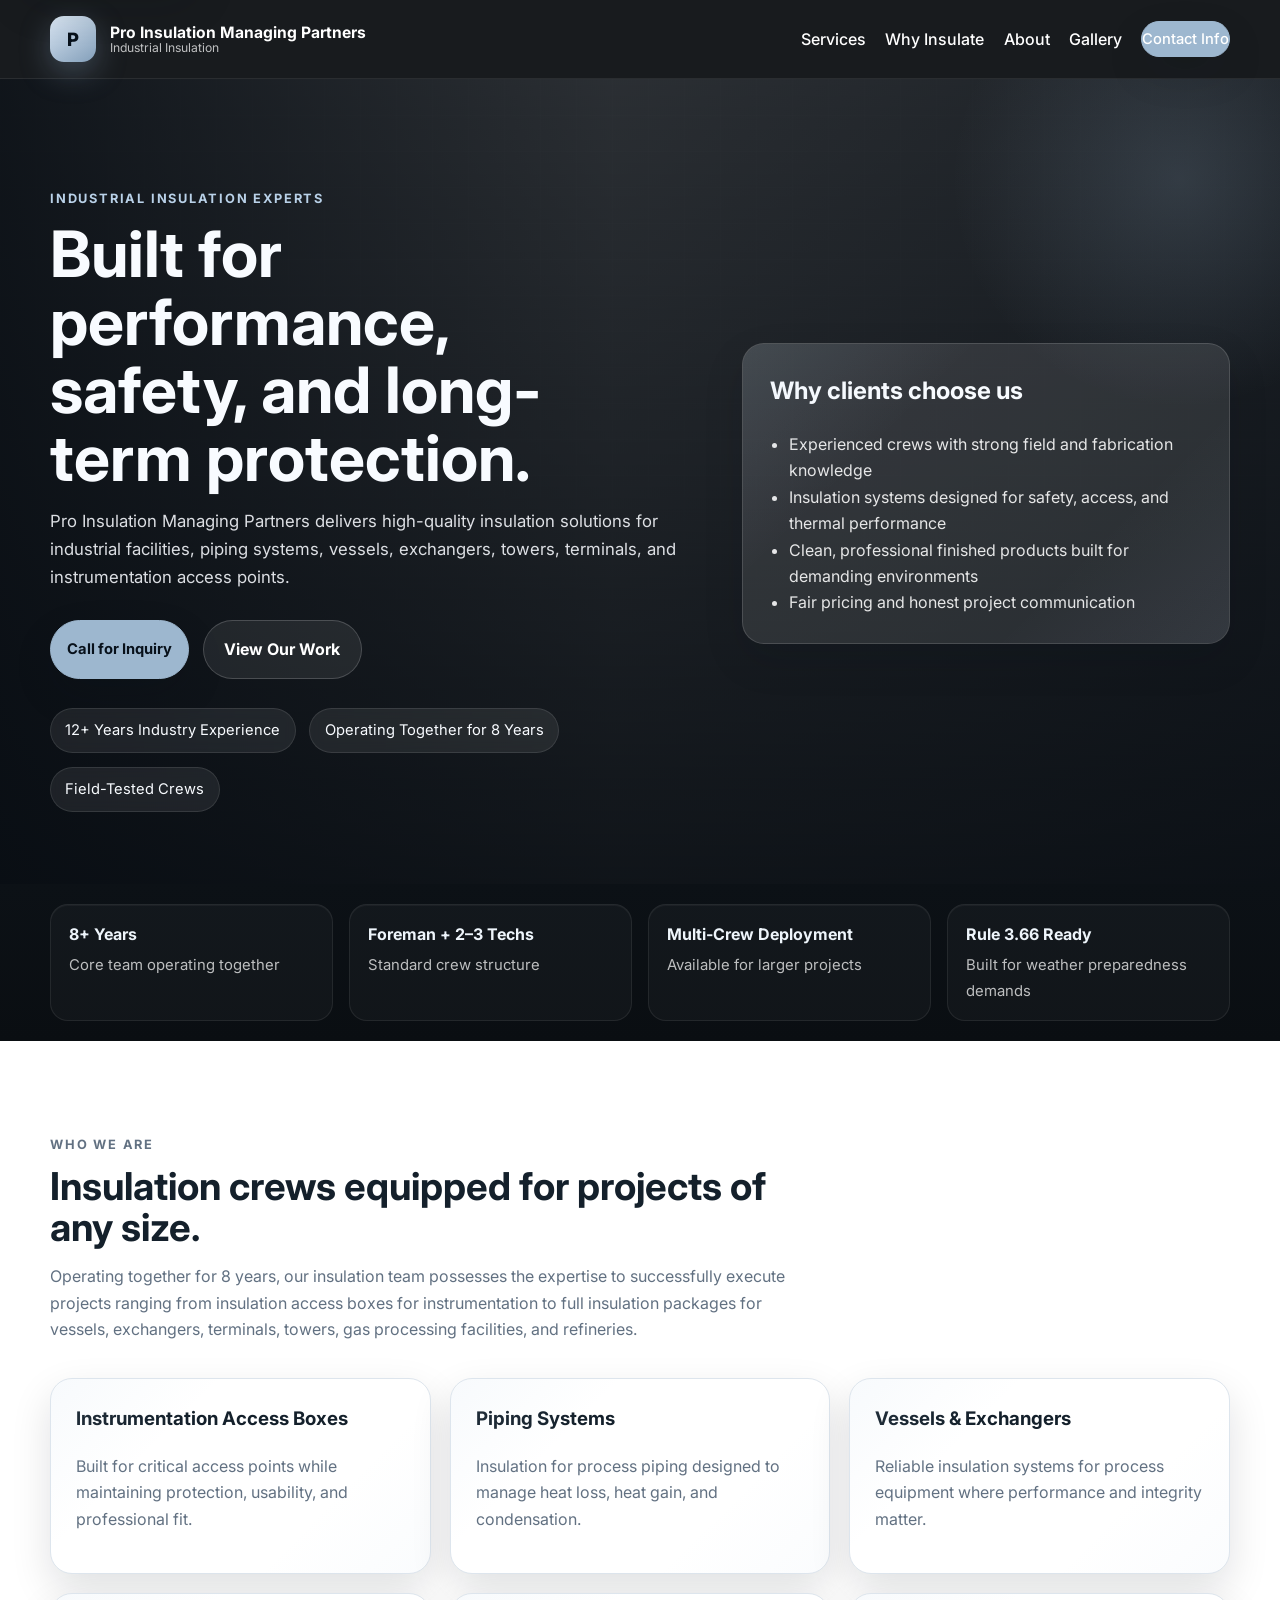
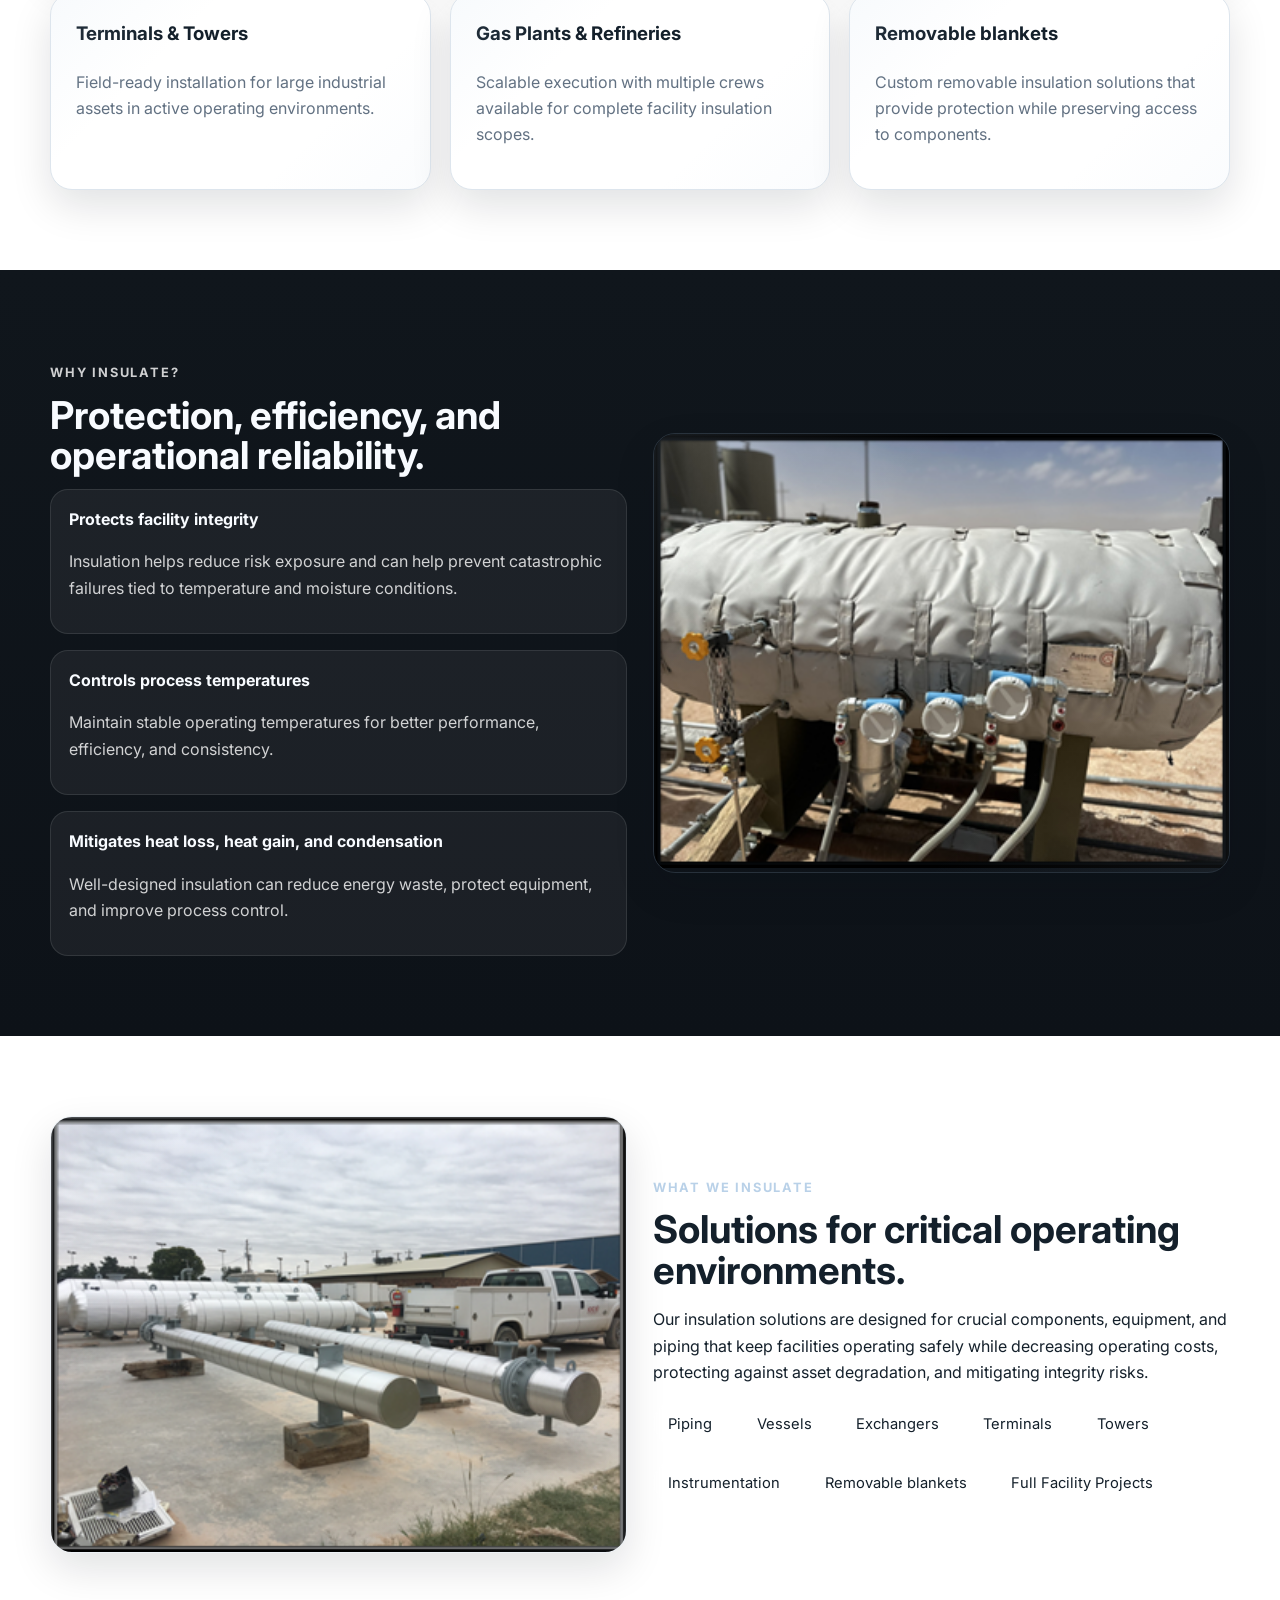
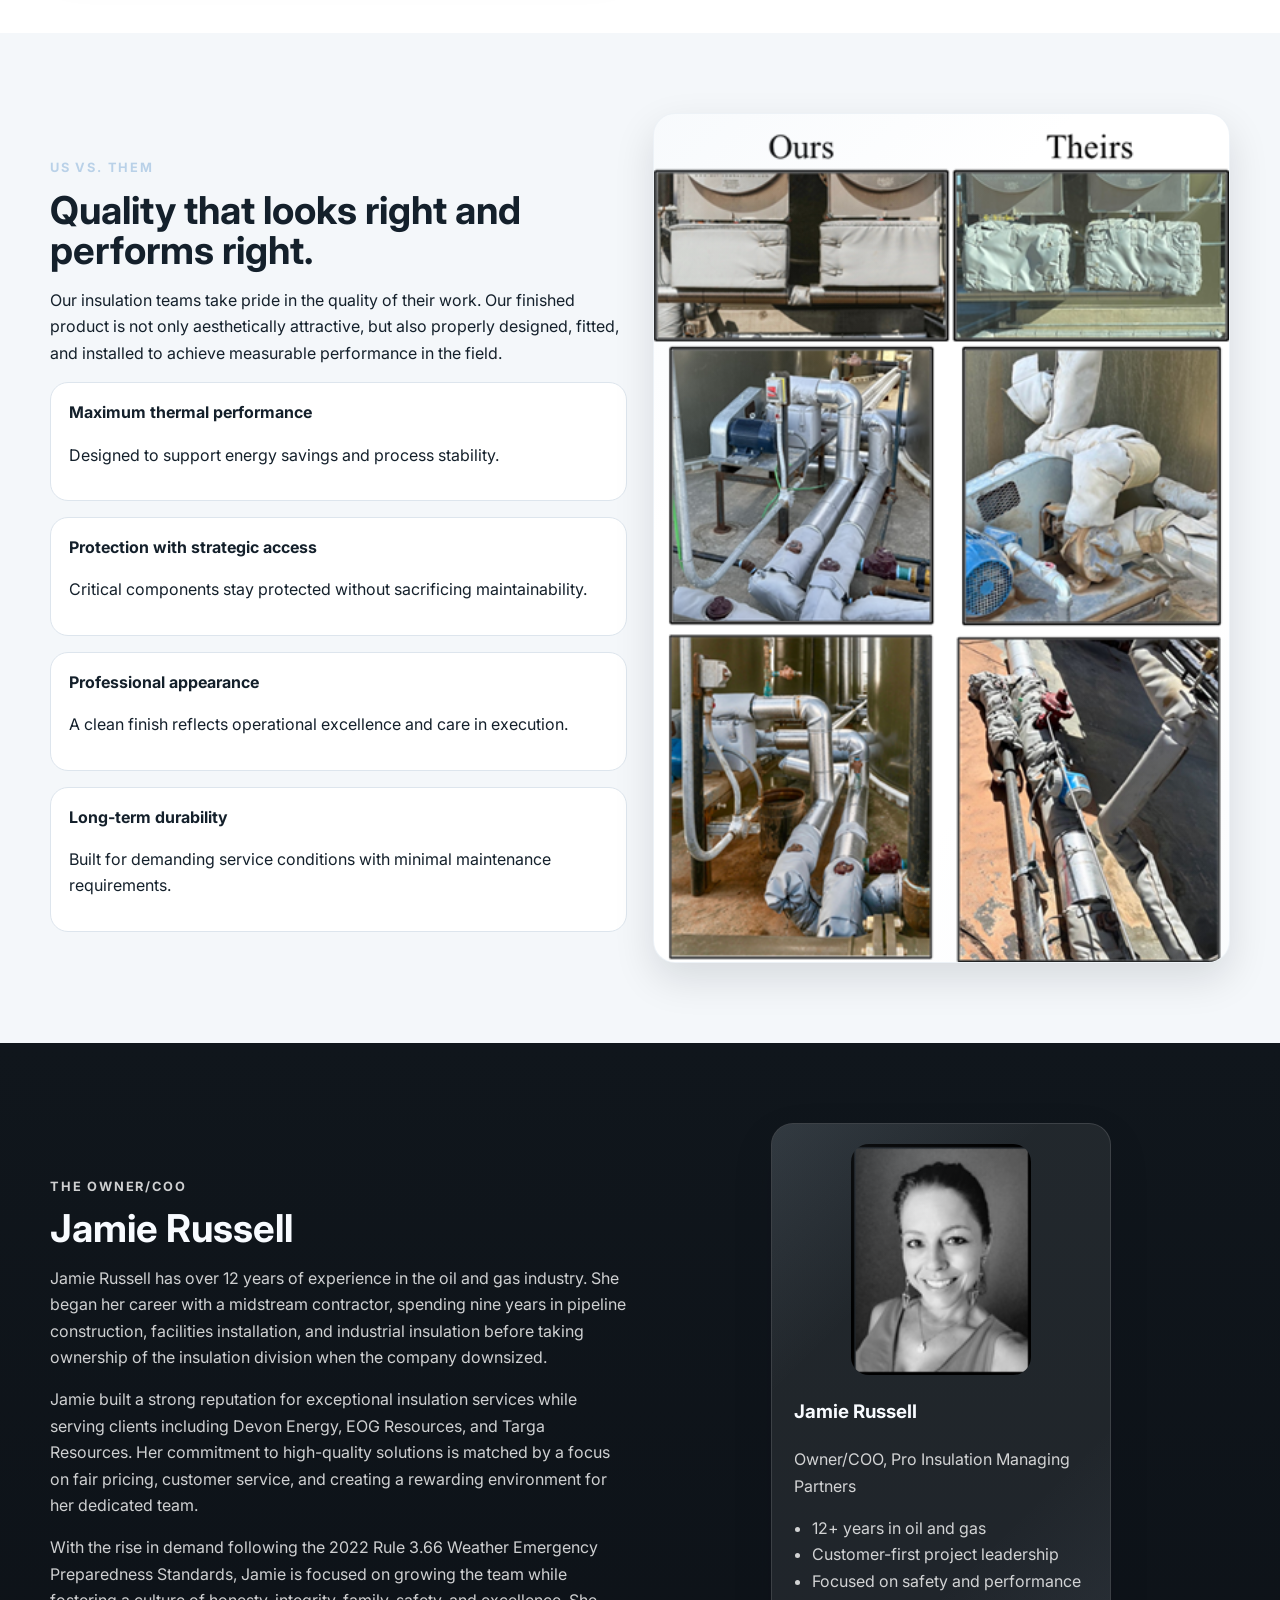
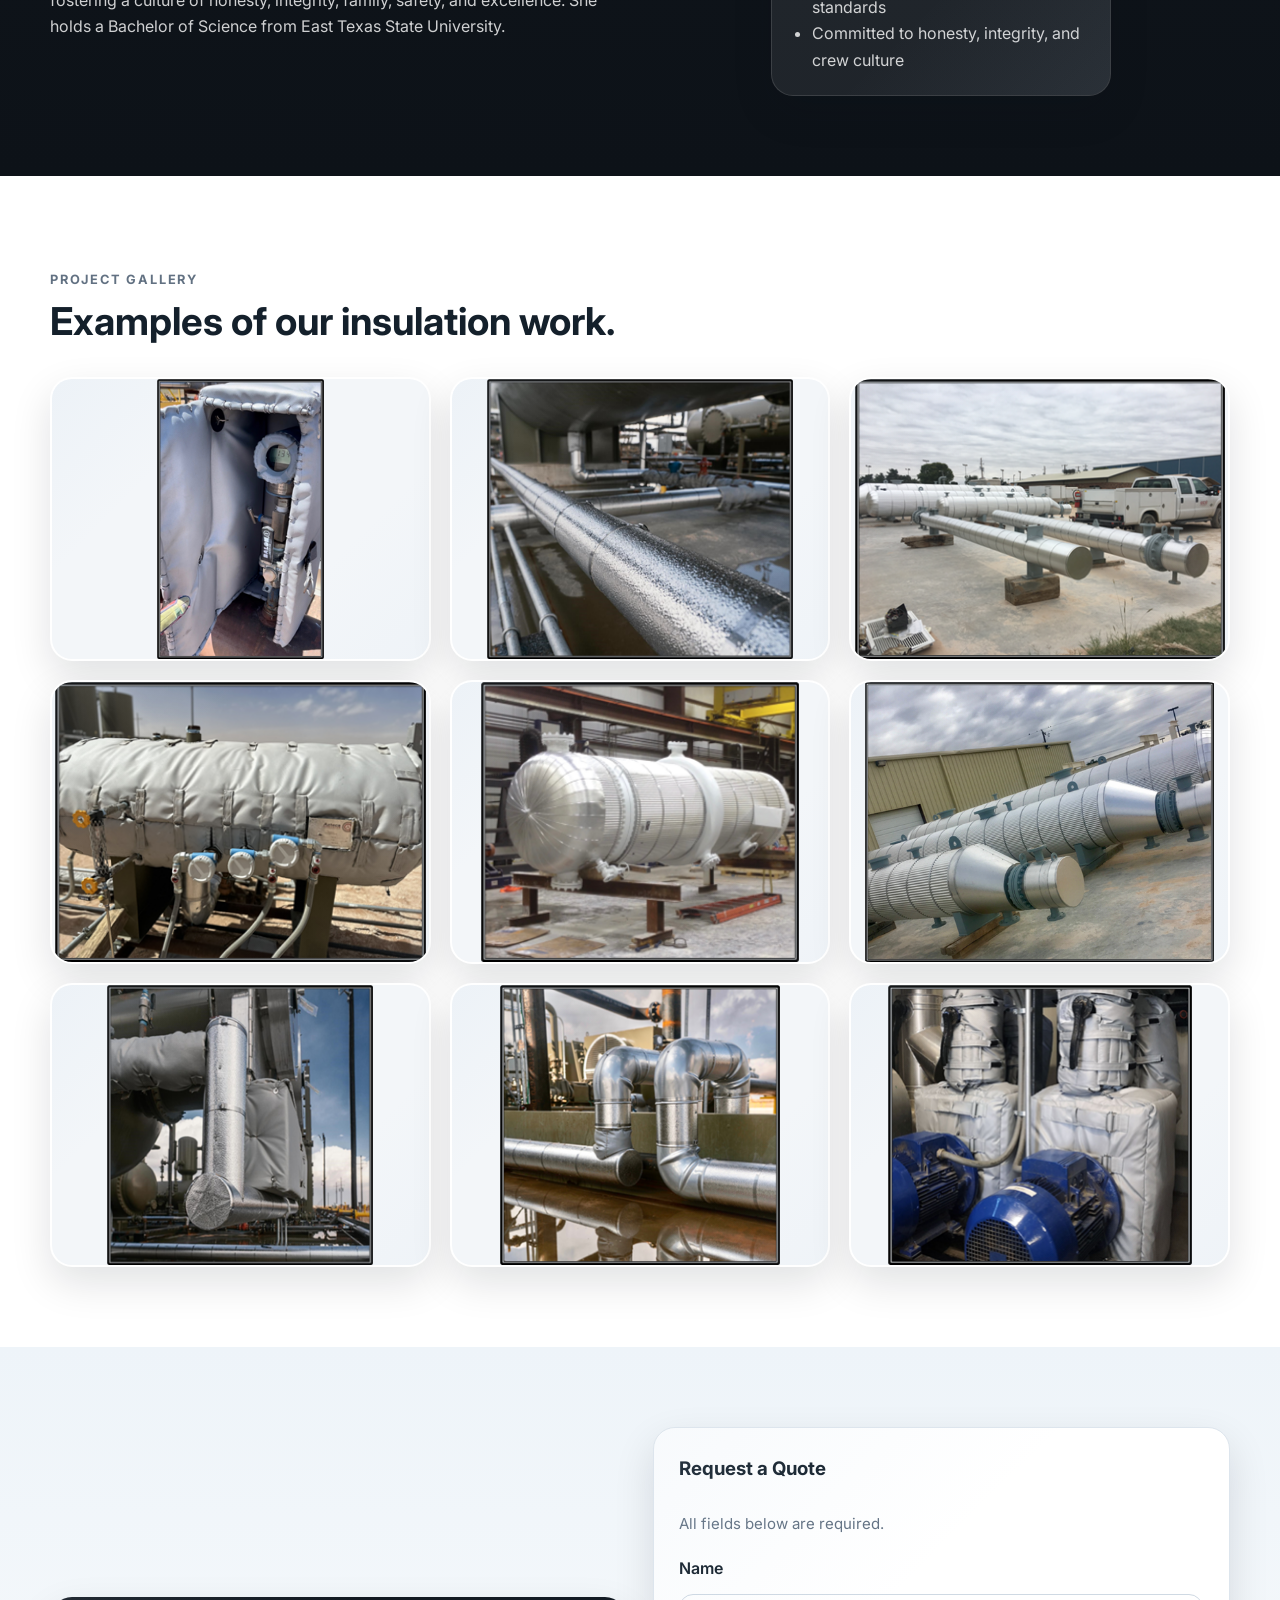
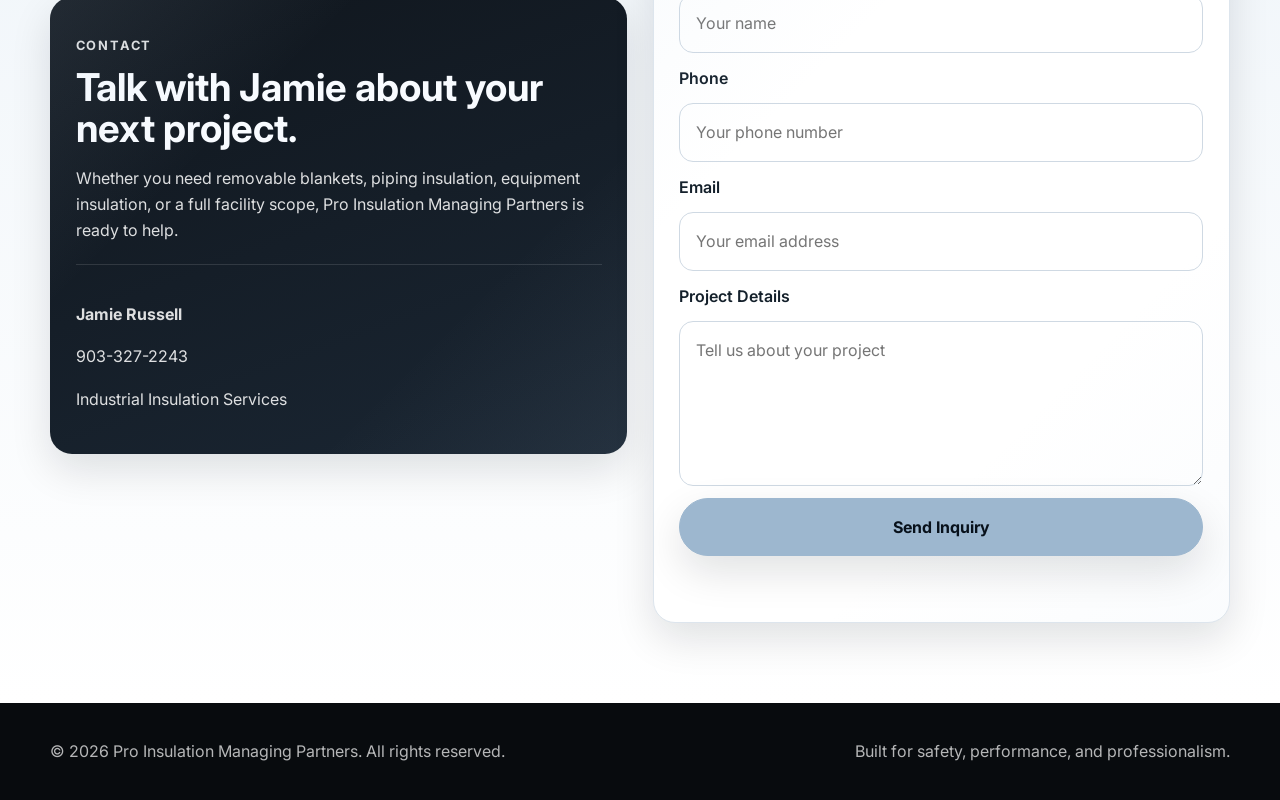
==== index.html @ b10a08cd "Change Text" ====
<!DOCTYPE html>
<html lang="en">
<head>
  <meta charset="UTF-8" />
  <meta name="viewport" content="width=device-width, initial-scale=1.0" />
  <title>Pro Insulation Managing Partners | Industrial Insulation</title>
  <meta
    name="description"
    content="Pro Insulation Managing Partners provides industrial insulation services with experienced crews, quality workmanship, and dependable project execution."
  />
  <meta name="theme-color" content="#0a0d10" />
  <link rel="preconnect" href="https://fonts.googleapis.com" />
  <link rel="preconnect" href="https://fonts.gstatic.com" crossorigin />
  <link
    href="https://fonts.googleapis.com/css2?family=Inter:wght@400;500;600;700;800&display=swap"
    rel="stylesheet"
  />
  <link rel="stylesheet" href="pro_style.css" />
</head>
<body>
  <a class="skip-link" href="#main-content">Skip to main content</a>

  <div class="scroll-progress" aria-hidden="true">
    <span id="scrollProgressBar"></span>
  </div>

  <noscript>
    <div class="noscript-banner">
      JavaScript is turned off, so the menu, gallery viewer, and quote form enhancements will be limited.
    </div>
  </noscript>

  <header class="site-header">
    <div class="container nav">
      <a href="#home" class="logo" aria-label="Pro Insulation Managing Partners home">
        <span class="logo-mark" aria-hidden="true">P</span>
        <span class="logo-text">
          <strong>Pro Insulation Managing Partners</strong>
          <small>Industrial Insulation</small>
        </span>
      </a>

      <button
        class="menu-toggle"
        id="menuToggle"
        type="button"
        aria-label="Open navigation menu"
        aria-expanded="false"
        aria-controls="navLinks"
      >
        <span aria-hidden="true">☰</span>
      </button>

      <nav class="nav-links" id="navLinks" aria-label="Primary navigation">
        <a href="#services" data-scroll-link>Services</a>
        <a href="#why-insulate" data-scroll-link>Why Insulate</a>
        <a href="#about" data-scroll-link>About</a>
        <a href="#gallery" data-scroll-link>Gallery</a>
        <a href="#contact" class="btn btn-sm" data-scroll-link>Contact Info</a>
      </nav>
    </div>
  </header>

  <main id="main-content" tabindex="-1">
    <section class="hero" id="home" aria-labelledby="hero-title">
      <div class="hero-overlay" aria-hidden="true"></div>
      <div class="container hero-grid">
        <div class="hero-content reveal-on-scroll is-visible">
          <p class="eyebrow">Industrial Insulation Experts</p>
          <h1 id="hero-title">Built for performance, safety, and long-term protection.</h1>
          <p class="hero-text">
            Pro Insulation Managing Partners delivers high-quality insulation solutions for industrial facilities,
            piping systems, vessels, exchangers, towers, terminals, and instrumentation access points.
          </p>

          <div class="hero-actions">
            <a href="#contact" class="btn btn-sm">Call for Inquiry</a>
            <a href="#gallery" class="btn btn-secondary">View Our Work</a>
          </div>

          <div class="hero-points" aria-label="Company highlights">
            <span>12+ Years Industry Experience</span>
            <span>Operating Together for 8 Years</span>
            <span>Field-Tested Crews</span>
          </div>
        </div>

        <aside class="hero-card reveal-on-scroll is-visible" aria-label="Why clients choose us">
          <div class="card">
            <h2 class="card-title">Why clients choose us</h2>
            <ul>
              <li>Experienced crews with strong field and fabrication knowledge</li>
              <li>Insulation systems designed for safety, access, and thermal performance</li>
              <li>Clean, professional finished products built for demanding environments</li>
              <li>Fair pricing and honest project communication</li>
            </ul>
          </div>
        </aside>
      </div>
    </section>

    <section class="section stats-bar reveal-on-scroll" aria-label="Company stats">
      <div class="container stats-grid">
        <div>
          <strong>8+ Years</strong>
          <span>Core team operating together</span>
        </div>
        <div>
          <strong>Foreman + 2–3 Techs</strong>
          <span>Standard crew structure</span>
        </div>
        <div>
          <strong>Multi-Crew Deployment</strong>
          <span>Available for larger projects</span>
        </div>
        <div>
          <strong>Rule 3.66 Ready</strong>
          <span>Built for weather preparedness demands</span>
        </div>
      </div>
    </section>

    <section class="section reveal-on-scroll" id="services" aria-labelledby="services-title">
      <div class="container">
        <div class="section-heading narrow">
          <p class="eyebrow">Who We Are</p>
          <h2 id="services-title">Insulation crews equipped for projects of any size.</h2>
          <p>
            Operating together for 8 years, our insulation team possesses the expertise to successfully execute projects ranging
            from insulation access boxes for instrumentation to full insulation packages for vessels, exchangers, terminals, towers,
            gas processing facilities, and refineries.
          </p>
        </div>

        <div class="services-grid">
          <article class="service-card">
            <h3>Instrumentation Access Boxes</h3>
            <p>Built for critical access points while maintaining protection, usability, and professional fit.</p>
          </article>
          <article class="service-card">
            <h3>Piping Systems</h3>
            <p>Insulation for process piping designed to manage heat loss, heat gain, and condensation.</p>
          </article>
          <article class="service-card">
            <h3>Vessels &amp; Exchangers</h3>
            <p>Reliable insulation systems for process equipment where performance and integrity matter.</p>
          </article>
          <article class="service-card">
            <h3>Terminals &amp; Towers</h3>
            <p>Field-ready installation for large industrial assets in active operating environments.</p>
          </article>
          <article class="service-card">
            <h3>Gas Plants &amp; Refineries</h3>
            <p>Scalable execution with multiple crews available for complete facility insulation scopes.</p>
          </article>
          <article class="service-card">
            <h3>Removable blankets</h3>
            <p>Custom removable insulation solutions that provide protection while preserving access to components.</p>
          </article>
        </div>
      </div>
    </section>

    <section class="section section-dark reveal-on-scroll" id="why-insulate" aria-labelledby="why-insulate-title">
      <div class="container split-grid">
        <div>
          <p class="eyebrow">Why Insulate?</p>
          <h2 id="why-insulate-title">Protection, efficiency, and operational reliability.</h2>
          <div class="check-list">
            <div>
              <strong>Protects facility integrity</strong>
              <p>Insulation helps reduce risk exposure and can help prevent catastrophic failures tied to temperature and moisture conditions.</p>
            </div>
            <div>
              <strong>Controls process temperatures</strong>
              <p>Maintain stable operating temperatures for better performance, efficiency, and consistency.</p>
            </div>
            <div>
              <strong>Mitigates heat loss, heat gain, and condensation</strong>
              <p>Well-designed insulation can reduce energy waste, protect equipment, and improve process control.</p>
            </div>
          </div>
        </div>

        <div class="image-panel tall tech-frame">
          <img src="PIMP_photos/image5.png" alt="Insulated process equipment with removable blankets and access points" />
        </div>
      </div>
    </section>

    <section class="section reveal-on-scroll" id="what-we-insulate" aria-labelledby="what-we-insulate-title">
      <div class="container split-grid reverse-mobile">
        <div class="image-panel tech-frame">
          <img src="PIMP_photos/image3.png" alt="Insulated industrial piping in an operating facility" />
        </div>
        <div>
          <p class="eyebrow">What We Insulate</p>
          <h2 id="what-we-insulate-title">Solutions for critical operating environments.</h2>
          <p>
            Our insulation solutions are designed for crucial components, equipment, and piping that keep facilities operating safely
            while decreasing operating costs, protecting against asset degradation, and mitigating integrity risks.
          </p>
          <div class="pill-list">
            <span>Piping</span>
            <span>Vessels</span>
            <span>Exchangers</span>
            <span>Terminals</span>
            <span>Towers</span>
            <span>Instrumentation</span>
            <span>Removable blankets</span>
            <span>Full Facility Projects</span>
          </div>
        </div>
      </div>
    </section>

    <section class="section alt-section reveal-on-scroll" id="comparison" aria-labelledby="comparison-title">
      <div class="container split-grid">
        <div>
          <p class="eyebrow">Us vs. Them</p>
          <h2 id="comparison-title">Quality that looks right and performs right.</h2>
          <p>
            Our insulation teams take pride in the quality of their work. Our finished product is not only aesthetically attractive,
            but also properly designed, fitted, and installed to achieve measurable performance in the field.
          </p>
          <div class="check-list compact">
            <div>
              <strong>Maximum thermal performance</strong>
              <p>Designed to support energy savings and process stability.</p>
            </div>
            <div>
              <strong>Protection with strategic access</strong>
              <p>Critical components stay protected without sacrificing maintainability.</p>
            </div>
            <div>
              <strong>Professional appearance</strong>
              <p>A clean finish reflects operational excellence and care in execution.</p>
            </div>
            <div>
              <strong>Long-term durability</strong>
              <p>Built for demanding service conditions with minimal maintenance requirements.</p>
            </div>
          </div>
        </div>
        <div class="image-panel tech-frame">
          <img src="PIMP_photos/USvsTHEM.png" alt="Comparison collage showing insulation workmanship examples" />
        </div>
      </div>
    </section>

    <section class="section section-dark reveal-on-scroll" id="about" aria-labelledby="about-title">
      <div class="container about-grid">
        <div>
          <p class="eyebrow">The Owner/COO</p>
          <h2 id="about-title">Jamie Russell</h2>
          <p>
            Jamie Russell has over 12 years of experience in the oil and gas industry. She began her career with a midstream contractor,
            spending nine years in pipeline construction, facilities installation, and industrial insulation before taking ownership of
            the insulation division when the company downsized.
          </p>
          <p>
            Jamie built a strong reputation for exceptional insulation services while serving clients including Devon Energy,
            EOG Resources, and Targa Resources. Her commitment to high-quality solutions is matched by a focus on fair pricing,
            customer service, and creating a rewarding environment for her dedicated team.
          </p>
          <p>
            With the rise in demand following the 2022 Rule 3.66 Weather Emergency Preparedness Standards, Jamie is focused on growing
            the team while fostering a culture of honesty, integrity, family, safety, and excellence. She holds a Bachelor of Science
            from East Texas State University.
          </p>
        </div>

        <aside class="owner-card">
          <img src="PIMP_photos/JamieRussell.png" alt="Portrait of Jamie Russell" class="owner-photo" />
          <div class="owner-copy">
            <h3>Jamie Russell</h3>
            <p>Owner/COO, Pro Insulation Managing Partners</p>
            <ul>
              <li>12+ years in oil and gas</li>
              <li>Customer-first project leadership</li>
              <li>Focused on safety and performance standards</li>
              <li>Committed to honesty, integrity, and crew culture</li>
            </ul>
          </div>
        </aside>
      </div>
    </section>

    <section class="section reveal-on-scroll" id="gallery" aria-labelledby="gallery-title">
      <div class="container">
        <div class="section-heading narrow">
          <p class="eyebrow">Project Gallery</p>
          <h2 id="gallery-title">Examples of our insulation work.</h2>
        </div>

        <div class="gallery-grid">
          <button
            class="gallery-item"
            type="button"
            data-image="PIMP_photos/image2.png"
            data-caption="Instrument access insulation blanket"
            aria-label="Open large image: Instrument access insulation blanket"
          >
            <img src="PIMP_photos/image2.png" alt="Instrument access insulation blanket" />
          </button>

          <button
            class="gallery-item"
            type="button"
            data-image="PIMP_photos/image4.png"
            data-caption="Insulated horizontal piping and vessels"
            aria-label="Open large image: Insulated horizontal piping and vessels"
          >
            <img src="PIMP_photos/image4.png" alt="Insulated horizontal piping and vessels" />
          </button>

          <button
            class="gallery-item"
            type="button"
            data-image="PIMP_photos/image3.png"
            data-caption="Reflective insulated piping in plant"
            aria-label="Open large image: Reflective insulated piping in plant"
          >
            <img src="PIMP_photos/image3.png" alt="Reflective insulated piping in plant" />
          </button>

          <button
            class="gallery-item"
            type="button"
            data-image="PIMP_photos/image5.png"
            data-caption="Removable insulation blanket with instrumentation access"
            aria-label="Open large image: Removable insulation blanket with instrumentation access"
          >
            <img src="PIMP_photos/image5.png" alt="Removable insulation blanket with instrumentation access" />
          </button>

          <button
            class="gallery-item"
            type="button"
            data-image="PIMP_photos/image7.png"
            data-caption="Fabricated insulated vessel in shop"
            aria-label="Open large image: Fabricated insulated vessel in shop"
          >
            <img src="PIMP_photos/image7.png" alt="Fabricated insulated vessel in shop" />
          </button>

          <button
            class="gallery-item"
            type="button"
            data-image="PIMP_photos/image8.png"
            data-caption="Insulated vessel and piping systems outdoors"
            aria-label="Open large image: Insulated vessel and piping systems outdoors"
          >
            <img src="PIMP_photos/image8.png" alt="Insulated vessel and piping systems outdoors" />
          </button>

          <button
            class="gallery-item"
            type="button"
            data-image="PIMP_photos/image9.png"
            data-caption="Vertical insulated pipe and removable blanket"
            aria-label="Open large image: Vertical insulated pipe and removable blanket"
          >
            <img src="PIMP_photos/image9.png" alt="Vertical insulated pipe and removable blanket" />
          </button>

          <button
            class="gallery-item"
            type="button"
            data-image="PIMP_photos/image10.png"
            data-caption="Insulated pipe elbows and runs"
            aria-label="Open large image: Insulated pipe elbows and runs"
          >
            <img src="PIMP_photos/image10.png" alt="Insulated pipe elbows and runs" />
          </button>

          <button
            class="gallery-item"
            type="button"
            data-image="PIMP_photos/image11.png"
            data-caption="Insulated pumps and removable blankets"
            aria-label="Open large image: Insulated pumps and removable blankets"
          >
            <img src="PIMP_photos/image11.png" alt="Insulated pumps and removable blankets" />
          </button>
        </div>
      </div>
    </section>

    <section class="section contact-section reveal-on-scroll" id="contact" aria-labelledby="contact-title">
      <div class="container contact-grid">
        <div class="contact-card dark-card">
          <p class="eyebrow">Contact</p>
          <h2 id="contact-title">Talk with Jamie about your next project.</h2>
          <p>
            Whether you need removable blankets, piping insulation, equipment insulation, or a full facility scope,
            Pro Insulation Managing Partners is ready to help.
          </p>
          <div class="contact-details">
            <p><strong>Jamie Russell</strong></p>
            <p><a href="tel:+19033272243">903-327-2243</a></p>
            <p>Industrial Insulation Services</p>
          </div>
        </div>

        <form class="contact-form" id="contactForm">
          <h3>Request a Quote</h3>
          <p class="form-helper" id="formHelper">All fields below are required.</p>

          <label for="name">Name</label>
          <input
            type="text"
            id="name"
            name="name"
            placeholder="Your name"
            autocomplete="name"
            required
          />

          <label for="phone">Phone</label>
          <input
            type="tel"
            id="phone"
            name="phone"
            placeholder="Your phone number"
            autocomplete="tel"
            inputmode="tel"
            required
          />

          <label for="email">Email</label>
          <input
            type="email"
            id="email"
            name="email"
            placeholder="Your email address"
            autocomplete="email"
            required
          />

          <label for="message">Project Details</label>
          <textarea
            id="message"
            name="message"
            rows="5"
            placeholder="Tell us about your project"
            aria-describedby="formHelper"
            required
          ></textarea>

          <button type="submit" class="btn">Send Inquiry</button>
          <p class="form-note" id="formNote" role="status" aria-live="polite" aria-atomic="true"></p>
        </form>
      </div>
    </section>
  </main>

  <footer class="site-footer">
    <div class="container footer-content">
      <p>© <span id="year"></span> Pro Insulation Managing Partners. All rights reserved.</p>
      <p>Built for safety, performance, and professionalism.</p>
    </div>
  </footer>

  <div
    class="lightbox"
    id="lightbox"
    aria-hidden="true"
  >
    <div
      class="lightbox-dialog"
      id="lightboxDialog"
      role="dialog"
      aria-modal="true"
      aria-labelledby="lightboxTitle"
      aria-describedby="lightboxCaption"
      tabindex="-1"
    >
      <p id="lightboxTitle" class="sr-only">Project image viewer</p>

      <button class="lightbox-close" id="lightboxClose" type="button" aria-label="Close image viewer">×</button>

      <button class="lightbox-nav lightbox-prev" id="lightboxPrev" type="button" aria-label="Previous image">‹</button>

      <figure class="lightbox-figure">
        <img id="lightboxImage" src="" alt="Expanded project image" />
        <figcaption id="lightboxCaption"></figcaption>
      </figure>

      <button class="lightbox-nav lightbox-next" id="lightboxNext" type="button" aria-label="Next image">›</button>
    </div>
  </div>

  <button class="back-to-top" id="backToTop" type="button" aria-label="Back to top">
    ↑
  </button>

  <div id="announcer" class="sr-only" aria-live="polite" aria-atomic="true"></div>

  <script
    type="text/javascript"
    src="https://cdn.jsdelivr.net/npm/@emailjs/browser@4/dist/email.min.js"
  ></script>
  <script type="text/javascript">
    (function () {
      emailjs.init({
        publicKey: "ThoIMOAUBoInaFUOg"
      });
    })();
  </script>
  <script src="pro_script.js"></script>
</body>
</html>
---- pro_style.css ----
:root {
  --bg: #0a0d10;
  --bg-soft: #10161c;
  --surface: #ffffff;
  --surface-soft: #f4f7fa;
  --surface-dark: #16202a;
  --text: #14202b;
  --text-light: #f8fbff;
  --muted: #627182;
  --line: #dde5ed;
  --line-strong: #bfd0e2;
  --accent: #9db7cf;
  --accent-strong: #b9d1e8;
  --accent-deep: #6f8eab;
  --shadow: 0 16px 40px rgba(8, 17, 27, 0.12);
  --shadow-strong: 0 22px 52px rgba(8, 17, 27, 0.22);
  --focus: 0 0 0 3px rgba(185, 209, 232, 0.32);
  --radius: 22px;
  --radius-sm: 14px;
  --max-width: 1180px;
  --transition: 0.25s ease;
}

*,
*::before,
*::after {
  box-sizing: border-box;
}

html {
  scroll-behavior: smooth;
  scroll-padding-top: 88px;
}

body {
  margin: 0;
  font-family: "Inter", sans-serif;
  background: #fff;
  color: var(--text);
  line-height: 1.65;
  text-rendering: optimizeLegibility;
  -webkit-font-smoothing: antialiased;
}

body.js-ready.no-scroll {
  overflow: hidden;
}

body::selection,
body *::selection {
  background: rgba(157, 183, 207, 0.3);
  color: #08111b;
}

a {
  color: inherit;
  text-decoration: none;
}

img {
  max-width: 100%;
  display: block;
}

button,
input,
textarea {
  font: inherit;
}

button {
  cursor: pointer;
}

:focus-visible {
  outline: none;
  box-shadow: var(--focus);
  border-radius: 12px;
}

.sr-only {
  position: absolute;
  width: 1px;
  height: 1px;
  padding: 0;
  margin: -1px;
  overflow: hidden;
  clip-path: inset(50%);
  white-space: nowrap;
  border: 0;
}

.skip-link {
  position: absolute;
  left: 1rem;
  top: -4rem;
  z-index: 3000;
  padding: 0.85rem 1rem;
  border-radius: 999px;
  background: #fff;
  color: #08111b;
  border: 1px solid var(--line);
  box-shadow: var(--shadow);
  transition: top 0.2s ease;
}

.skip-link:focus {
  top: 1rem;
}

.noscript-banner {
  padding: 0.8rem 1rem;
  text-align: center;
  font-weight: 600;
  background: #fff6db;
  color: #4d3b00;
  border-bottom: 1px solid #e8d08a;
}

.scroll-progress {
  position: fixed;
  inset: 0 0 auto 0;
  height: 3px;
  z-index: 2000;
  background: transparent;
  pointer-events: none;
}

.scroll-progress span {
  display: block;
  width: 0%;
  height: 100%;
  background: linear-gradient(90deg, var(--accent-strong), var(--accent-deep));
  box-shadow: 0 0 18px rgba(157, 183, 207, 0.55);
  transition: width 0.12s linear;
}

.container {
  width: min(100% - 2rem, var(--max-width));
  margin: 0 auto;
}

.site-header {
  position: sticky;
  top: 0;
  z-index: 1000;
  background: rgba(10, 13, 16, 0.94);
  backdrop-filter: blur(12px);
  border-bottom: 1px solid rgba(255, 255, 255, 0.08);
}

.nav {
  min-height: 78px;
  display: flex;
  align-items: center;
  justify-content: space-between;
  gap: 1rem;
}

.logo {
  display: flex;
  align-items: center;
  gap: 0.85rem;
  color: #fff;
}

.logo-mark {
  width: 46px;
  height: 46px;
  border-radius: 14px;
  display: grid;
  place-items: center;
  background: linear-gradient(145deg, #dbe7f4, #839fba);
  color: #08111b;
  font-weight: 800;
  font-size: 1.15rem;
  box-shadow: 0 10px 30px rgba(131, 159, 186, 0.35);
}

.logo-text {
  display: flex;
  flex-direction: column;
  line-height: 1.1;
}

.logo-text strong {
  font-size: 0.98rem;
}

.logo-text small {
  color: rgba(255, 255, 255, 0.72);
  font-size: 0.76rem;
}

.nav-links {
  display: flex;
  align-items: center;
  gap: 1.2rem;
}

.nav-links a {
  position: relative;
  color: #fff;
  font-weight: 500;
  padding: 0.3rem 0;
  transition: color var(--transition), opacity var(--transition);
}

.nav-links a::after {
  content: "";
  position: absolute;
  left: 0;
  bottom: -0.2rem;
  width: 100%;
  height: 2px;
  border-radius: 999px;
  background: linear-gradient(90deg, var(--accent-strong), transparent);
  transform: scaleX(0);
  transform-origin: left;
  transition: transform var(--transition);
}

.nav-links a:hover::after,
.nav-links a:focus-visible::after,
.nav-links a.is-active::after,
.nav-links a[aria-current="true"]::after {
  transform: scaleX(1);
}

.nav-links a.is-active,
.nav-links a[aria-current="true"] {
  color: var(--accent-strong);
}

.menu-toggle {
  display: none;
  border: 1px solid rgba(255, 255, 255, 0.18);
  background: rgba(255, 255, 255, 0.06);
  color: #fff;
  font-size: 1.4rem;
  width: 46px;
  height: 46px;
  border-radius: 14px;
}

.btn {
  position: relative;
  display: inline-flex;
  align-items: center;
  justify-content: center;
  gap: 0.5rem;
  padding: 0.95rem 1.3rem;
  border-radius: 999px;
  background: var(--accent);
  color: #08111b;
  font-weight: 700;
  border: 1px solid var(--accent);
  box-shadow: var(--shadow);
  transition: transform var(--transition), opacity var(--transition), box-shadow var(--transition), filter var(--transition);
}

.btn:hover,
.btn:focus-visible {
  transform: translateY(-2px);
  box-shadow: var(--shadow-strong);
  filter: brightness(1.02);
}

.btn-secondary {
  background: rgba(255, 255, 255, 0.08);
  color: #fff;
  border-color: rgba(255, 255, 255, 0.18);
  box-shadow: none;
}

.btn-secondary:hover,
.btn-secondary:focus-visible {
  background: rgba(255, 255, 255, 0.13);
}

.btn-sm {
  padding: 0.72rem 1rem;
  font-size: 0.92rem;
}

.hero {
  position: relative;
  color: var(--text-light);
  padding: 6rem 0 4.5rem;
  background:
    linear-gradient(rgba(6, 10, 14, 0.62), rgba(6, 10, 14, 0.9)),
    url("image4(1).png") center/cover no-repeat;
  overflow: hidden;
}

.hero::before {
  content: "";
  position: absolute;
  inset: 0;
  background:
    linear-gradient(rgba(255, 255, 255, 0.03) 1px, transparent 1px),
    linear-gradient(90deg, rgba(255, 255, 255, 0.03) 1px, transparent 1px);
  background-size: 36px 36px;
  mask-image: linear-gradient(to bottom, rgba(0, 0, 0, 0.8), transparent 85%);
  pointer-events: none;
}

.hero::after {
  content: "";
  position: absolute;
  width: 520px;
  height: 520px;
  right: -160px;
  top: -160px;
  background: radial-gradient(circle, rgba(157, 183, 207, 0.18), transparent 62%);
  pointer-events: none;
}

.hero-overlay {
  position: absolute;
  inset: 0;
  background: linear-gradient(90deg, rgba(7, 12, 18, 0.9) 0%, rgba(7, 12, 18, 0.62) 48%, rgba(7, 12, 18, 0.78) 100%);
}

.hero-grid {
  position: relative;
  z-index: 1;
  display: grid;
  grid-template-columns: 1.15fr 0.85fr;
  gap: 2rem;
  align-items: center;
}

.hero-content,
.hero-card {
  position: relative;
  z-index: 1;
}

.eyebrow {
  color: var(--accent-strong);
  text-transform: uppercase;
  letter-spacing: 0.14em;
  font-size: 0.8rem;
  font-weight: 700;
  margin-bottom: 0.7rem;
}

.hero h1,
.section-heading h2,
.split-grid h2,
.contact-card h2,
.about-grid h2 {
  line-height: 1.06;
}

.hero h1 {
  margin: 0 0 1rem;
  font-size: clamp(2.5rem, 5vw, 4.9rem);
  max-width: 12ch;
}

.hero-text {
  max-width: 680px;
  color: rgba(248, 251, 255, 0.88);
  font-size: 1.05rem;
}

.hero-actions,
.hero-points,
.pill-list {
  display: flex;
  flex-wrap: wrap;
  gap: 0.85rem;
}

.hero-actions {
  margin: 1.8rem 0;
}

.hero-points span,
.pill-list span {
  padding: 0.6rem 0.9rem;
  border-radius: 999px;
  background: rgba(255, 255, 255, 0.08);
  border: 1px solid rgba(255, 255, 255, 0.1);
  font-size: 0.92rem;
  backdrop-filter: blur(6px);
}

.card,
.service-card,
.owner-card,
.contact-form,
.contact-card,
.image-panel,
.gallery-item,
.about-grid > div:first-child,
.dark-card {
  border-radius: var(--radius);
}

.card,
.service-card,
.owner-card,
.contact-form,
.contact-card,
.image-panel,
.gallery-item {
  position: relative;
  overflow: hidden;
}

.card::before,
.service-card::before,
.owner-card::before,
.contact-form::before,
.contact-card::before,
.image-panel::before,
.gallery-item::before {
  content: "";
  position: absolute;
  inset: 0;
  pointer-events: none;
  background: linear-gradient(135deg, rgba(185, 209, 232, 0.12), transparent 30%, transparent 70%, rgba(185, 209, 232, 0.08));
  opacity: 0.9;
}

.card {
  background: rgba(255, 255, 255, 0.1);
  border: 1px solid rgba(255, 255, 255, 0.14);
  padding: 1.7rem;
  box-shadow: var(--shadow);
}

.card-title,
.card h3,
.service-card h3,
.contact-form h3,
.owner-copy h3 {
  margin-top: 0;
}

.card ul {
  margin: 0;
  padding-left: 1.2rem;
  color: rgba(255, 255, 255, 0.88);
}

.section {
  position: relative;
  padding: 5rem 0;
}

.section-dark {
  background: linear-gradient(180deg, #10161c 0%, #0d1218 100%);
  color: var(--text-light);
}

.alt-section {
  background: var(--surface-soft);
}

.stats-bar {
  padding: 1.25rem 0;
  background:
    linear-gradient(180deg, #0c1116 0%, #0a0e12 100%);
  color: #eef5fb;
}

.stats-grid {
  display: grid;
  grid-template-columns: repeat(4, 1fr);
  gap: 1rem;
}

.stats-grid div {
  padding: 1rem 1.1rem;
  border: 1px solid rgba(255, 255, 255, 0.08);
  border-radius: 18px;
  background: rgba(255, 255, 255, 0.03);
  box-shadow: inset 0 1px 0 rgba(255, 255, 255, 0.04);
}

.stats-grid strong {
  display: block;
  font-size: 1rem;
  margin-bottom: 0.2rem;
}

.stats-grid span {
  color: rgba(255, 255, 255, 0.72);
  font-size: 0.93rem;
}

.section-heading {
  max-width: 820px;
  margin-bottom: 2.2rem;
}

.section-heading.narrow {
  max-width: 740px;
}

.section-heading h2,
.split-grid h2,
.contact-card h2,
.about-grid h2 {
  margin: 0 0 0.8rem;
  font-size: clamp(1.95rem, 3vw, 3rem);
}

.section-heading p,
.service-card p,
.contact-form .form-note,
.contact-form .form-helper,
.owner-copy p,
.contact-details p,
.about-grid p {
  color: var(--muted);
}

.section-dark p,
.section-dark li {
  color: rgba(255, 255, 255, 0.8);
}

.services-grid,
.gallery-grid {
  display: grid;
  gap: 1.2rem;
}

.services-grid {
  grid-template-columns: repeat(3, 1fr);
}

.service-card {
  background: #fff;
  border: 1px solid var(--line);
  padding: 1.55rem;
  box-shadow: var(--shadow);
  transition: transform var(--transition), box-shadow var(--transition), border-color var(--transition);
}

.service-card:hover,
.service-card:focus-within {
  transform: translateY(-4px);
  box-shadow: var(--shadow-strong);
  border-color: var(--line-strong);
}

.split-grid,
.about-grid,
.contact-grid {
  display: grid;
  grid-template-columns: 1fr 1fr;
  gap: 1.6rem;
  align-items: center;
}

.image-panel {
  background: #fff;
  box-shadow: var(--shadow);
}

.image-panel img {
  width: 100%;
  height: 100%;
  object-fit: cover;
}

.image-panel.tall {
  min-height: 440px;
}

.tech-frame {
  border: 1px solid rgba(157, 183, 207, 0.18);
}

.check-list,
.about-list {
  display: grid;
  gap: 1rem;
}

.check-list div,
.about-list div {
  padding: 1rem 1.1rem;
  border-radius: 18px;
  background: rgba(255, 255, 255, 0.06);
  border: 1px solid rgba(255, 255, 255, 0.1);
}

.check-list.compact div {
  background: #fff;
  border: 1px solid var(--line);
}

.check-list.compact p,
.check-list.compact strong {
  color: var(--text);
}

.owner-card {
  background: rgba(255, 255, 255, 0.08);
  border: 1px solid rgba(255, 255, 255, 0.12);
  box-shadow: var(--shadow);
  max-width: 340px;
  justify-self: center;
}

.owner-photo {
  width: 100%;
  max-width: 180px;
  height: auto;
  aspect-ratio: auto;
  object-fit: contain;
  margin: 1.25rem auto 0;
  border-radius: 18px;
}

.owner-copy {
  padding: 1.35rem;
}

.owner-copy ul {
  margin: 0;
  padding-left: 1.1rem;
}

.gallery-grid {
  grid-template-columns: repeat(3, 1fr);
}

.gallery-item {
  border: 2px solid transparent;
  padding: 0;
  background: #fff;
  box-shadow: var(--shadow);
  transition: box-shadow var(--transition), border-color var(--transition), transform var(--transition), filter var(--transition);
}

.gallery-item:hover,
.gallery-item:focus-visible {
  box-shadow: var(--shadow-strong);
  border-color: var(--accent);
  transform: translateY(-3px);
  filter: brightness(1.01);
}

.gallery-item img {
  width: 100%;
  height: 280px;
  object-fit: contain;
  background: #f3f6f9;
}

.contact-section {
  background: linear-gradient(180deg, #eef4f9 0%, #ffffff 100%);
}

.contact-card,
.contact-form {
  background: #fff;
  border: 1px solid var(--line);
  padding: 1.6rem;
  box-shadow: var(--shadow);
}

.dark-card {
  background: linear-gradient(160deg, #10161d 0%, #1a2633 100%);
  color: var(--text-light);
  border: none;
}

.dark-card p,
.dark-card a {
  color: rgba(255, 255, 255, 0.86);
}

.contact-details {
  margin-top: 1.25rem;
  padding-top: 1.25rem;
  border-top: 1px solid rgba(255, 255, 255, 0.12);
}

.contact-form {
  display: grid;
  gap: 0.75rem;
}

.contact-form label {
  font-weight: 600;
}

.contact-form input,
.contact-form textarea {
  width: 100%;
  padding: 0.95rem 1rem;
  border-radius: var(--radius-sm);
  border: 1px solid #cfd9e3;
  outline: none;
  background: #fff;
  color: var(--text);
  transition: border-color var(--transition), box-shadow var(--transition), background-color var(--transition);
}

.contact-form input:hover,
.contact-form textarea:hover {
  border-color: #bccddd;
}

.contact-form input:focus,
.contact-form textarea:focus {
  border-color: var(--accent);
  box-shadow: 0 0 0 3px rgba(157, 183, 207, 0.25);
}

.contact-form input[aria-invalid="true"],
.contact-form textarea[aria-invalid="true"] {
  border-color: #b91c1c;
  box-shadow: 0 0 0 3px rgba(185, 28, 28, 0.12);
}

.form-helper {
  margin: -0.2rem 0 0.4rem;
  font-size: 0.94rem;
}

.form-note {
  min-height: 24px;
  margin: 0.25rem 0 0;
  font-weight: 600;
}

.site-footer {
  background: #080b0e;
  color: rgba(255, 255, 255, 0.7);
  padding: 1.2rem 0;
}

.footer-content {
  display: flex;
  justify-content: space-between;
  gap: 1rem;
  flex-wrap: wrap;
}

.lightbox {
  position: fixed;
  inset: 0;
  display: none;
  align-items: center;
  justify-content: center;
  padding: 1rem;
  background: rgba(4, 6, 8, 0.96);
  z-index: 2000;
}

.lightbox.show {
  display: flex;
}

.lightbox-dialog {
  position: relative;
  width: min(1100px, 100%);
  min-height: min(80vh, 700px);
  display: grid;
  grid-template-columns: auto minmax(0, 1fr) auto;
  align-items: center;
  gap: 1rem;
  padding: 1rem;
}

.lightbox-figure {
  margin: 0;
  display: grid;
  gap: 0.85rem;
  justify-items: center;
}

.lightbox img {
  width: auto;
  height: auto;
  max-width: min(92vw, 920px);
  max-height: 78vh;
  object-fit: contain;
  border-radius: 18px;
  background: #111;
  box-shadow: 0 20px 60px rgba(0, 0, 0, 0.45);
}

.lightbox figcaption {
  margin: 0;
  color: #fff;
  text-align: center;
  max-width: 90vw;
  font-weight: 500;
}

.lightbox-close,
.lightbox-nav,
.back-to-top {
  border: 1px solid rgba(255, 255, 255, 0.14);
  background: rgba(255, 255, 255, 0.08);
  color: #fff;
  backdrop-filter: blur(10px);
  transition: transform var(--transition), background-color var(--transition), opacity var(--transition);
}

.lightbox-close:hover,
.lightbox-nav:hover,
.back-to-top:hover,
.lightbox-close:focus-visible,
.lightbox-nav:focus-visible,
.back-to-top:focus-visible {
  transform: translateY(-2px);
  background: rgba(255, 255, 255, 0.14);
}

.lightbox-close {
  position: absolute;
  top: 0.35rem;
  right: 0.35rem;
  width: 52px;
  height: 52px;
  border-radius: 16px;
  font-size: 2rem;
}

.lightbox-nav {
  width: 56px;
  height: 56px;
  border-radius: 999px;
  font-size: 2rem;
}

.back-to-top {
  position: fixed;
  right: 1rem;
  bottom: 1rem;
  width: 52px;
  height: 52px;
  border-radius: 999px;
  z-index: 1500;
  opacity: 0;
  visibility: hidden;
  transform: translateY(12px);
  box-shadow: var(--shadow);
}

.back-to-top.show {
  opacity: 1;
  visibility: visible;
  transform: translateY(0);
}

.contact-form button:disabled {
  opacity: 0.7;
  cursor: not-allowed;
  transform: none;
}

.js-ready .reveal-on-scroll {
  opacity: 0;
  transform: translateY(22px);
  transition: opacity 0.65s ease, transform 0.65s ease;
}

.js-ready .reveal-on-scroll.is-visible {
  opacity: 1;
  transform: none;
}

/* Fix image5 section sizing on mobile */
#why-insulate .image-panel {
  background: transparent;
}

#why-insulate .image-panel img {
  width: 100%;
  height: auto;
  object-fit: contain;
}

@media (max-width: 980px) {
  .hero-grid,
  .split-grid,
  .about-grid,
  .contact-grid,
  .stats-grid {
    grid-template-columns: 1fr;
  }

  .services-grid,
  .gallery-grid {
    grid-template-columns: repeat(2, 1fr);
  }

  .owner-card {
    max-width: 320px;
  }

  .lightbox-dialog {
    grid-template-columns: 1fr;
    justify-items: center;
  }

  .lightbox-nav {
    order: 3;
  }

  .lightbox-prev {
    justify-self: start;
  }

  .lightbox-next {
    justify-self: end;
    margin-top: -4.5rem;
  }
}

@media (max-width: 720px) {
  html {
    scroll-padding-top: 82px;
  }

  .menu-toggle {
    display: grid;
    place-items: center;
  }

  .nav-links {
    position: absolute;
    top: 78px;
    left: 0;
    right: 0;
    display: none;
    flex-direction: column;
    align-items: flex-start;
    padding: 1rem;
    background: #10161c;
    border-bottom: 1px solid rgba(255, 255, 255, 0.08);
    gap: 0.85rem;
  }

  .nav-links.show {
    display: flex;
  }

  .nav-links a {
    width: 100%;
  }

  .hero {
    padding-top: 5.2rem;
  }

  .hero h1 {
    max-width: 100%;
  }

  .services-grid,
  .gallery-grid {
    grid-template-columns: 1fr;
  }

  .gallery-item img {
    height: auto;
    max-height: none;
  }

  .owner-card {
    max-width: 100%;
  }

  .owner-photo {
    max-width: 150px;
  }

  .footer-content {
    flex-direction: column;
  }

  .lightbox {
    padding: 0.75rem;
  }

  .lightbox-dialog {
    min-height: auto;
    padding: 2.9rem 0.25rem 0.25rem;
    gap: 0.8rem;
  }

  .lightbox img {
    max-width: 94vw;
    max-height: 72vh;
  }

  .lightbox-close {
    top: -0.1rem;
    right: 0;
  }

  .lightbox-nav {
    width: 50px;
    height: 50px;
    font-size: 1.8rem;
  }

  .lightbox-next {
    margin-top: 0;
  }

  #why-insulate .image-panel.tall {
    min-height: 0;
  }
}

@media (prefers-reduced-motion: reduce) {
  html {
    scroll-behavior: auto;
  }

  *,
  *::before,
  *::after {
    animation: none !important;
    transition: none !important;
  }

  .js-ready .reveal-on-scroll {
    opacity: 1;
    transform: none;
  }
}
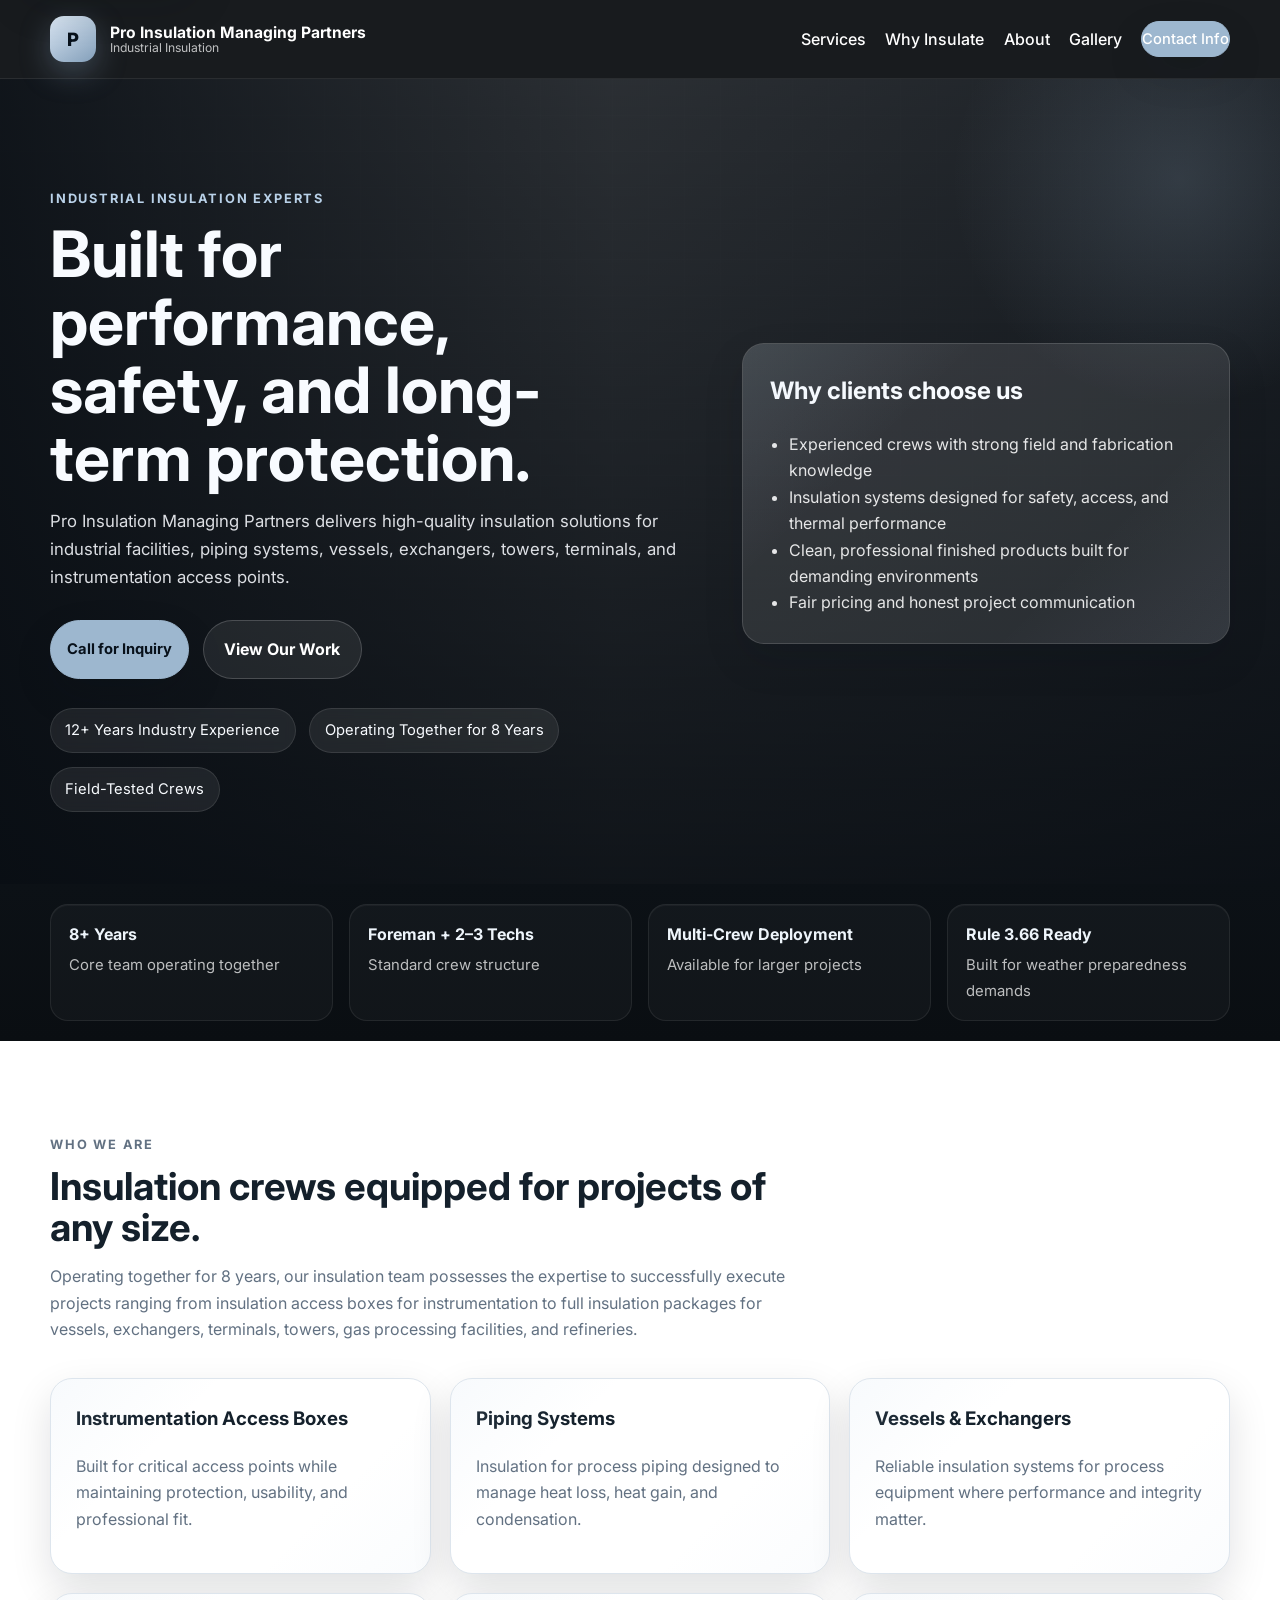
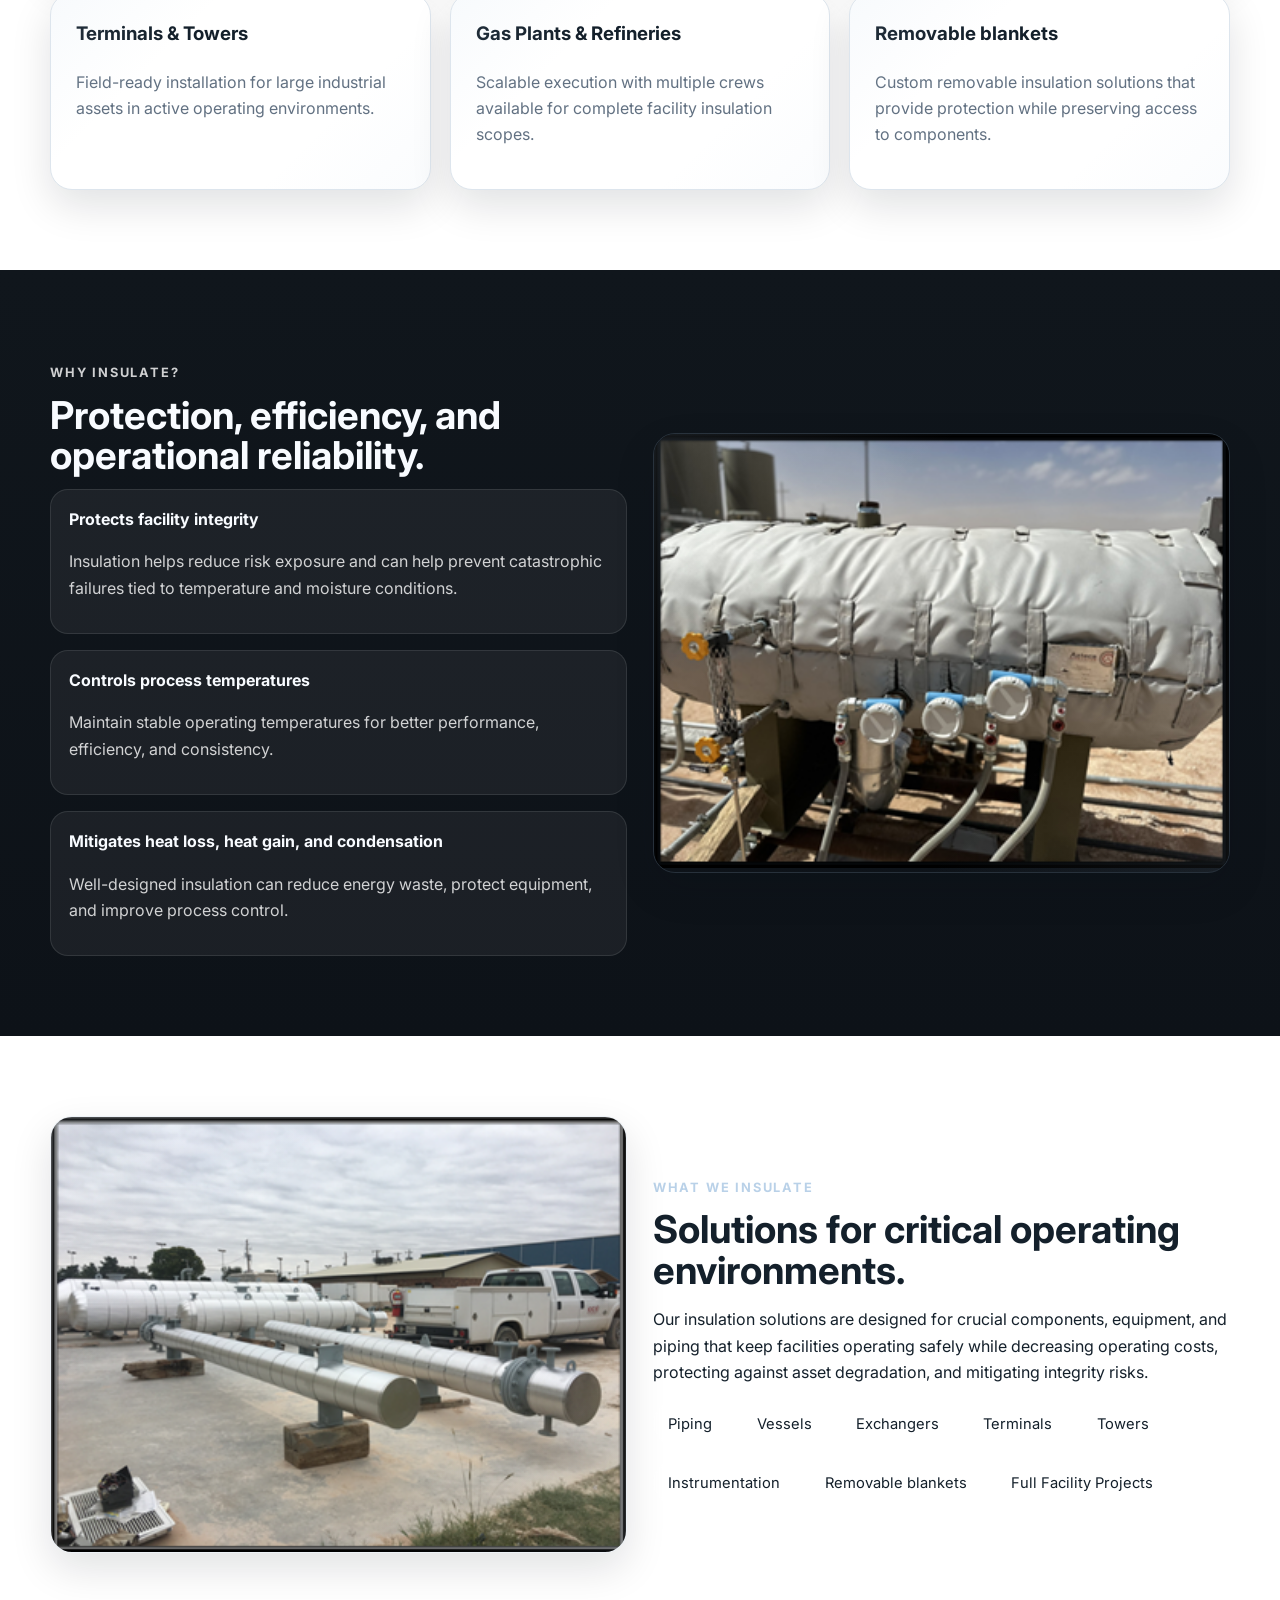
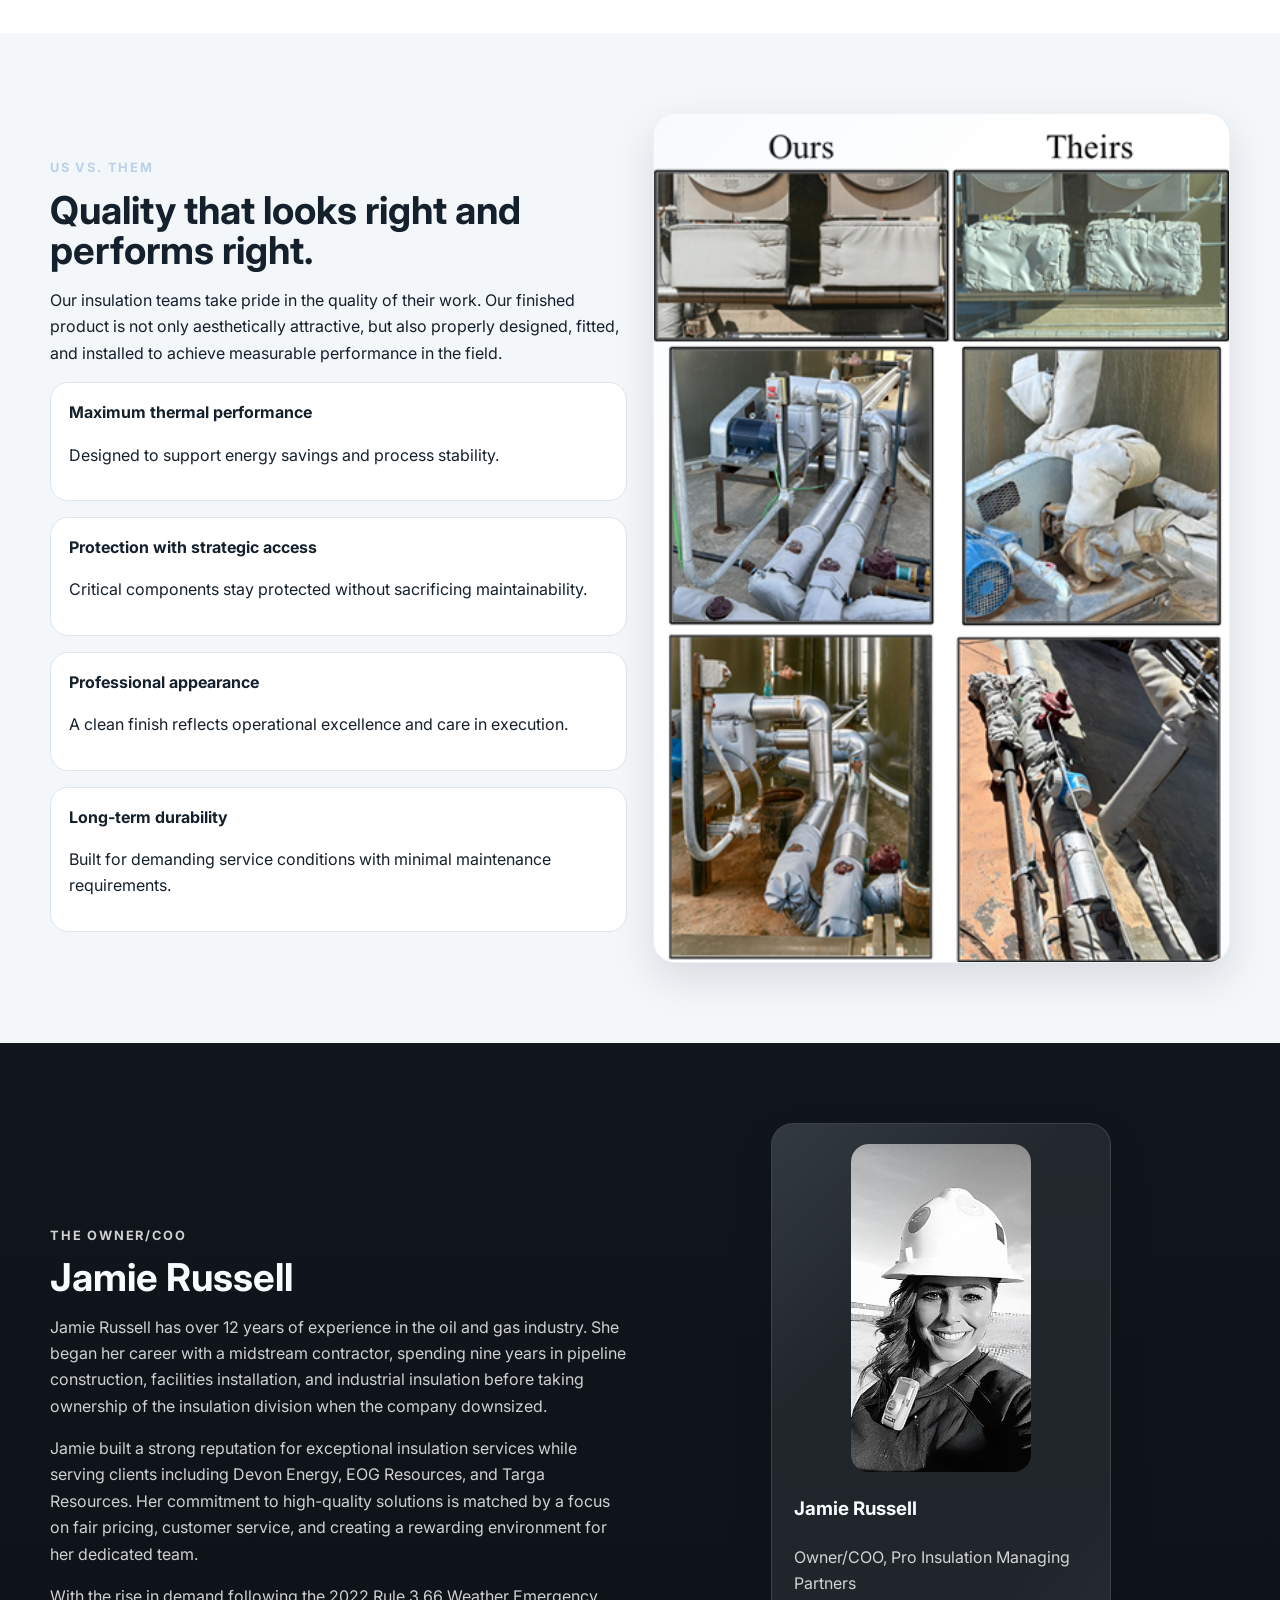
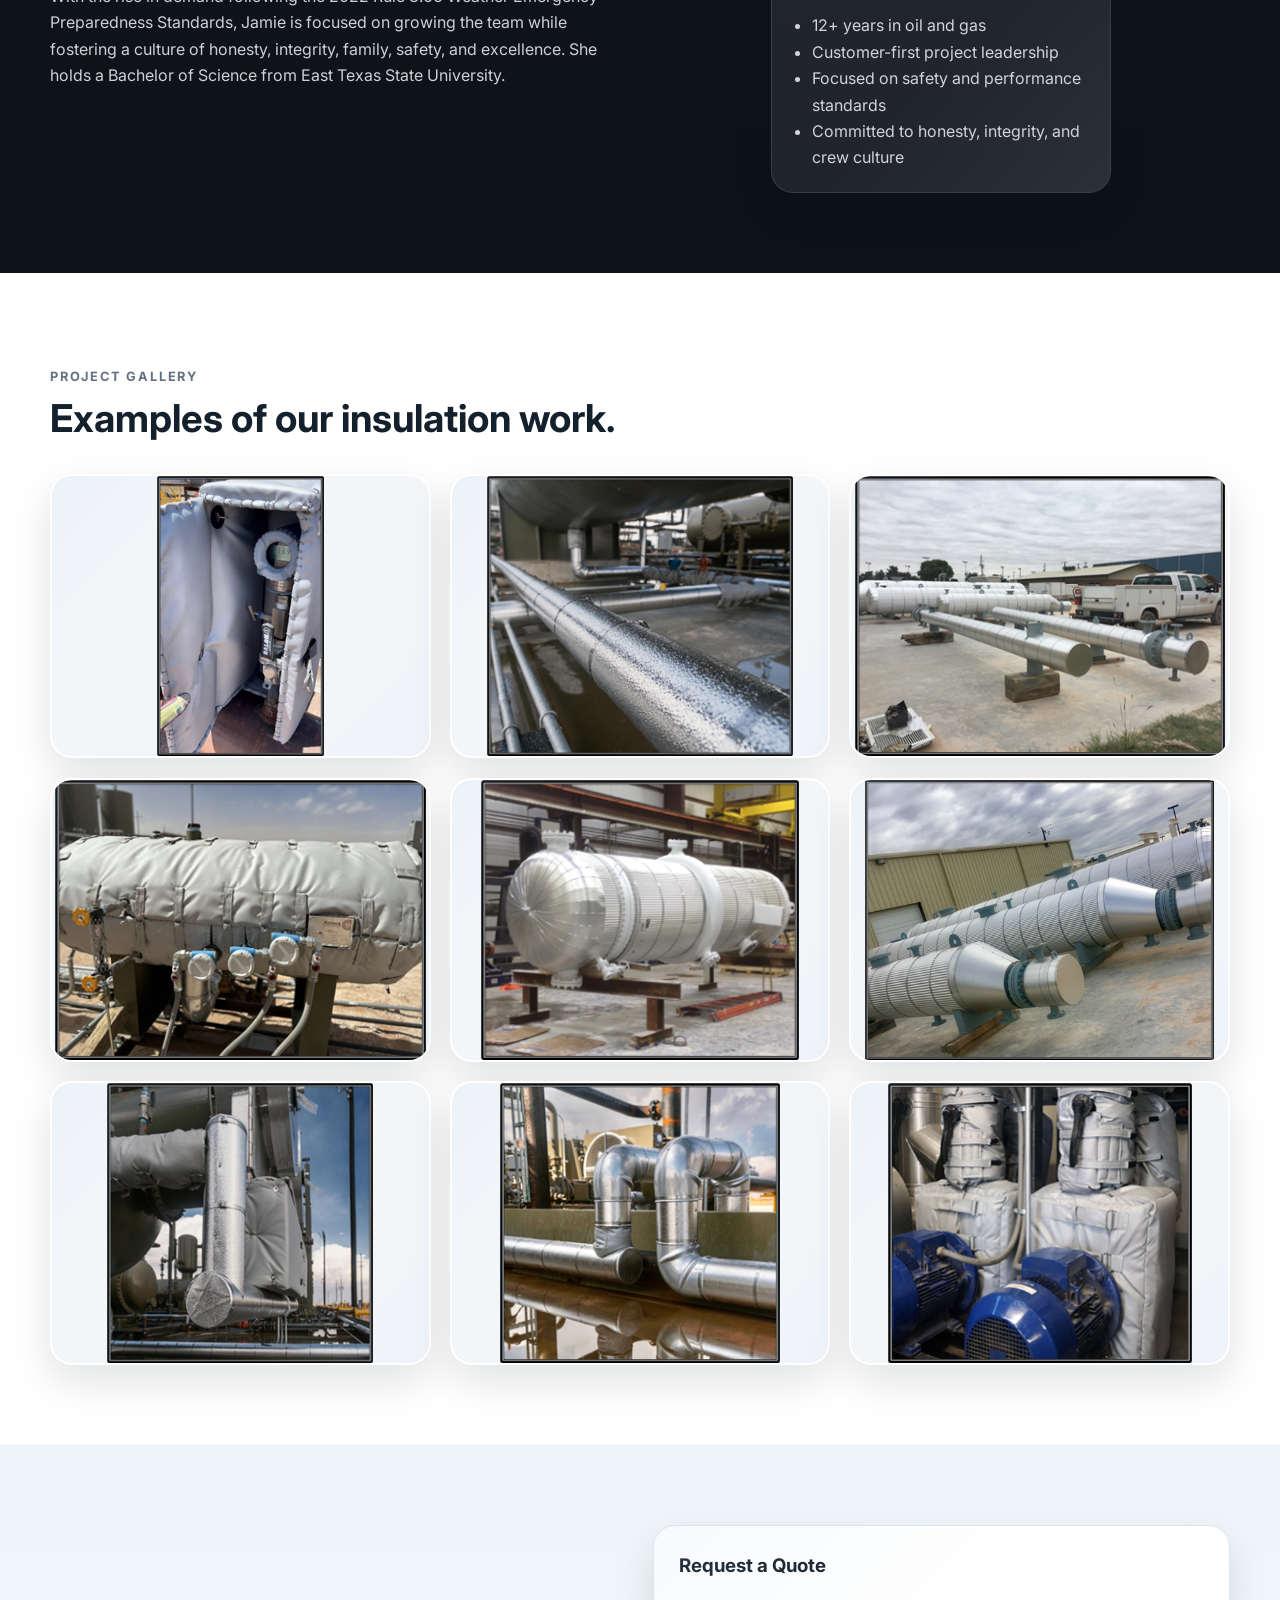
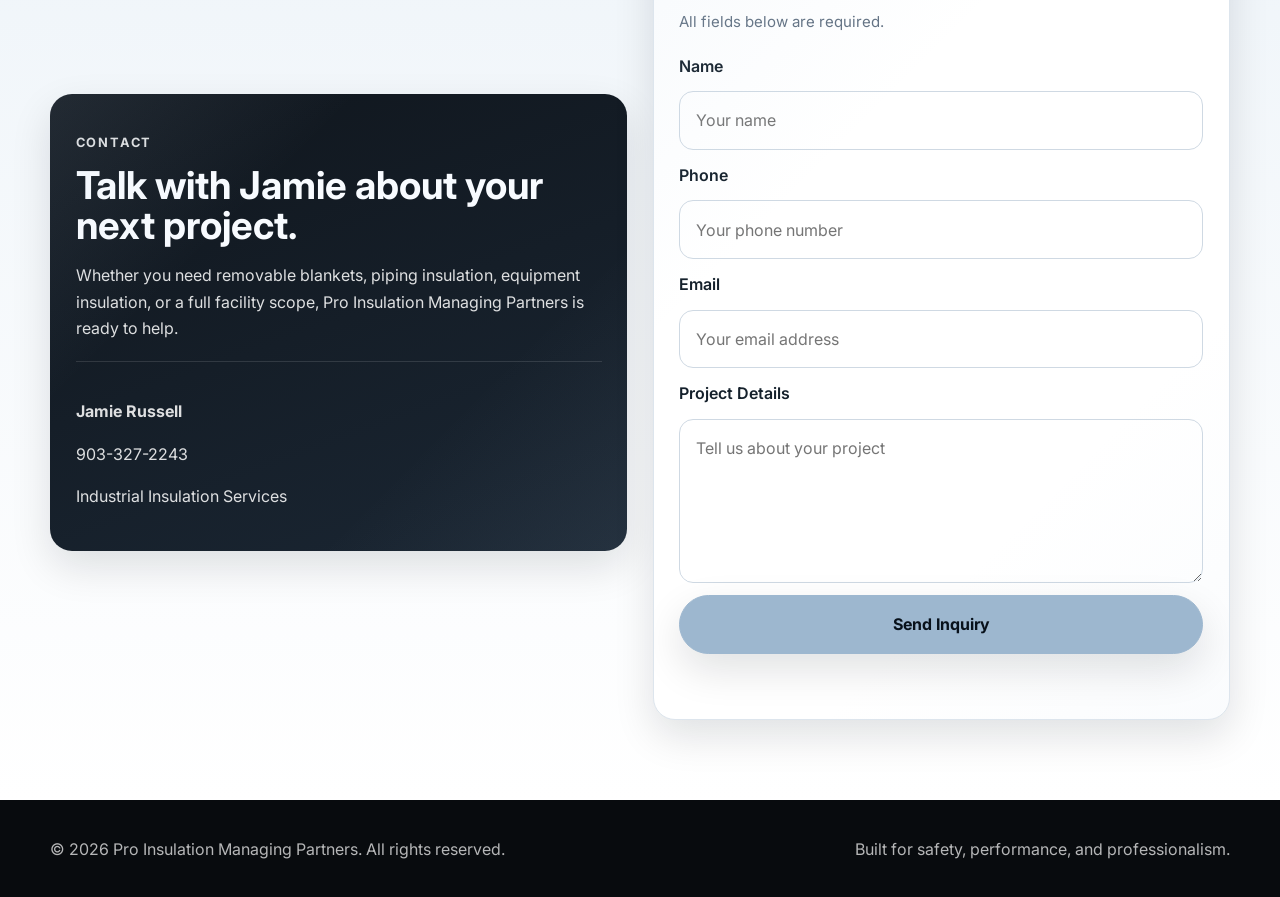
==== commit ac6b1a3e: "Update Jamie Photo" ====
--- a/index.html
+++ b/index.html
@@ -271,7 +271,7 @@
         </div>
 
         <aside class="owner-card">
-          <img src="PIMP_photos/JamieRussell.png" alt="Portrait of Jamie Russell" class="owner-photo" />
+          <img src="PIMP_photos/JamieRussell.jpeg" alt="Portrait of Jamie Russell" class="owner-photo" />
           <div class="owner-copy">
             <h3>Jamie Russell</h3>
             <p>Owner/COO, Pro Insulation Managing Partners</p>
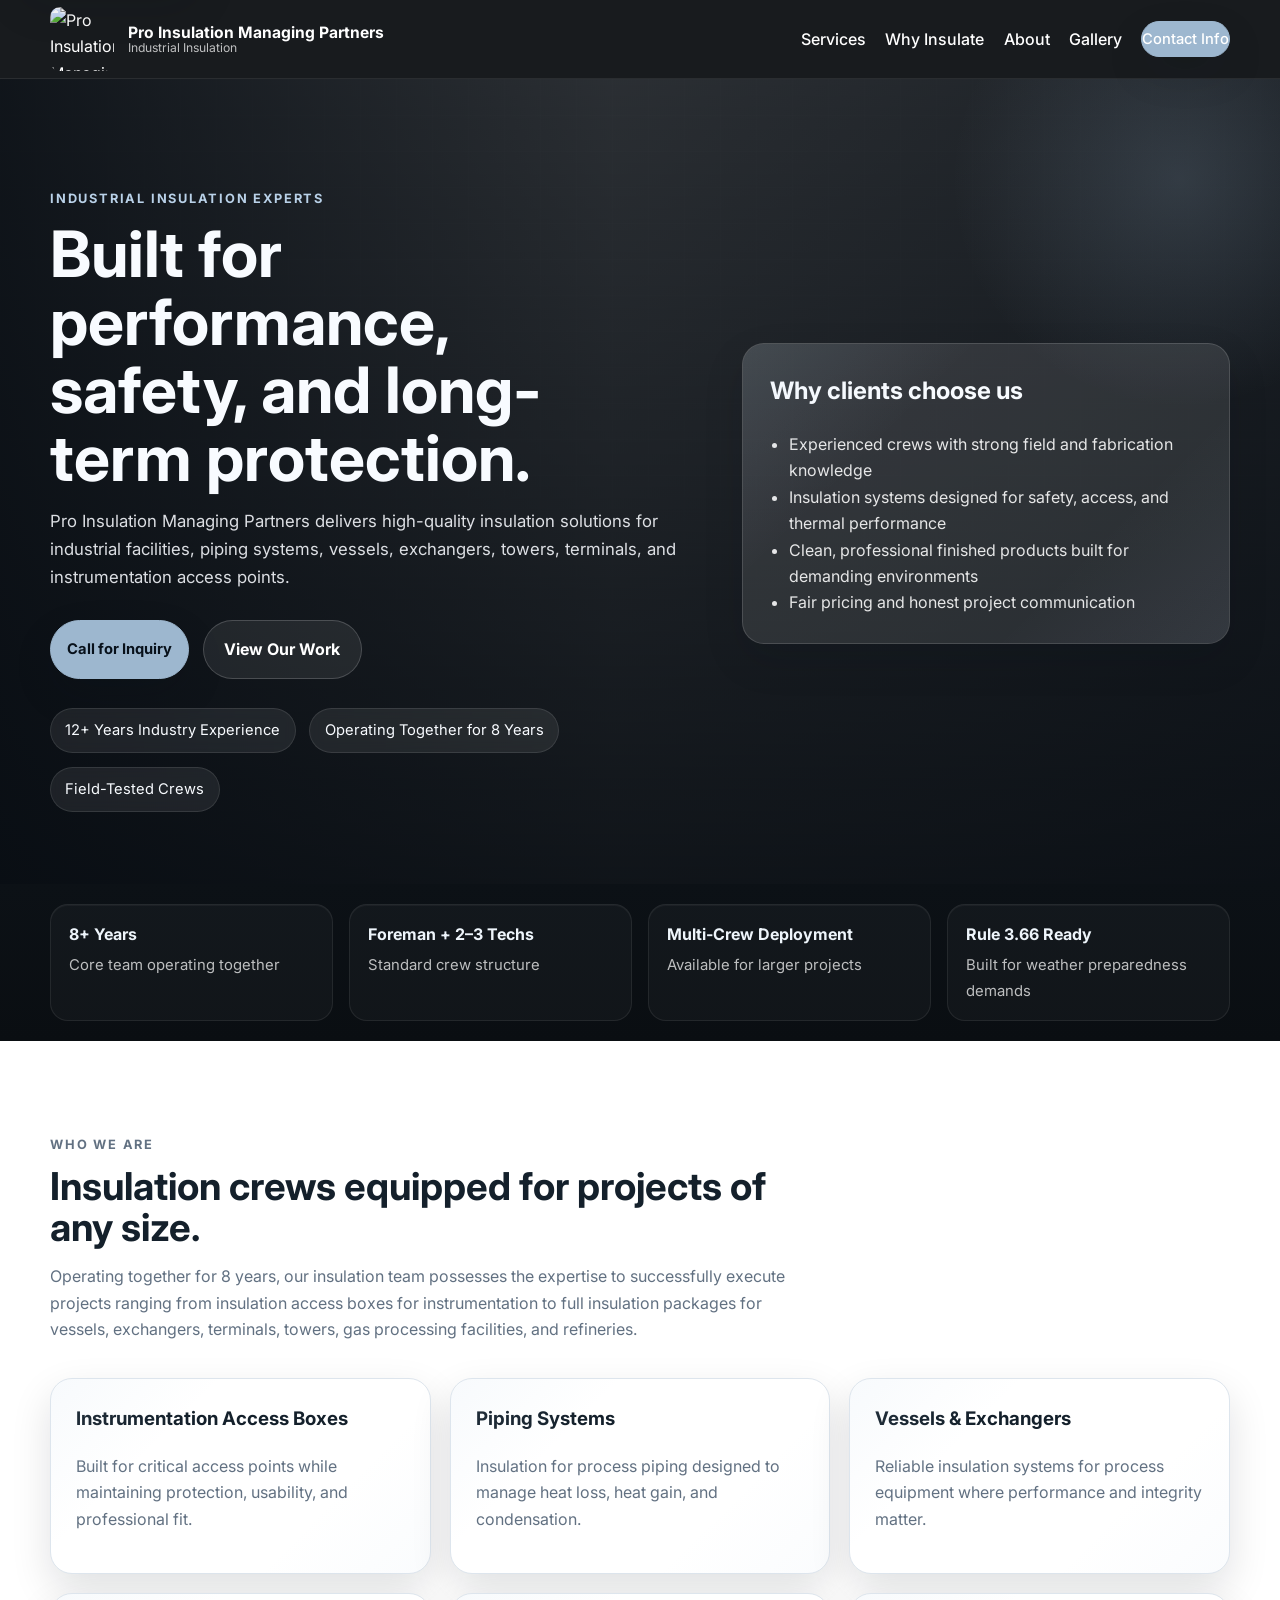
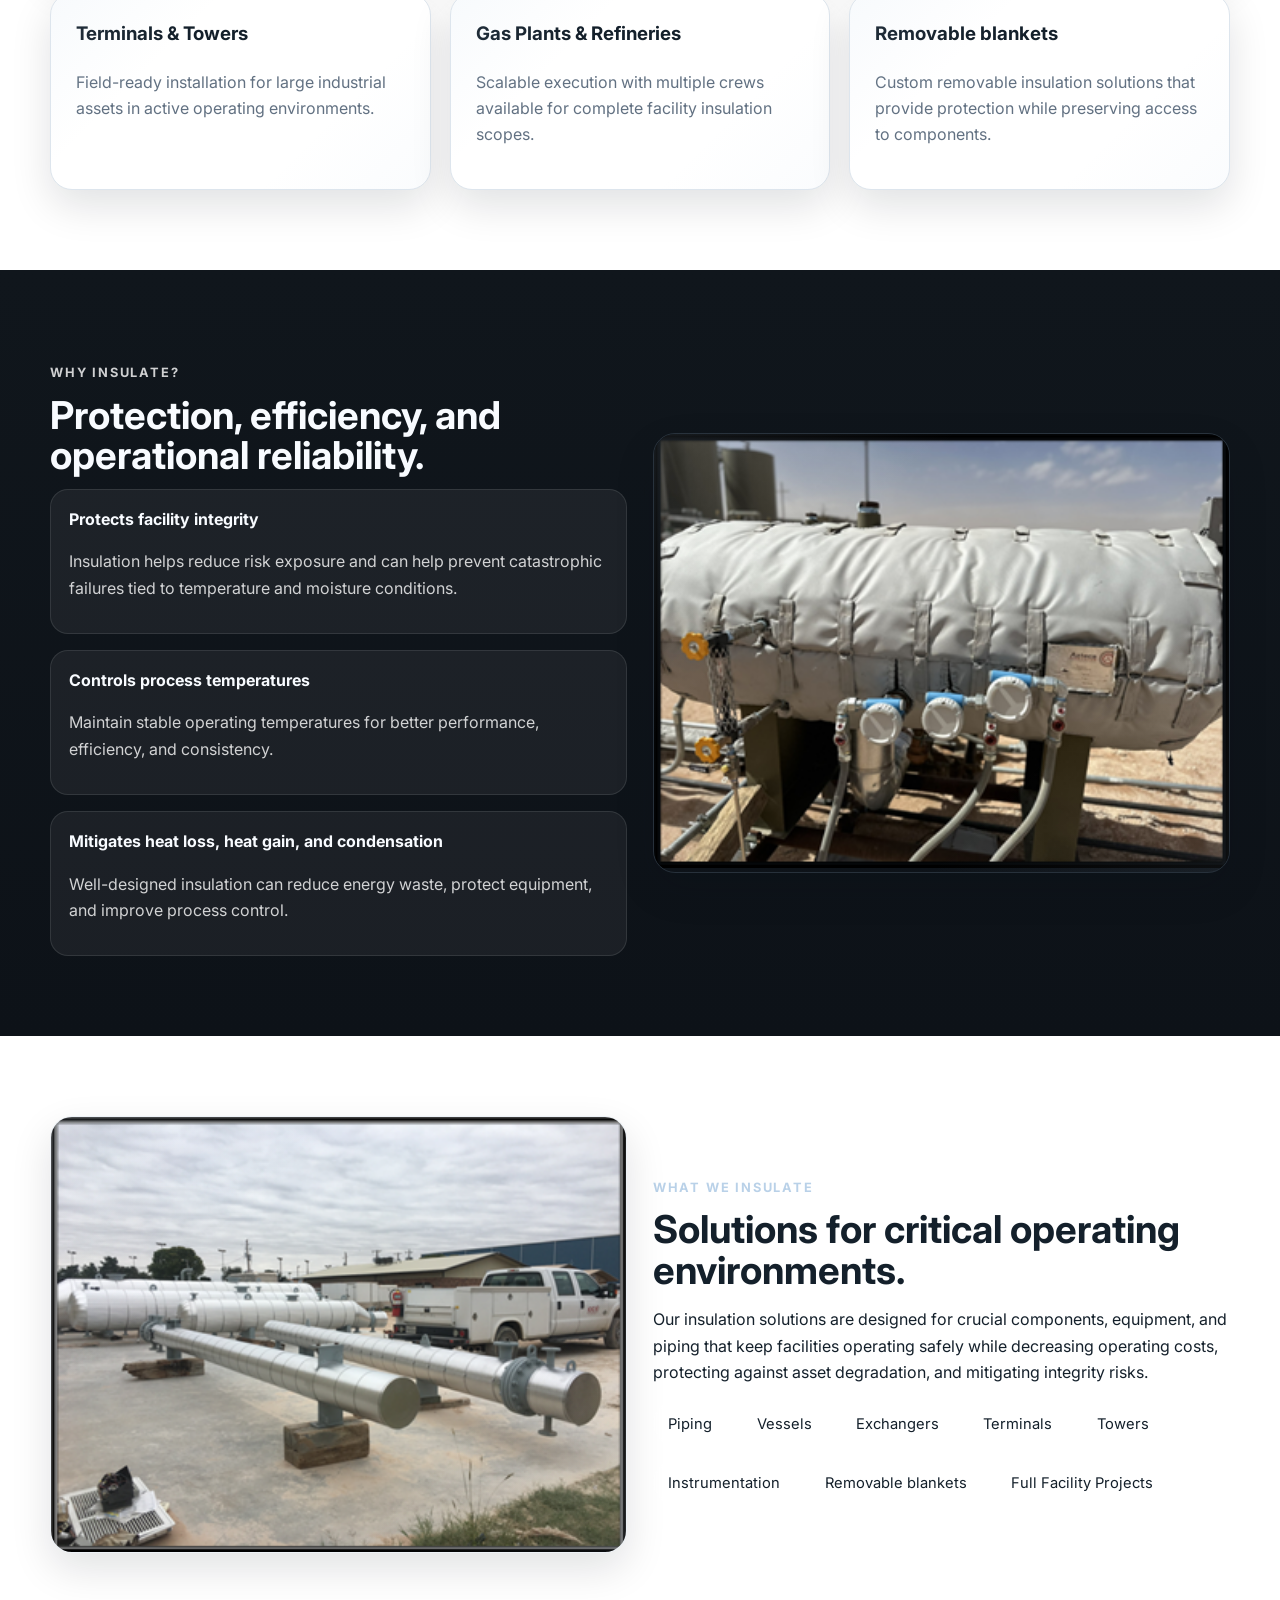
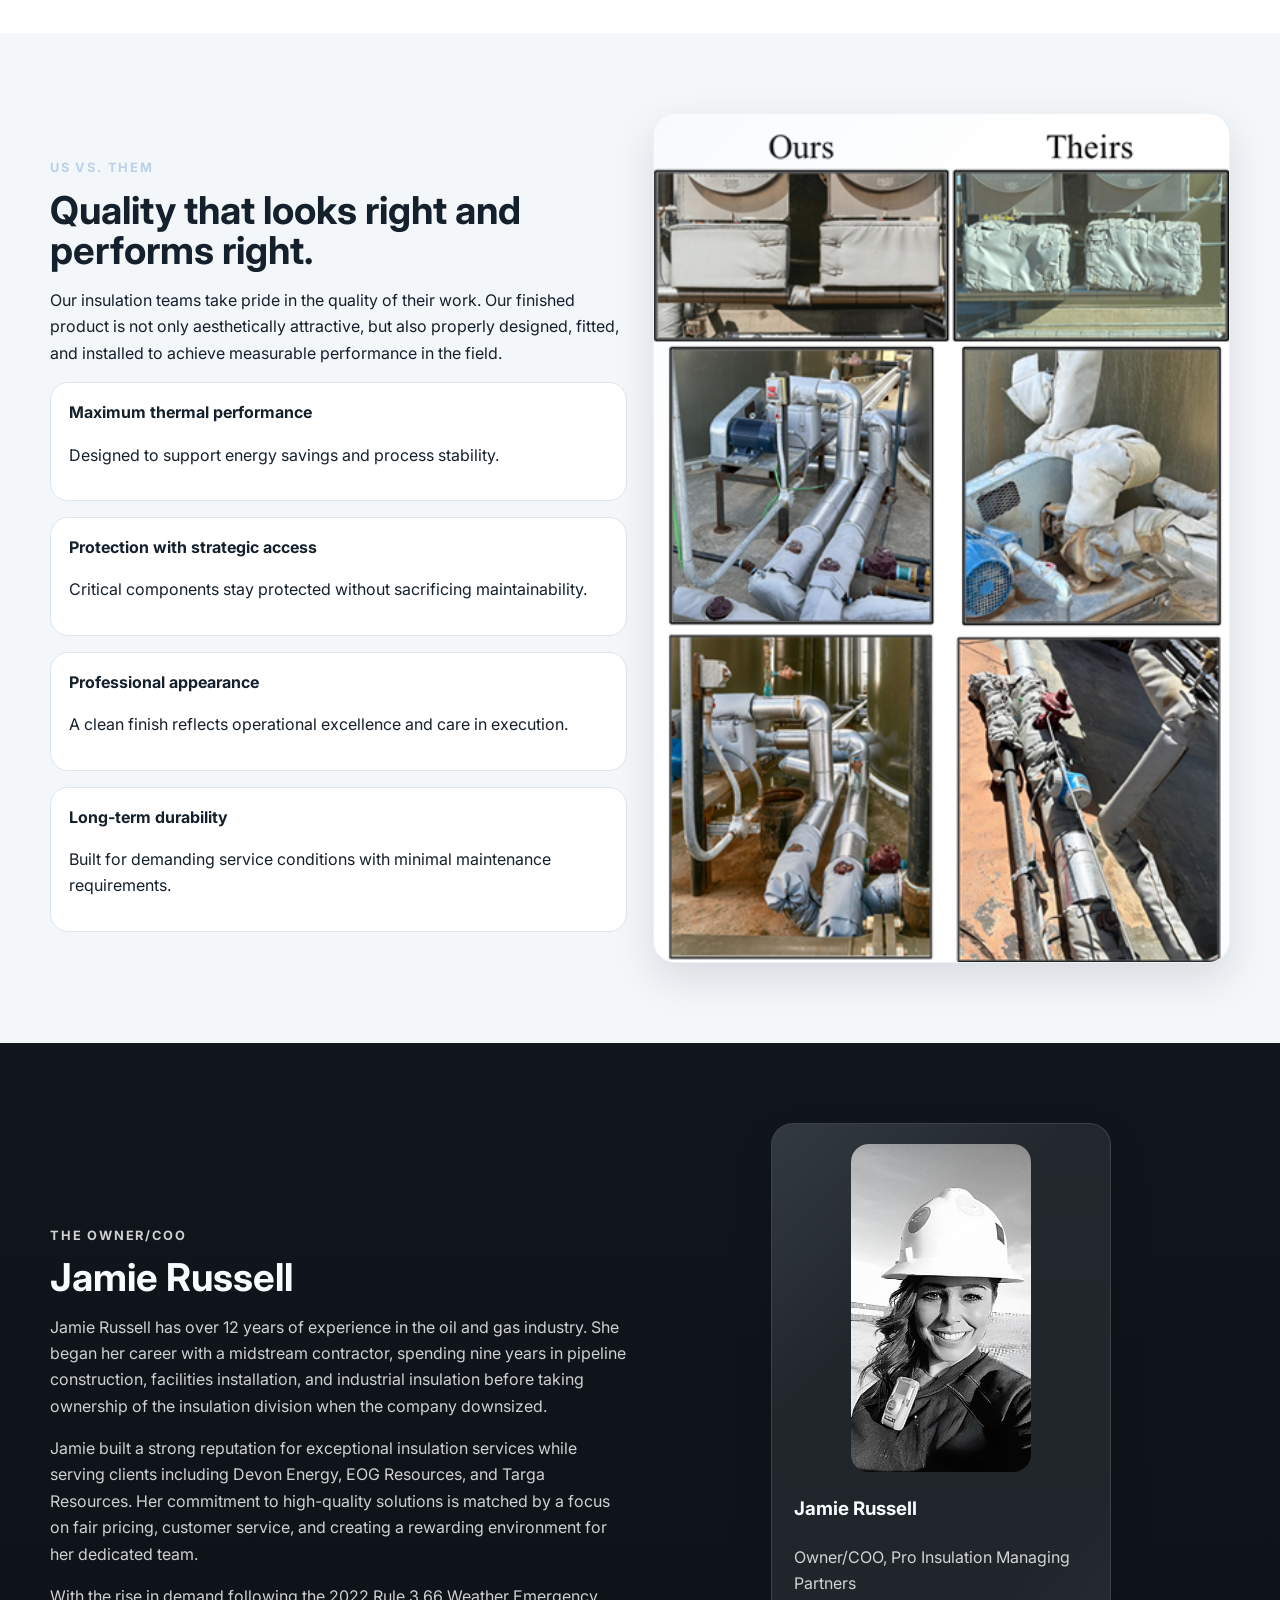
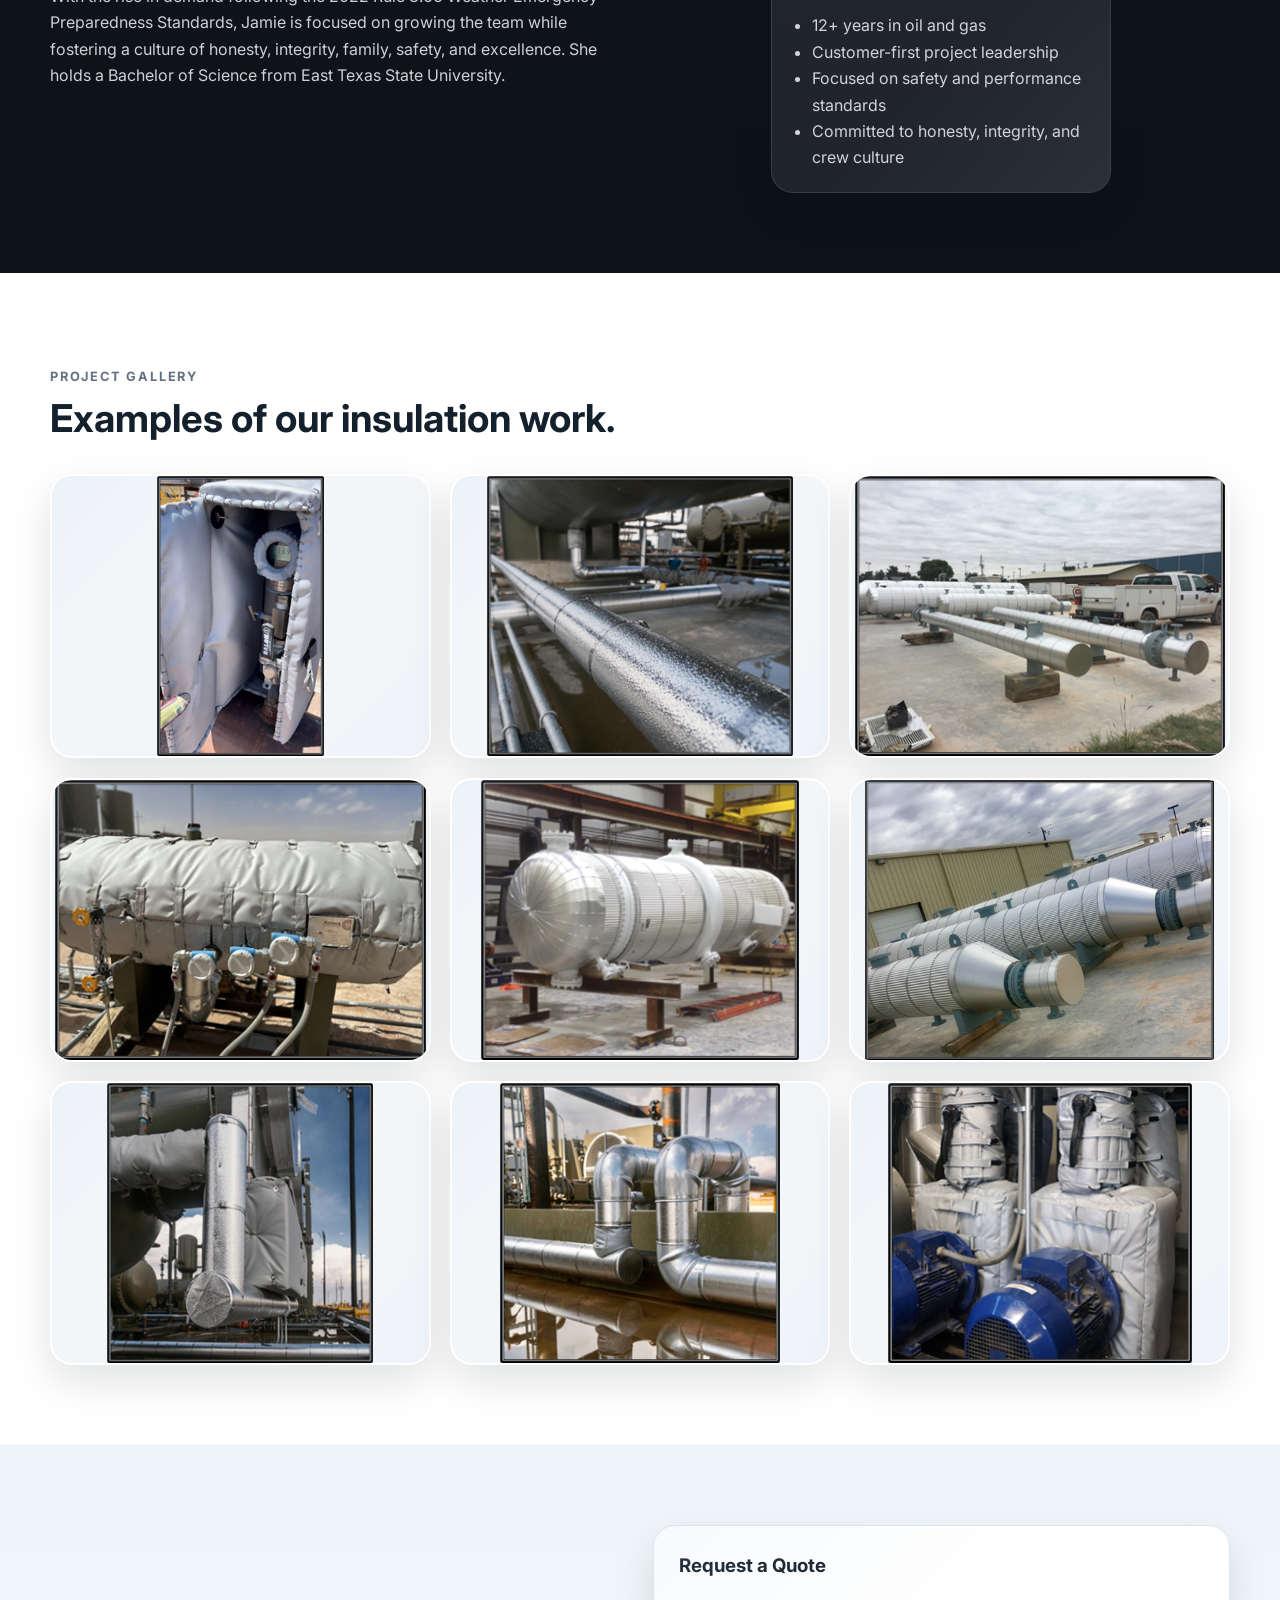
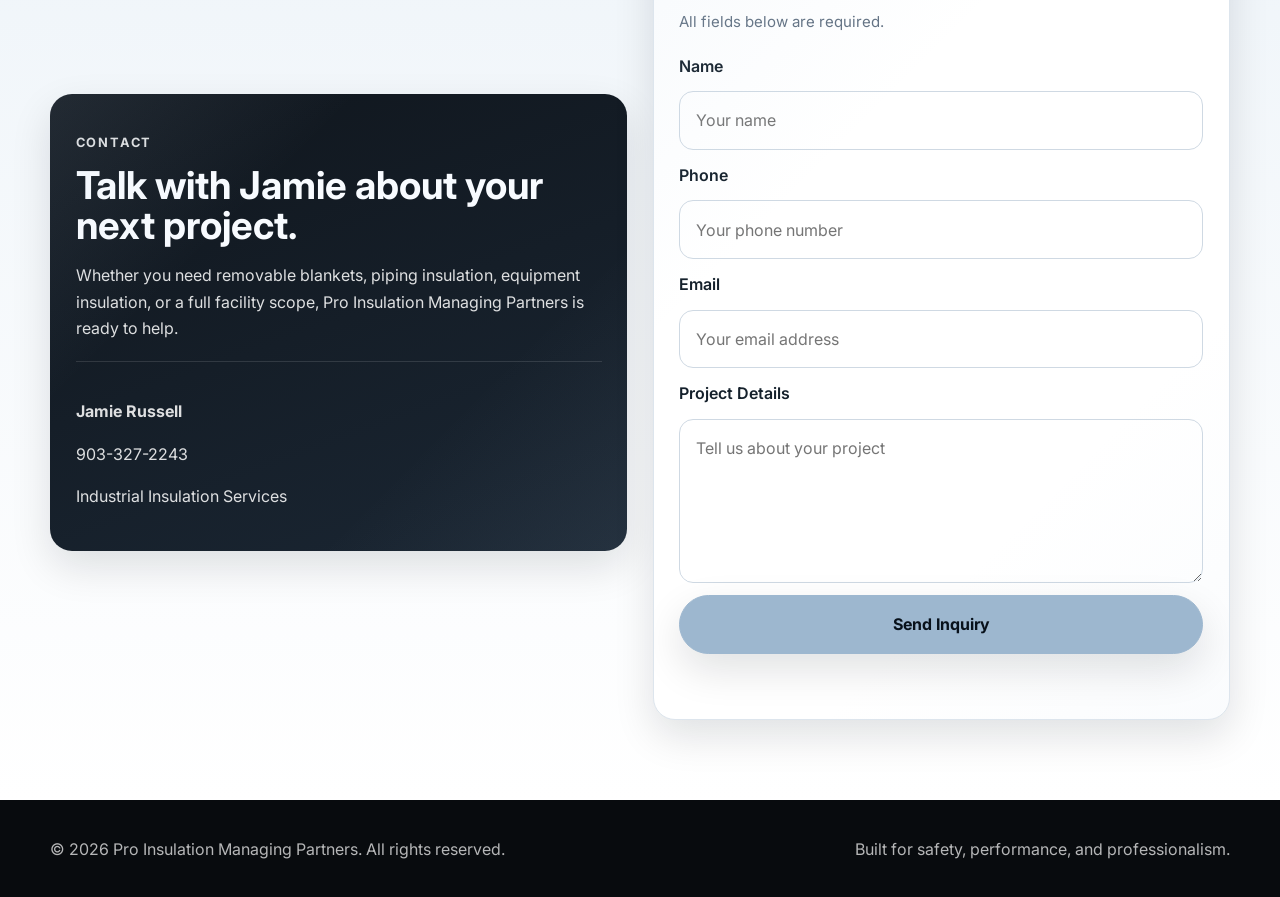
==== commit 6a67ca1d: "Update index.html for LOGO" ====
--- a/index.html
+++ b/index.html
@@ -33,7 +33,12 @@
   <header class="site-header">
     <div class="container nav">
       <a href="#home" class="logo" aria-label="Pro Insulation Managing Partners home">
-        <span class="logo-mark" aria-hidden="true">P</span>
+        <img
+          src="PIMP_photos/LOGO.PNG"
+          alt="Pro Insulation Managing Partners logo"
+          class="logo-img"
+        />
+
         <span class="logo-text">
           <strong>Pro Insulation Managing Partners</strong>
           <small>Industrial Insulation</small>
--- a/pro_style.css
+++ b/pro_style.css
@@ -157,6 +157,14 @@
   gap: 1rem;
 }
 
+.logo-img {
+  width: 64px;
+  height: 64px;
+  object-fit: contain;
+  display: block;
+  border-radius: 10px;
+}
+
 .logo {
   display: flex;
   align-items: center;
@@ -1034,4 +1042,4 @@
     opacity: 1;
     transform: none;
   }
-}+}
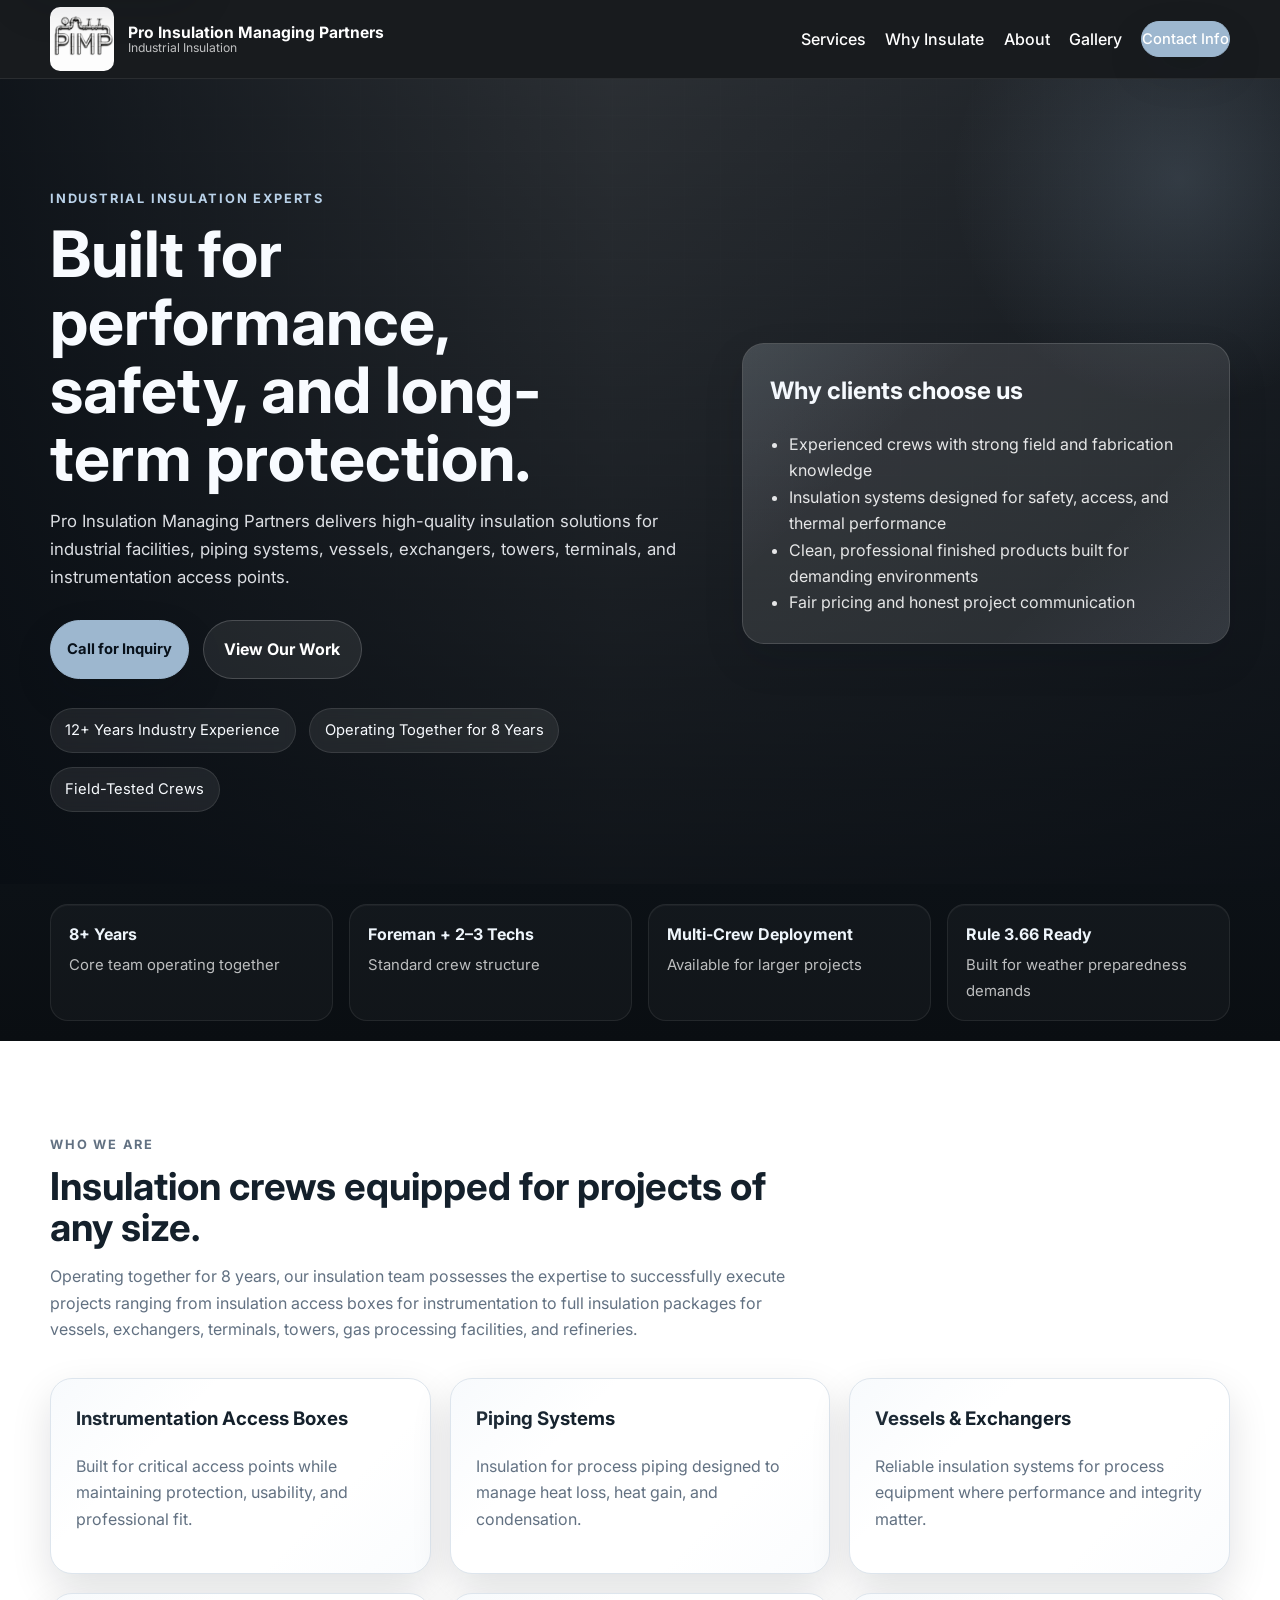
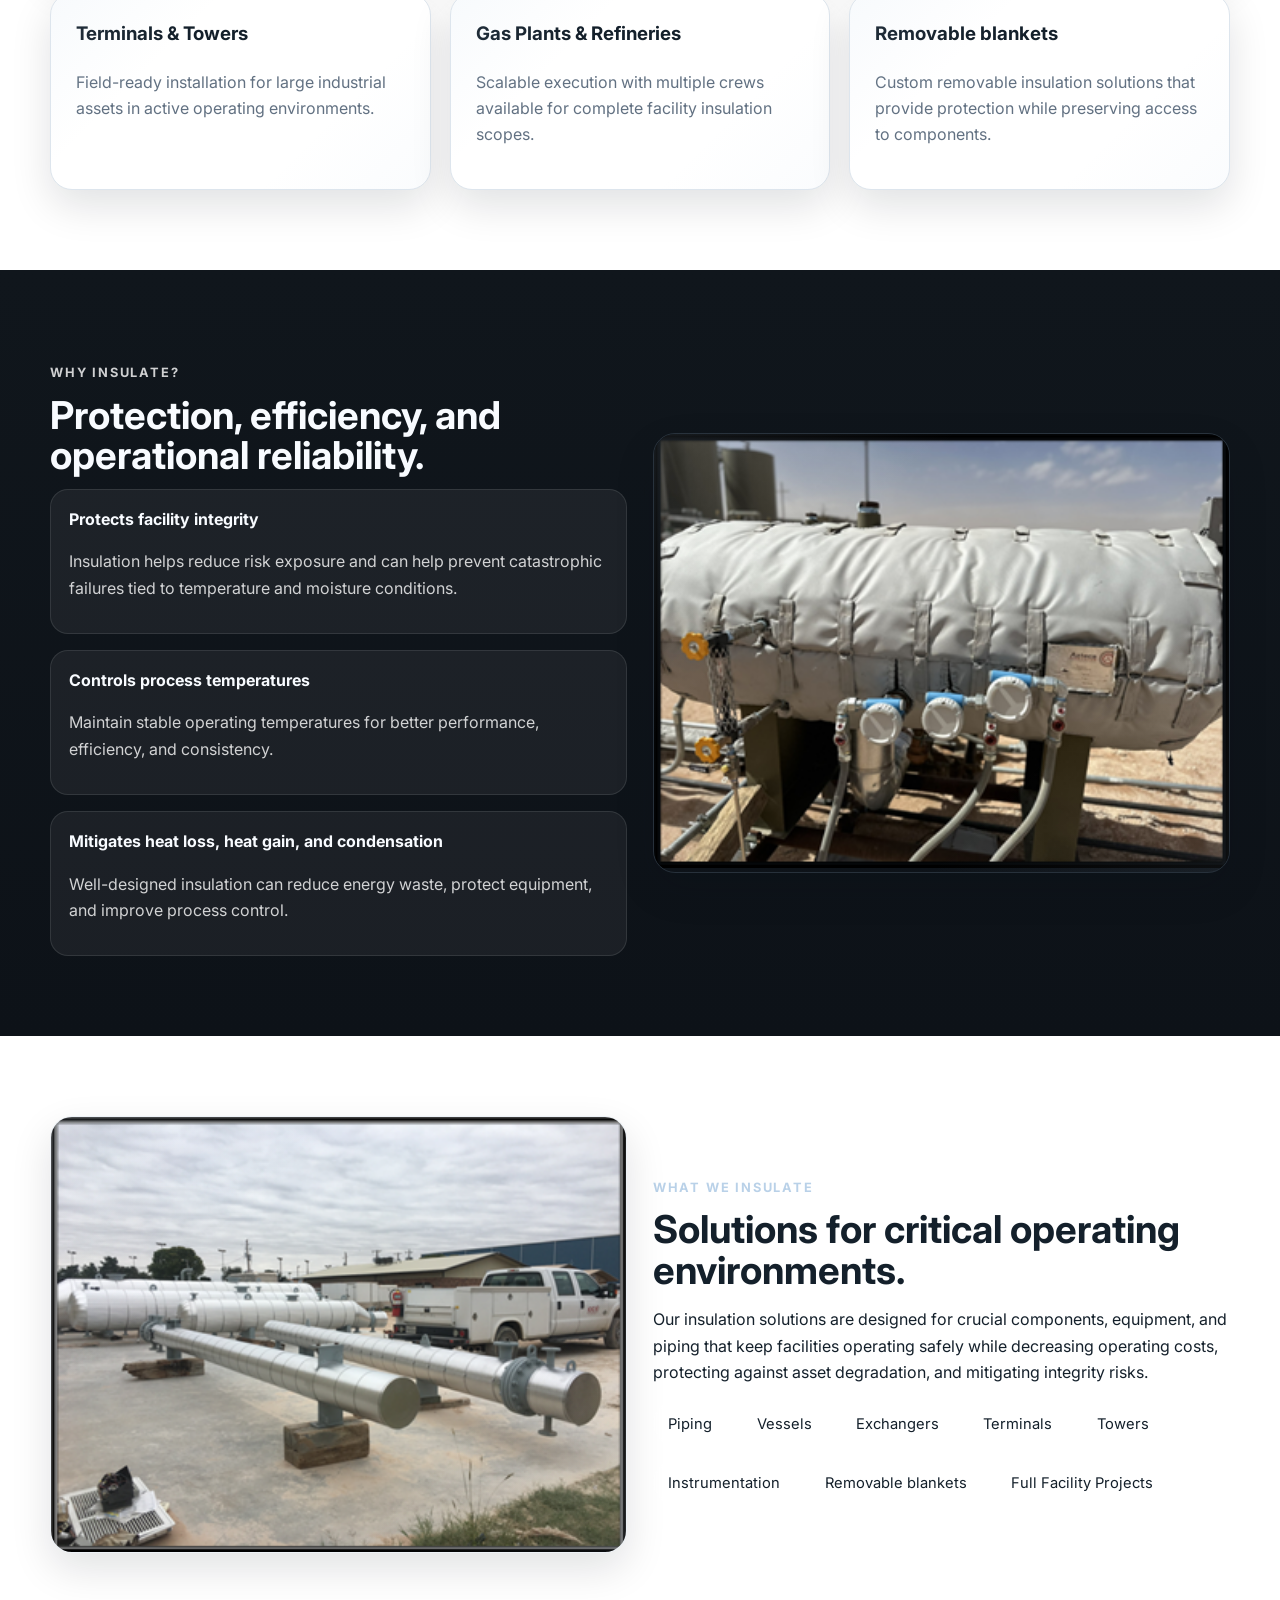
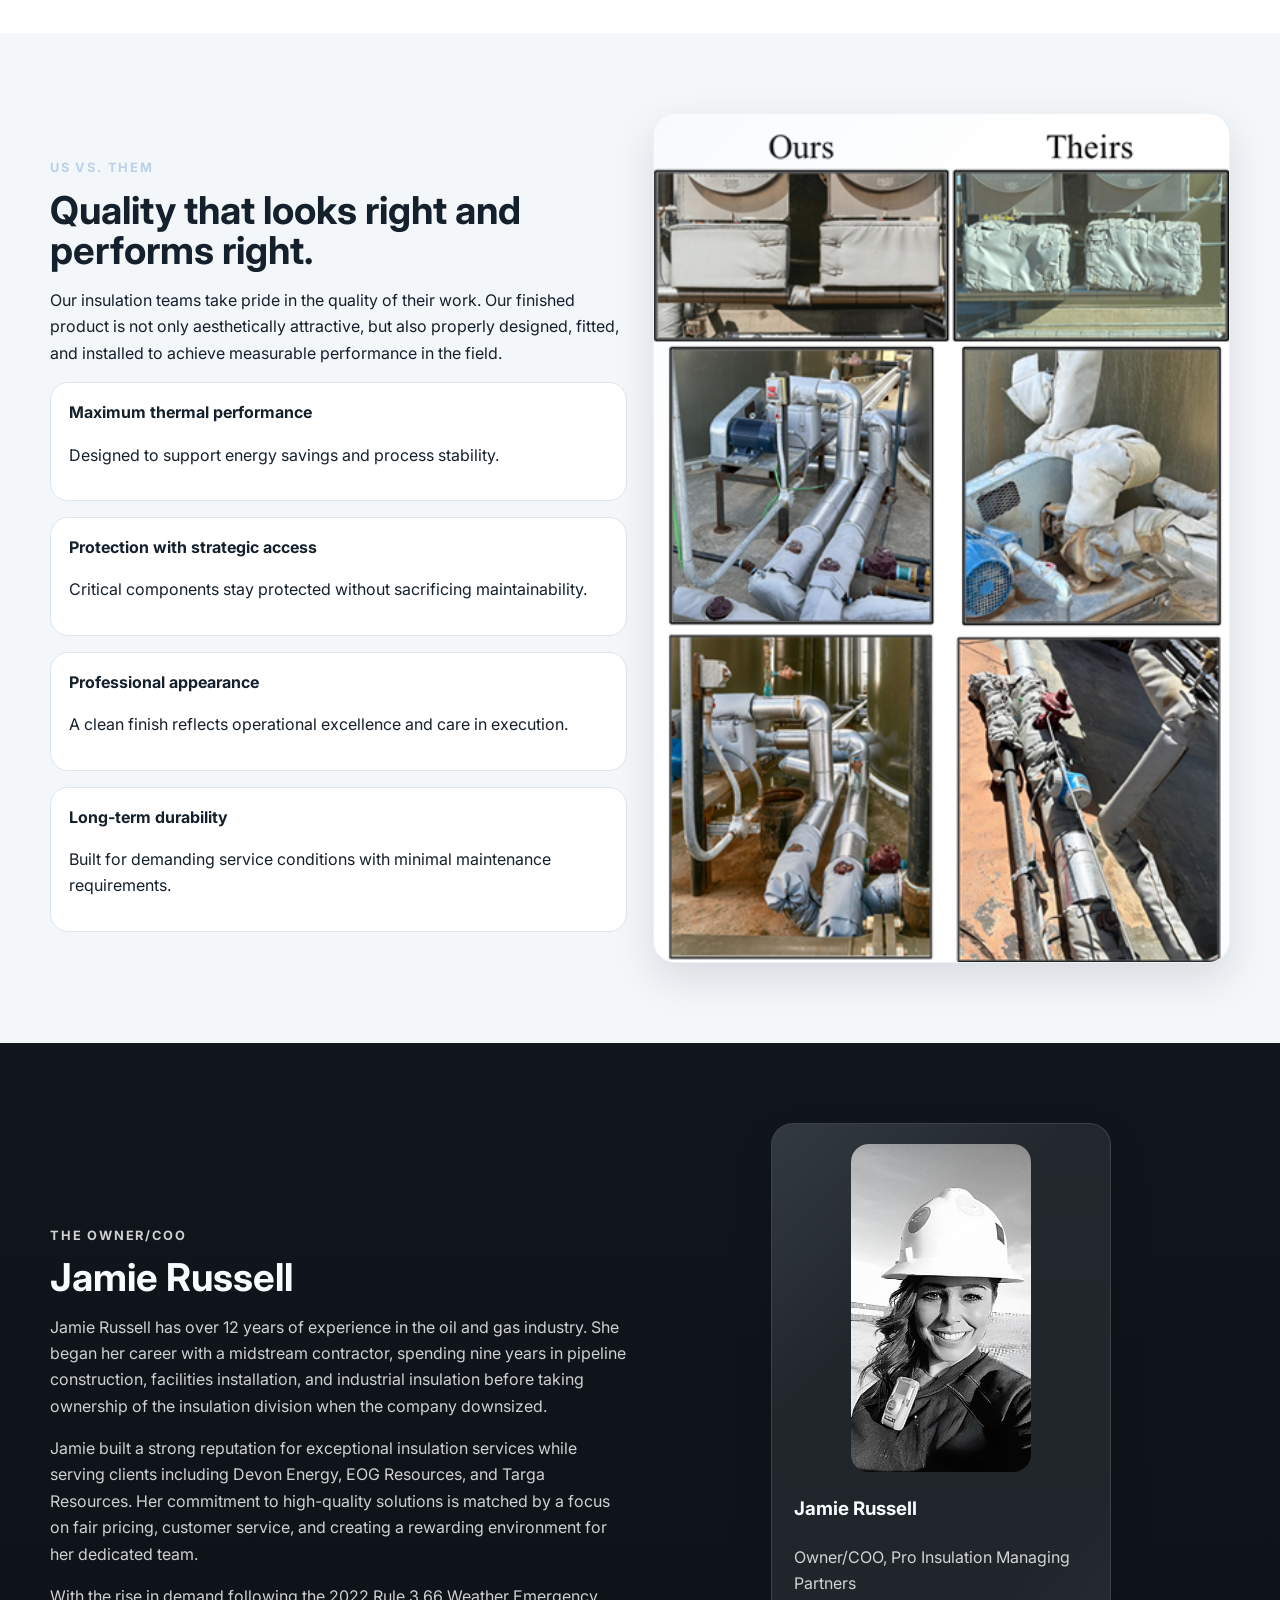
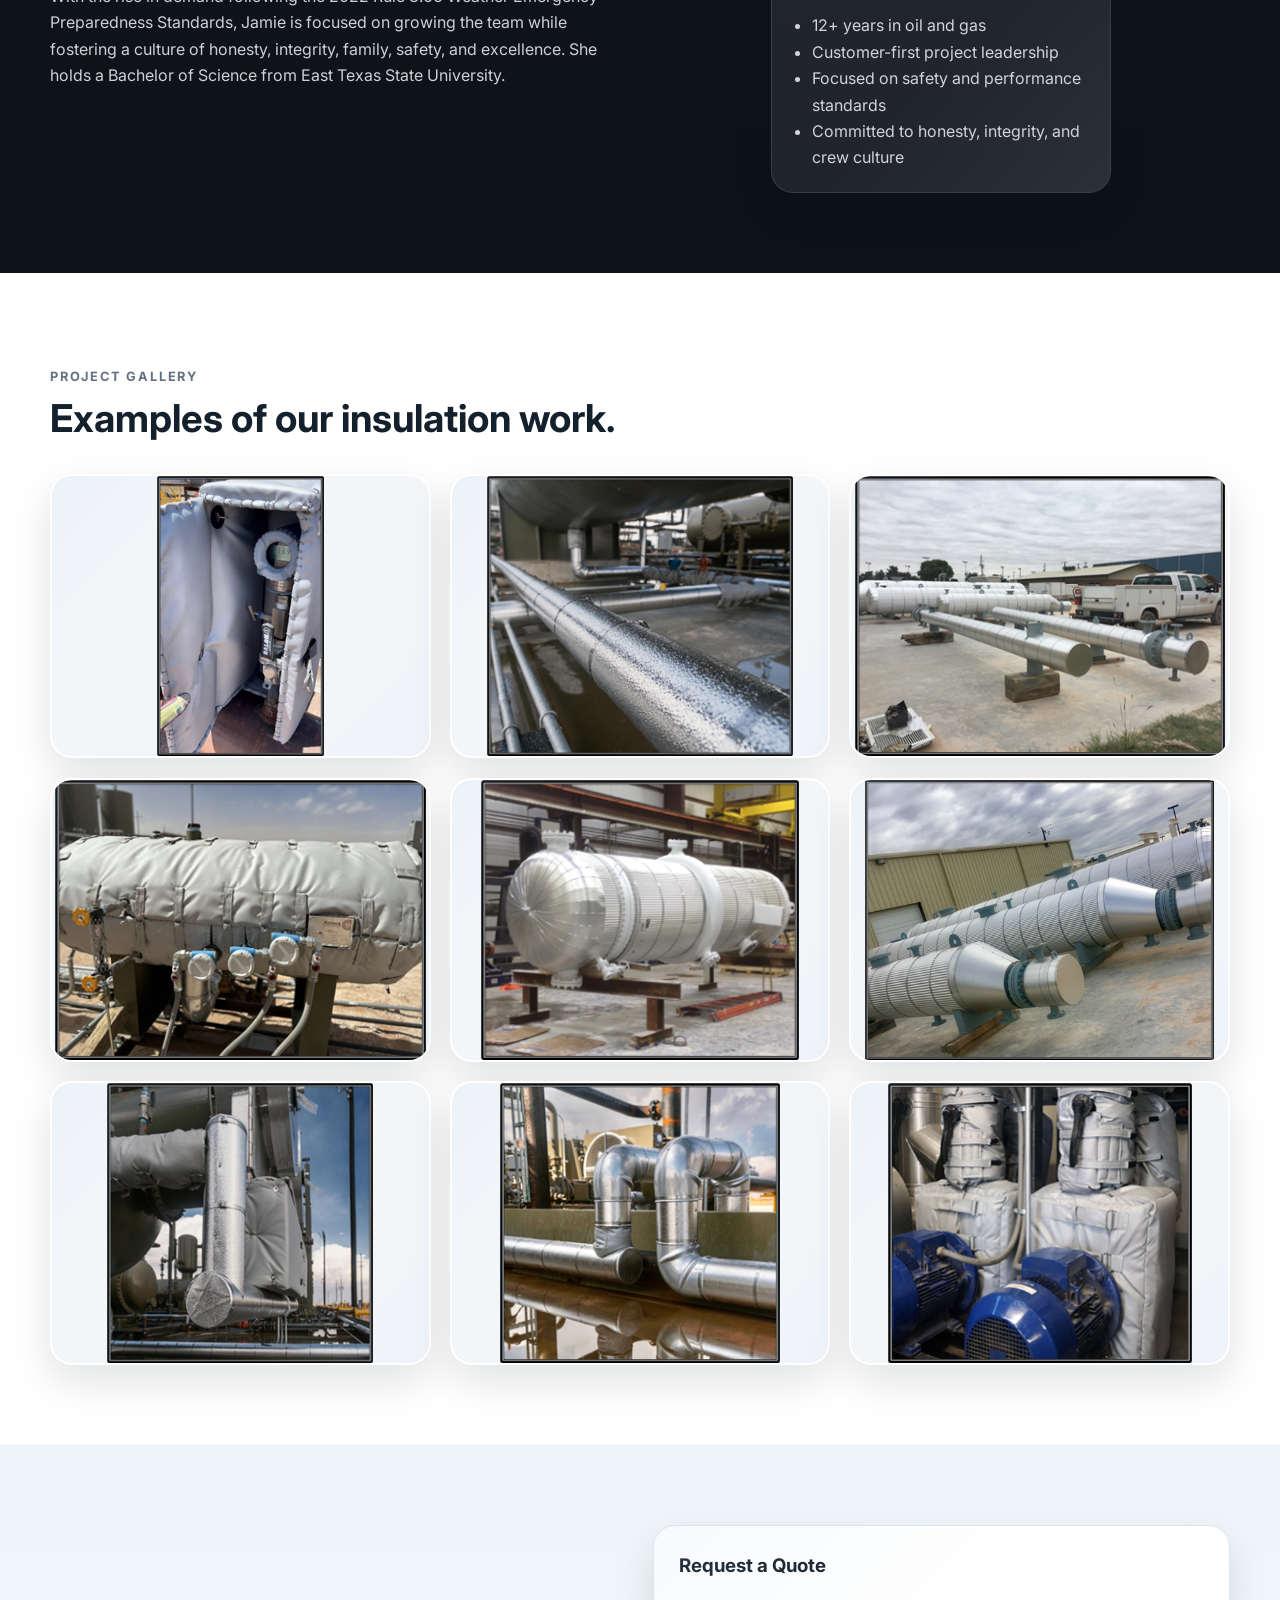
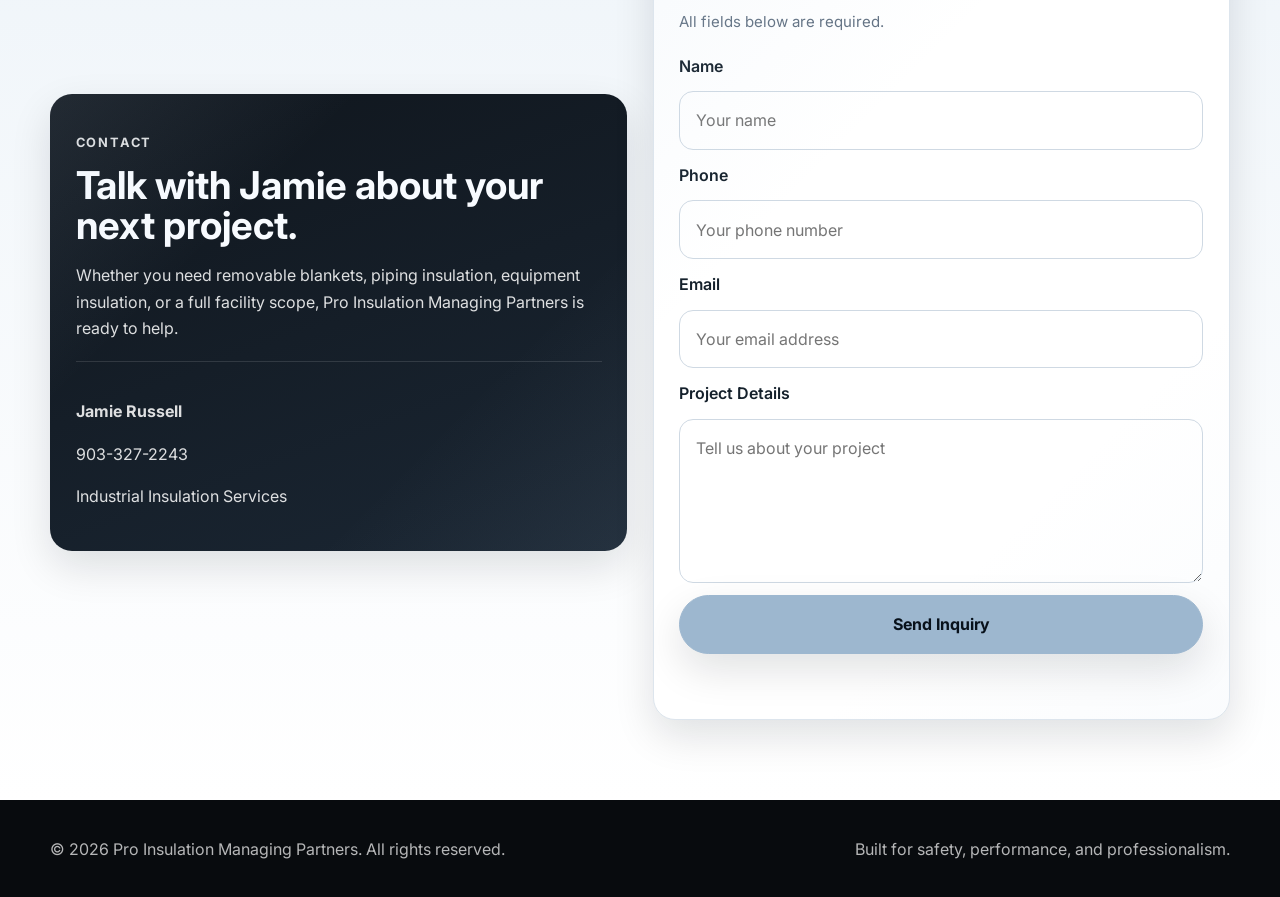
==== commit 4b62da24: "Update index.html, fix .PNG -> .png" ====
--- a/index.html
+++ b/index.html
@@ -34,7 +34,7 @@
     <div class="container nav">
       <a href="#home" class="logo" aria-label="Pro Insulation Managing Partners home">
         <img
-          src="PIMP_photos/LOGO.PNG"
+          src="PIMP_photos/LOGO.png"
           alt="Pro Insulation Managing Partners logo"
           class="logo-img"
         />
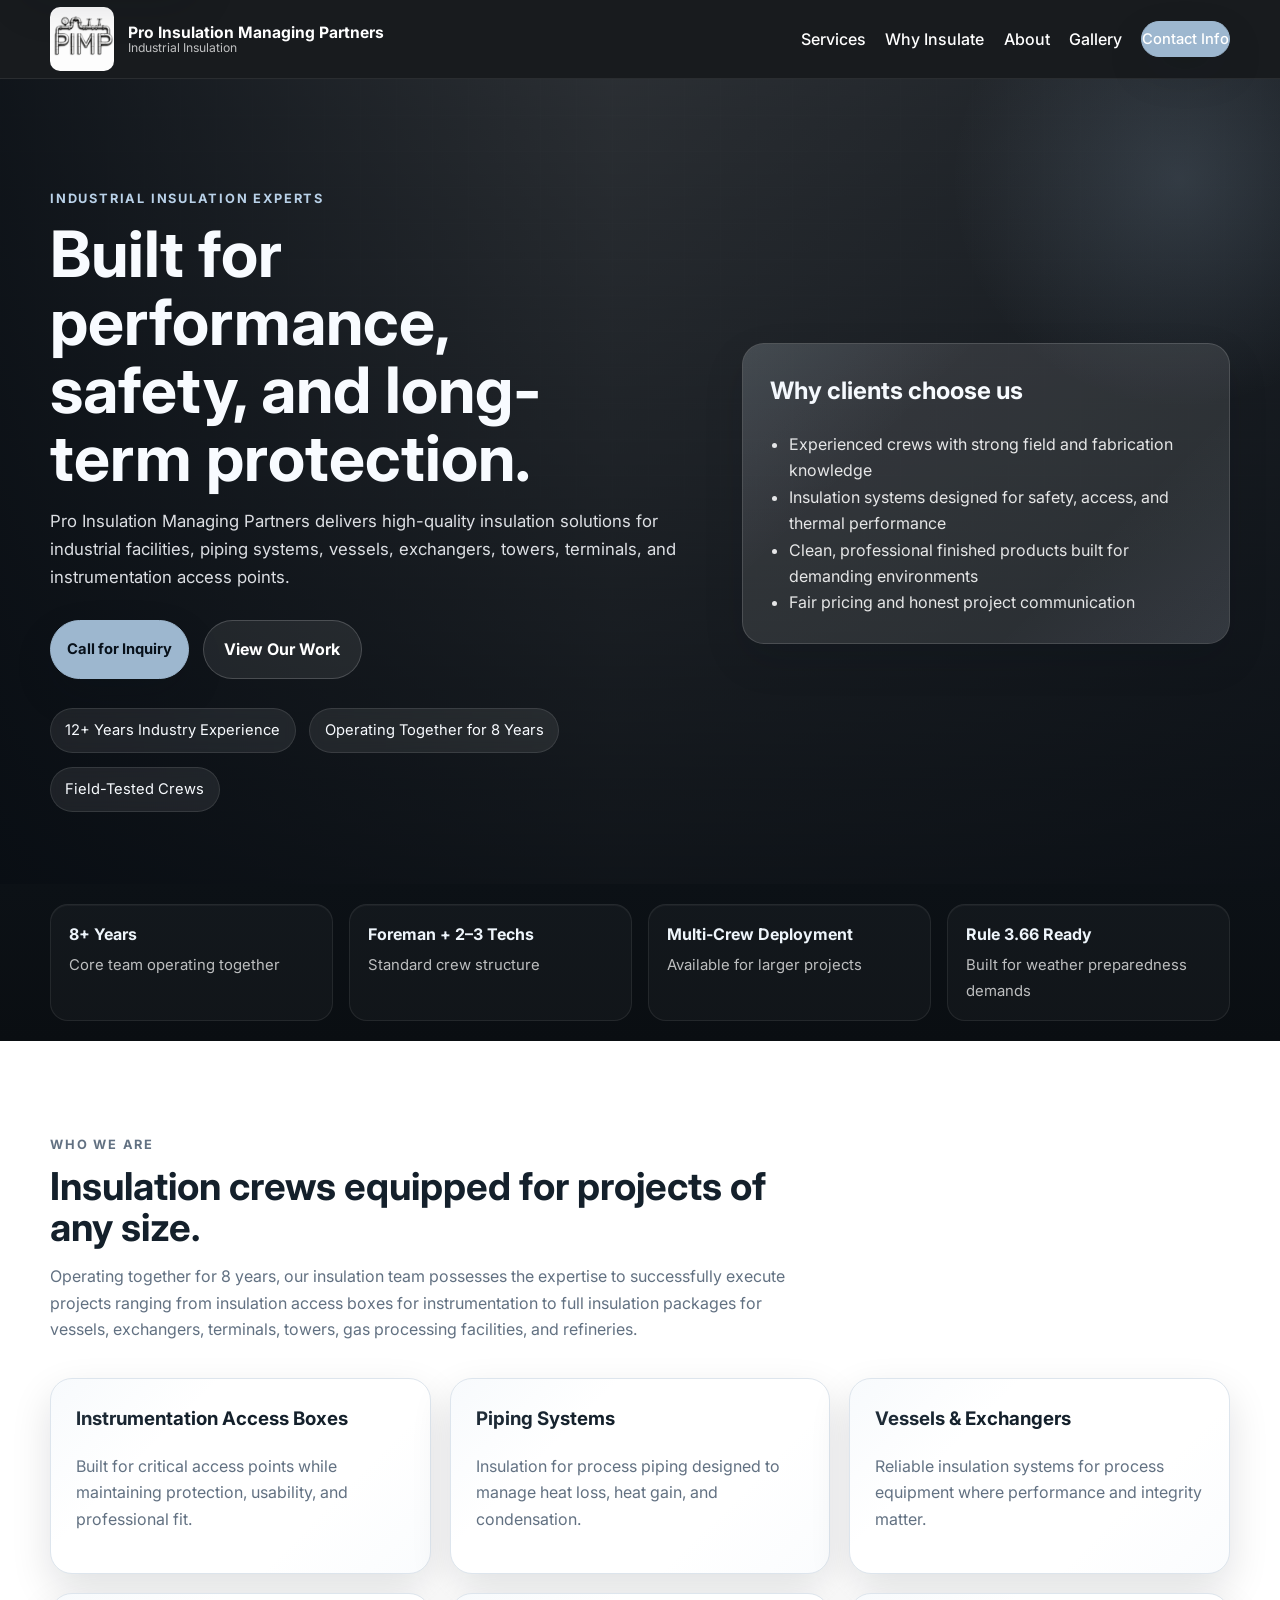
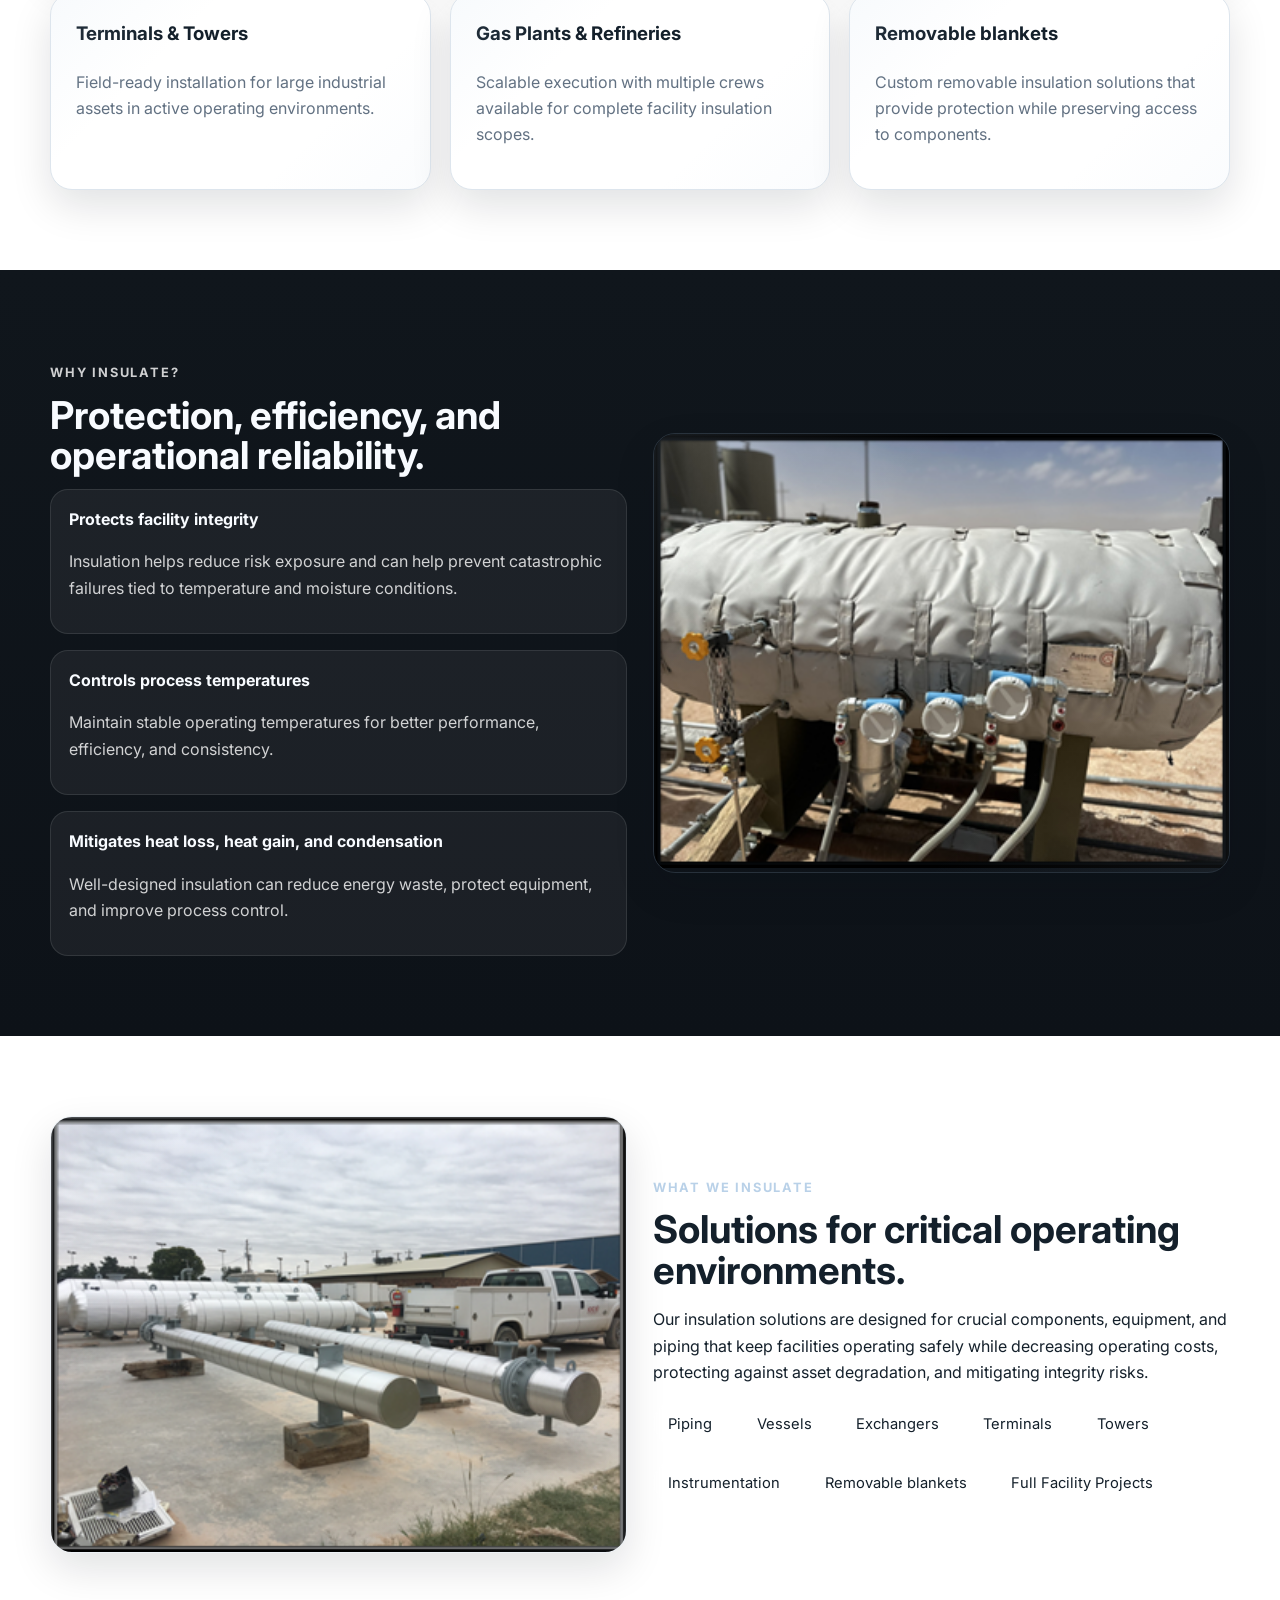
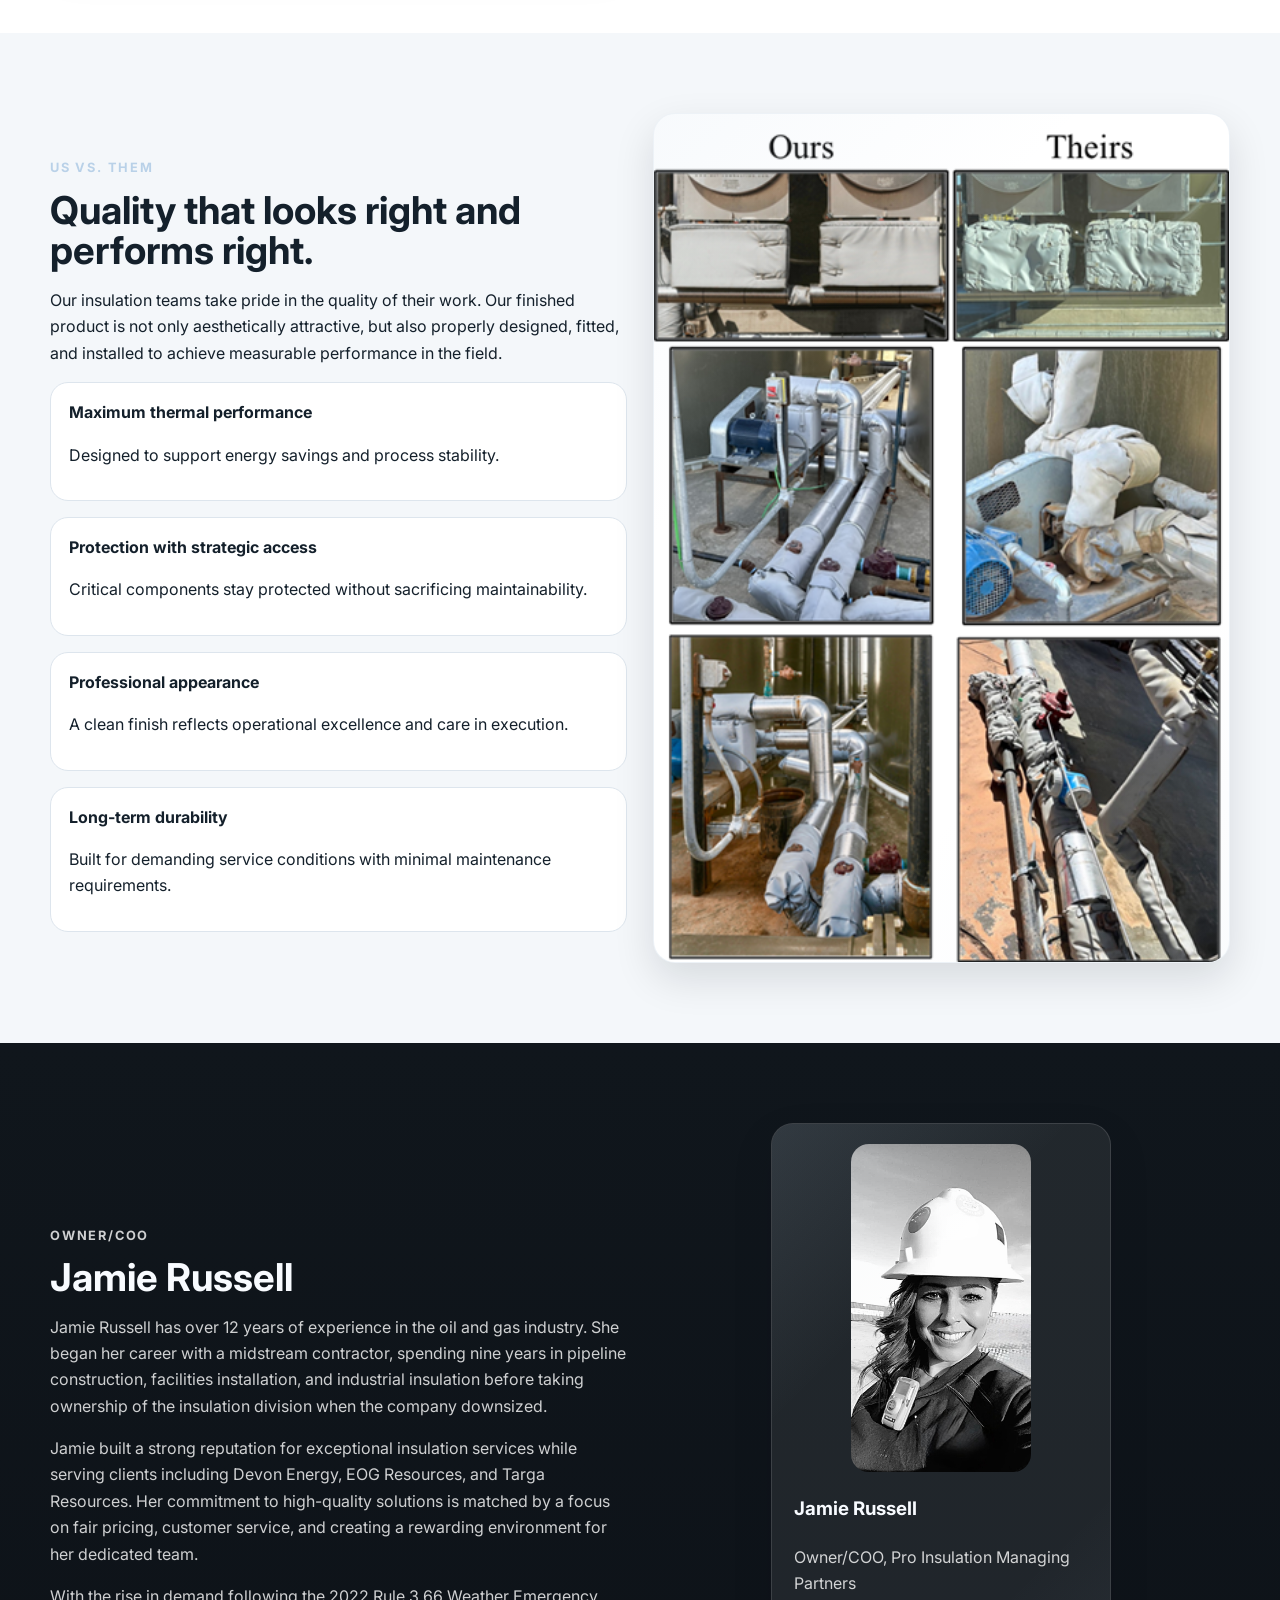
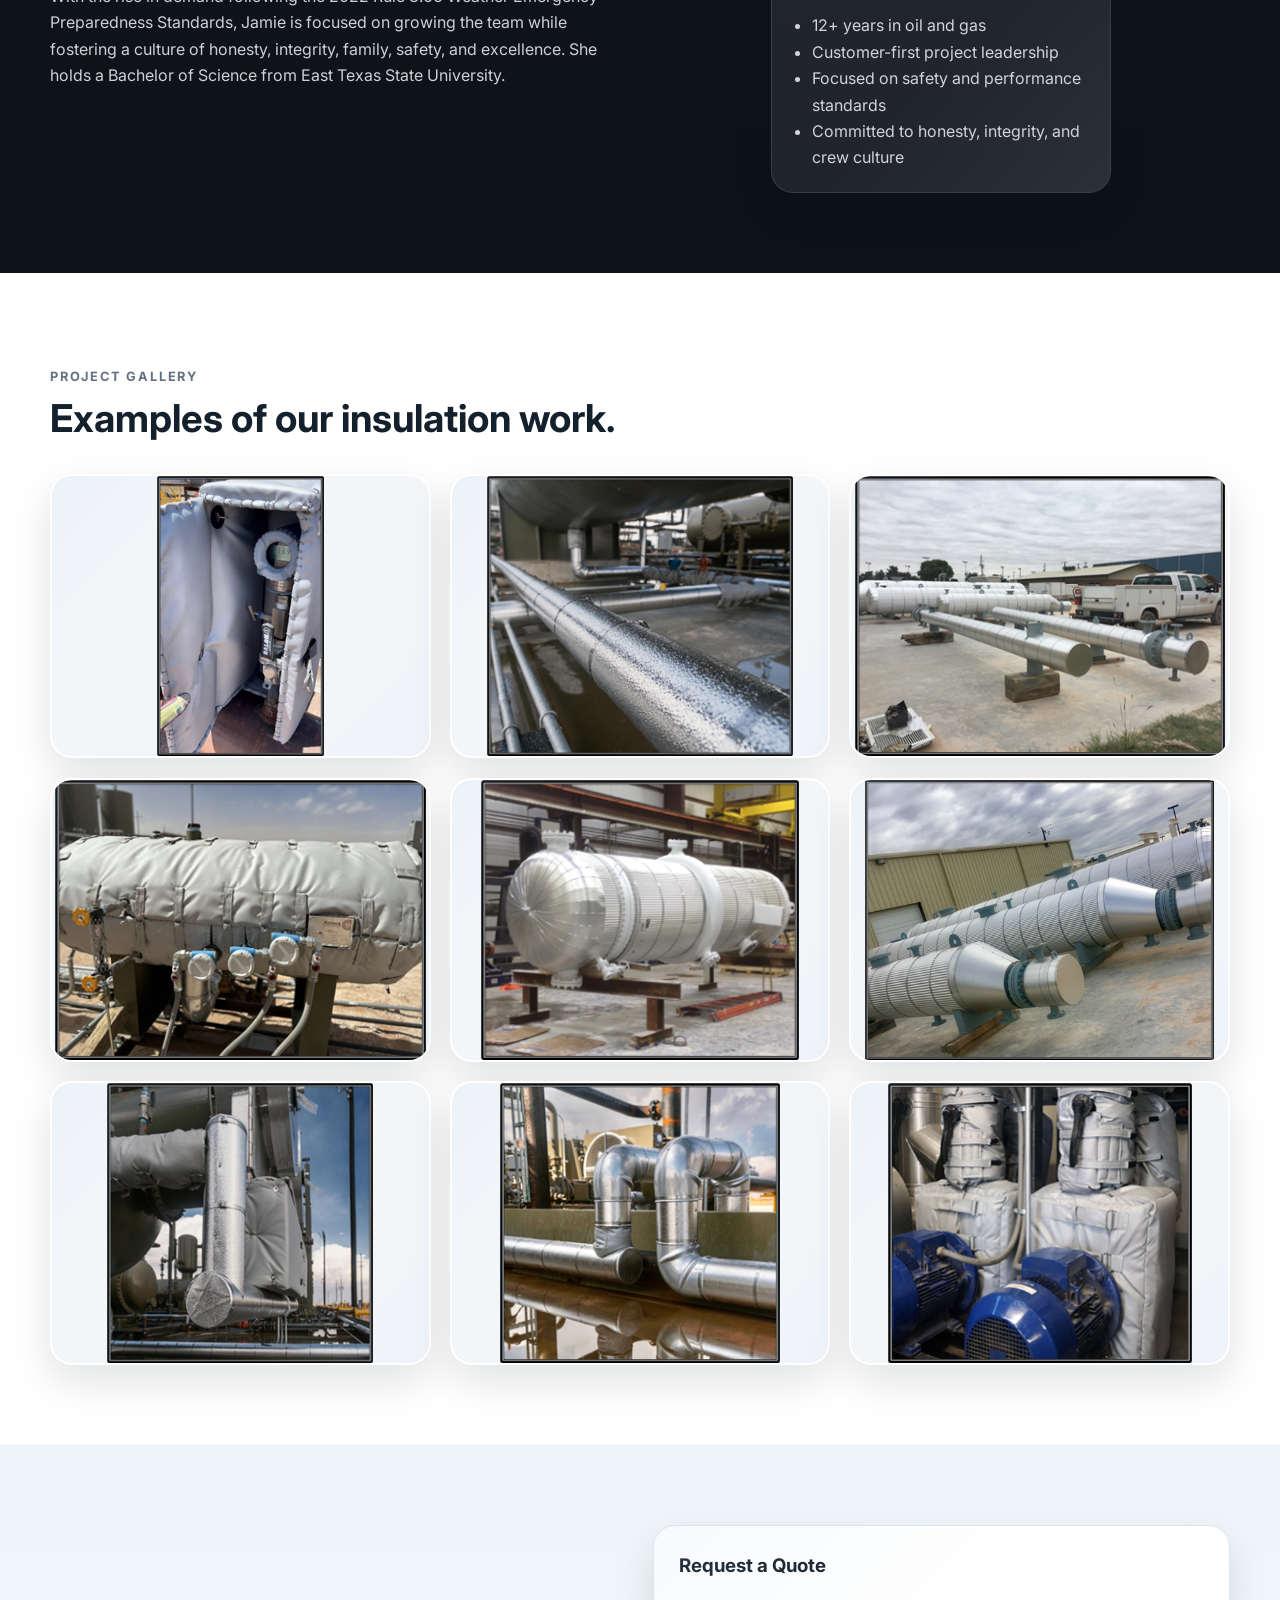
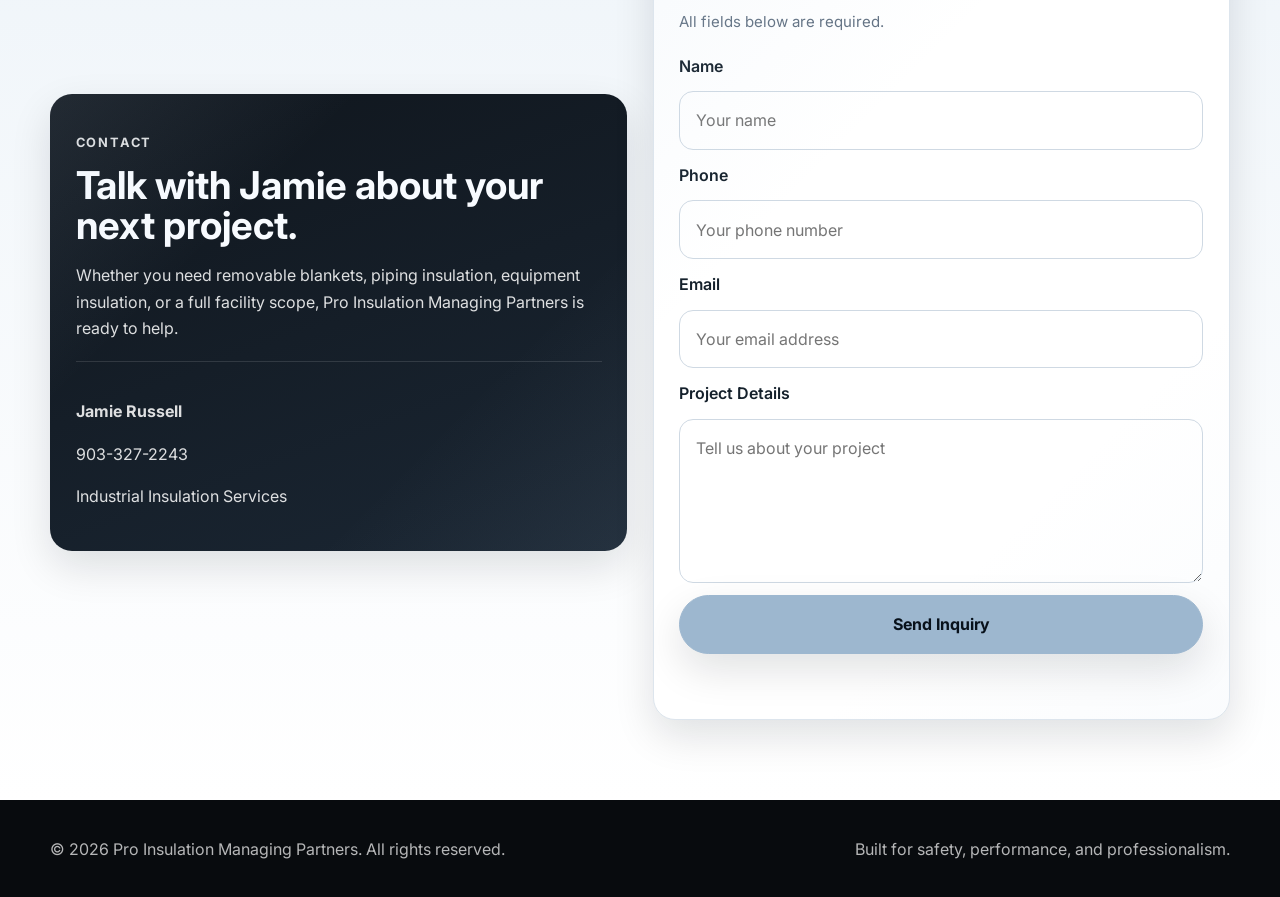
==== commit 18233c05: "Update index.html, text change" ====
--- a/index.html
+++ b/index.html
@@ -256,7 +256,7 @@
     <section class="section section-dark reveal-on-scroll" id="about" aria-labelledby="about-title">
       <div class="container about-grid">
         <div>
-          <p class="eyebrow">The Owner/COO</p>
+          <p class="eyebrow">Owner/COO</p>
           <h2 id="about-title">Jamie Russell</h2>
           <p>
             Jamie Russell has over 12 years of experience in the oil and gas industry. She began her career with a midstream contractor,
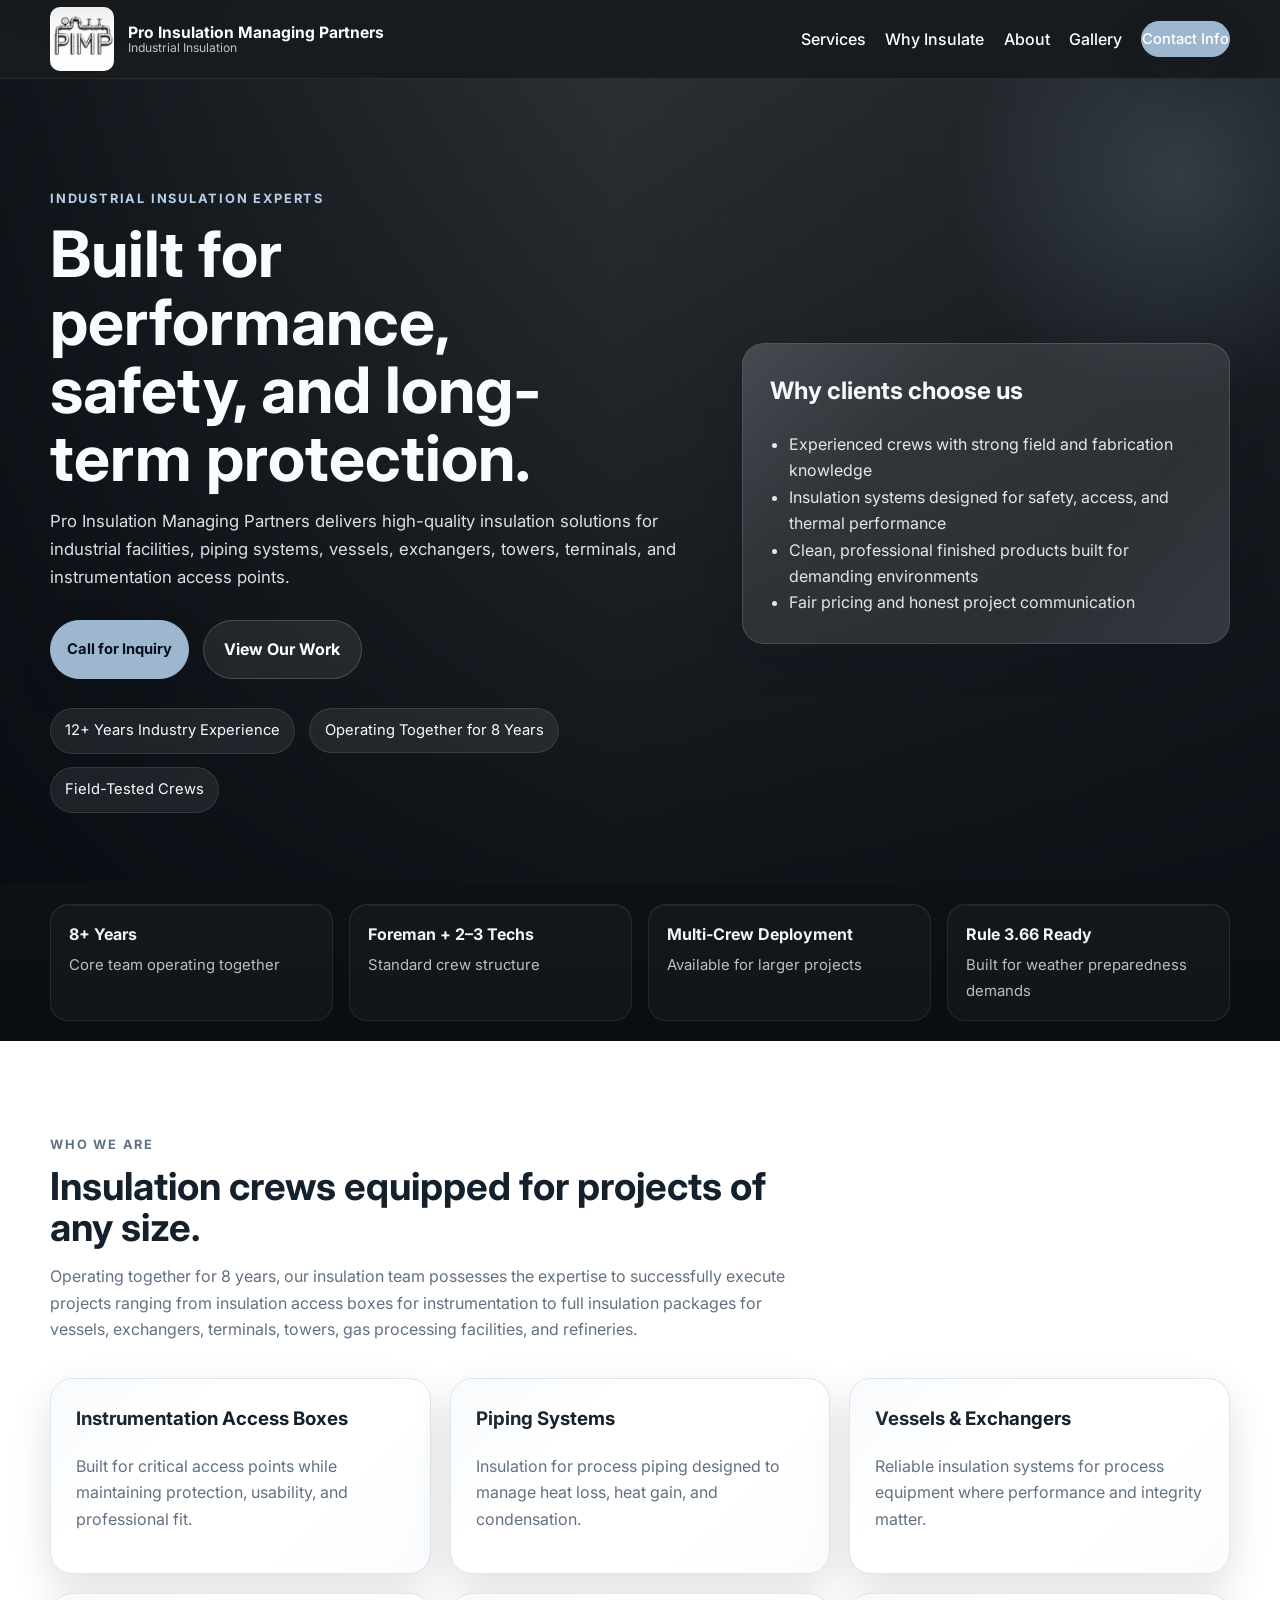
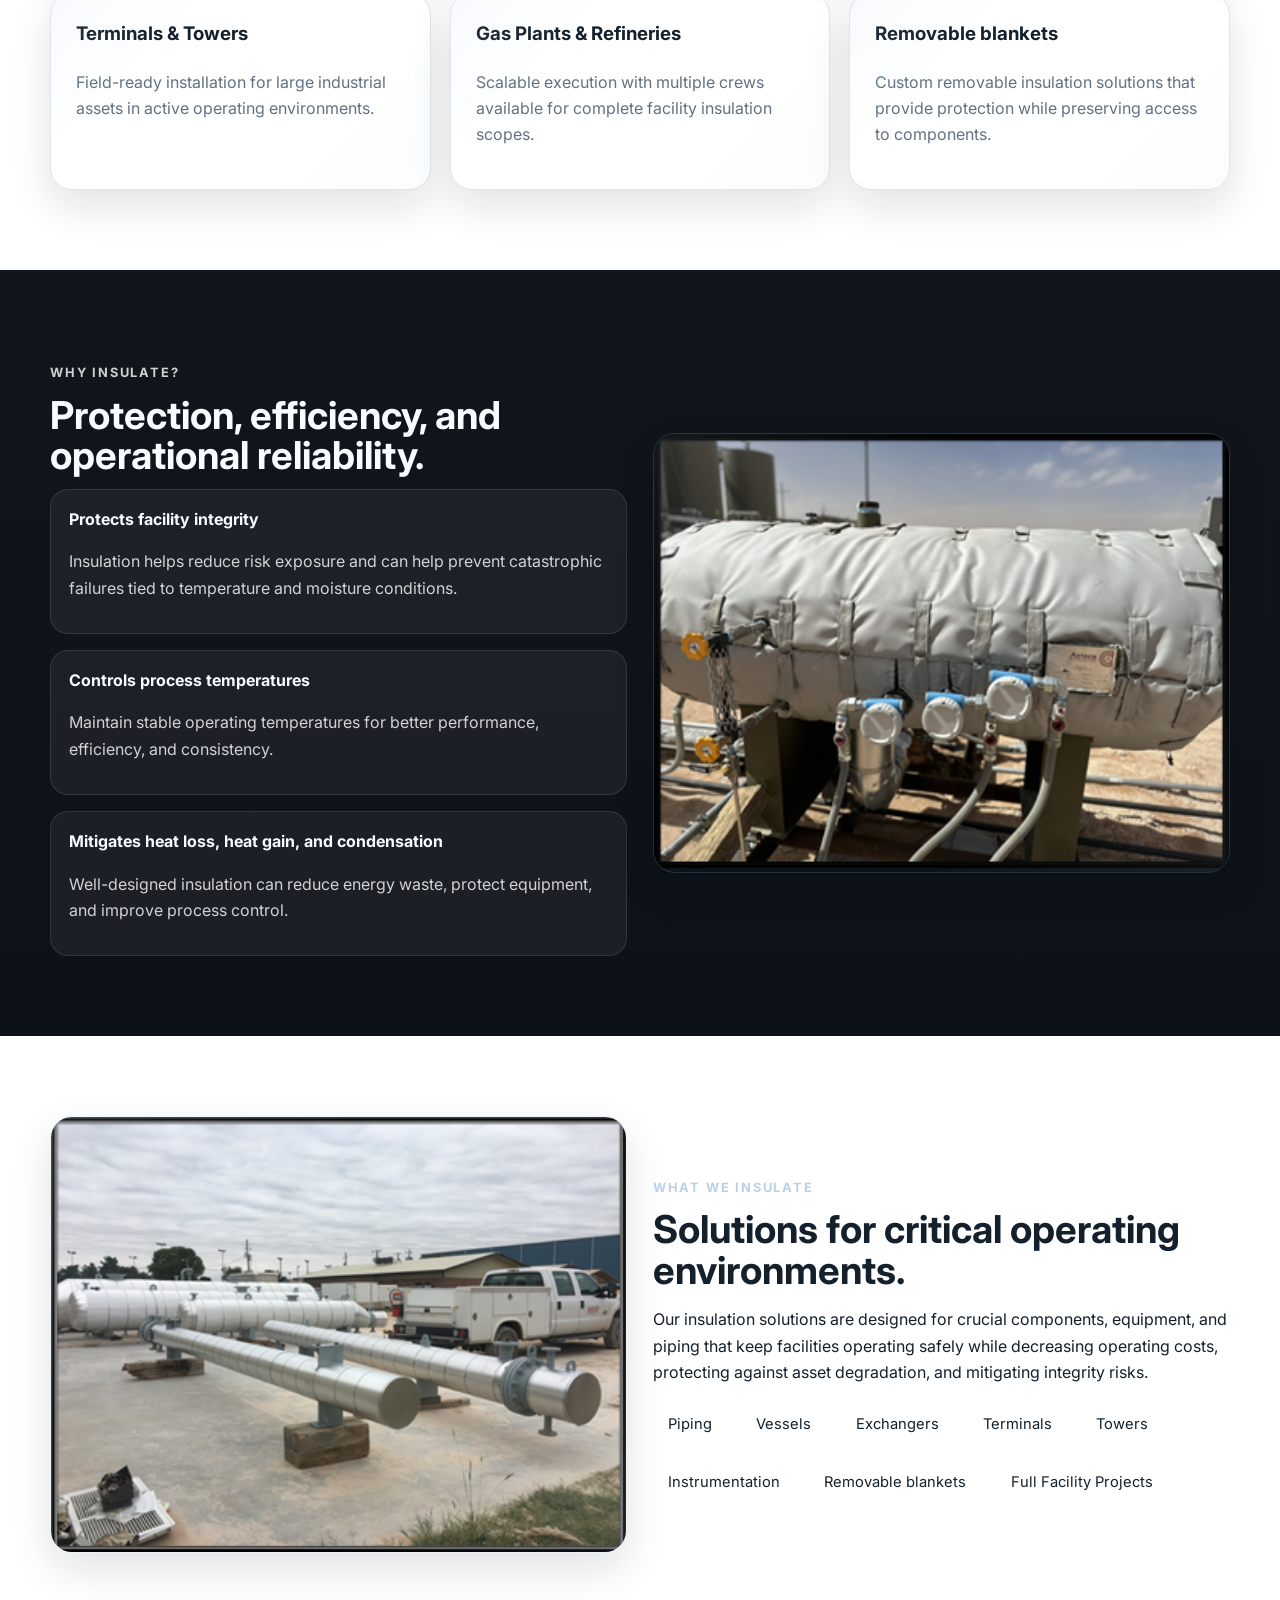
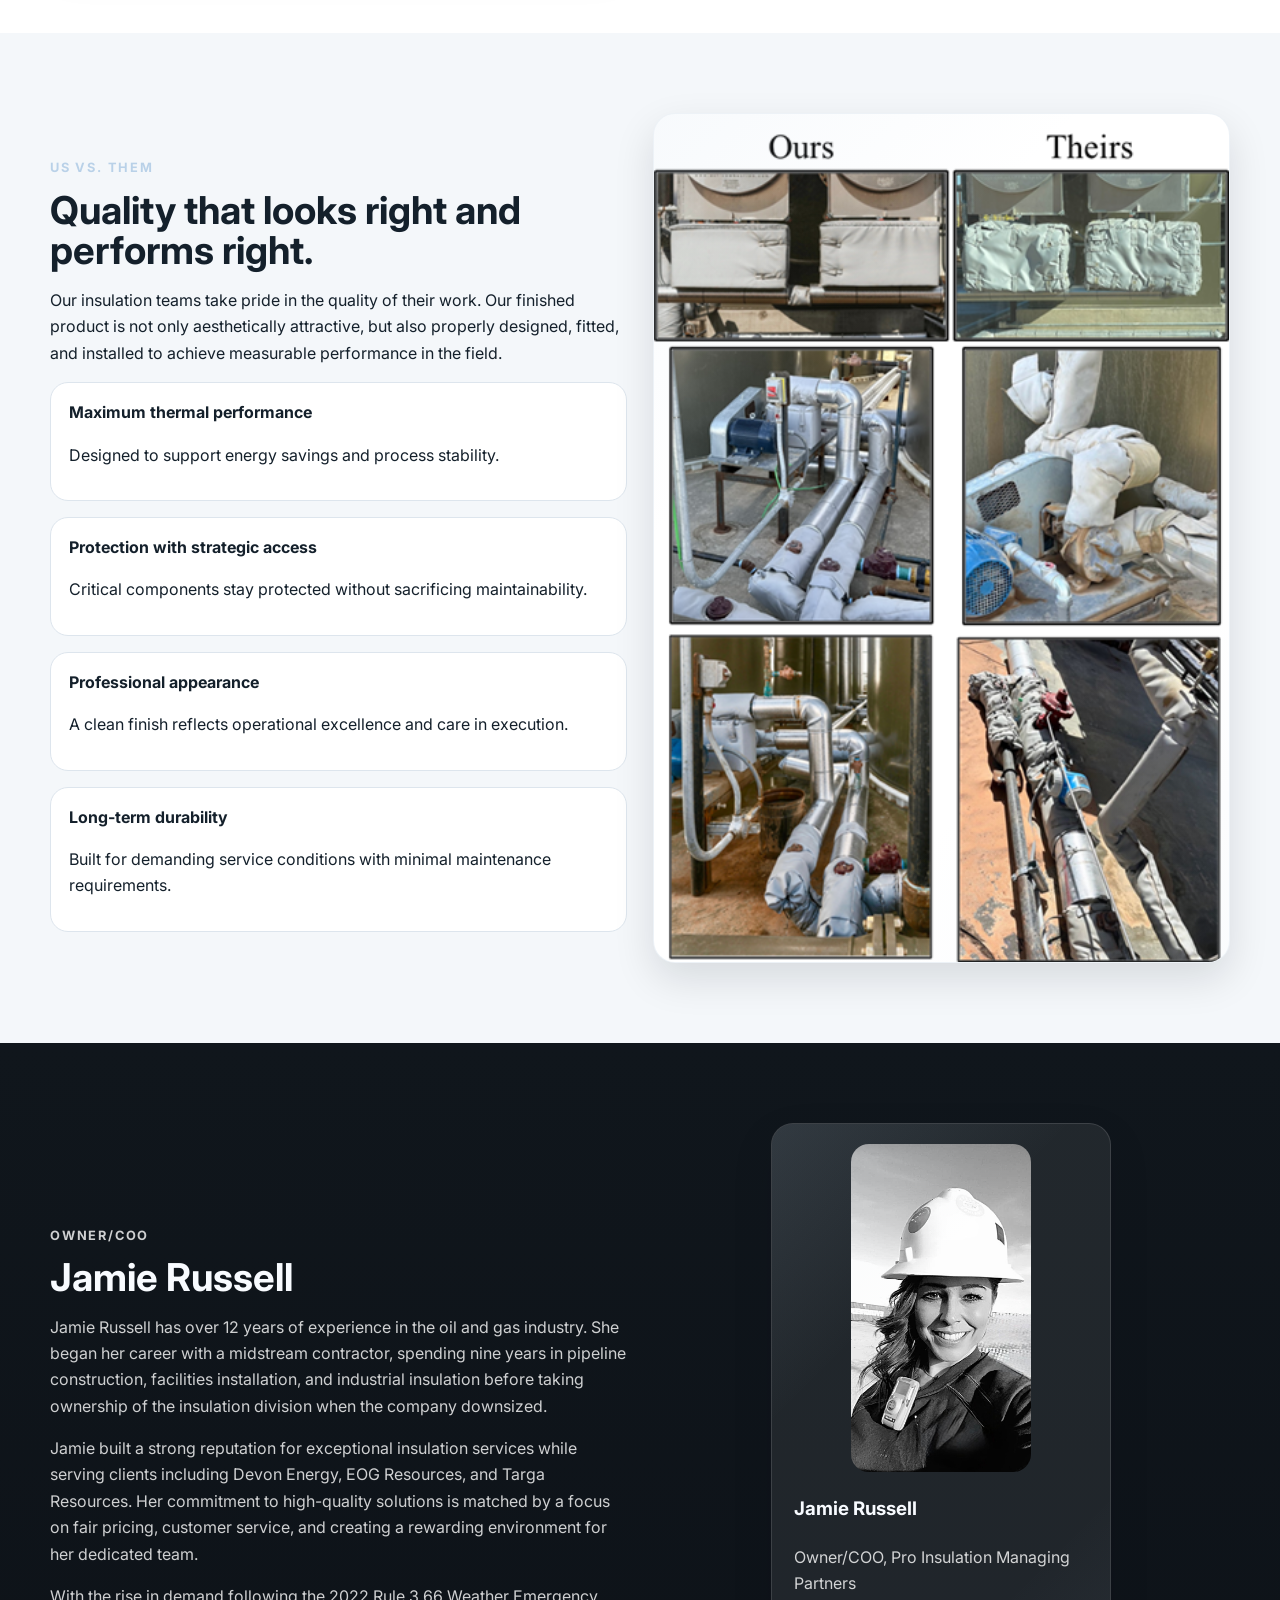
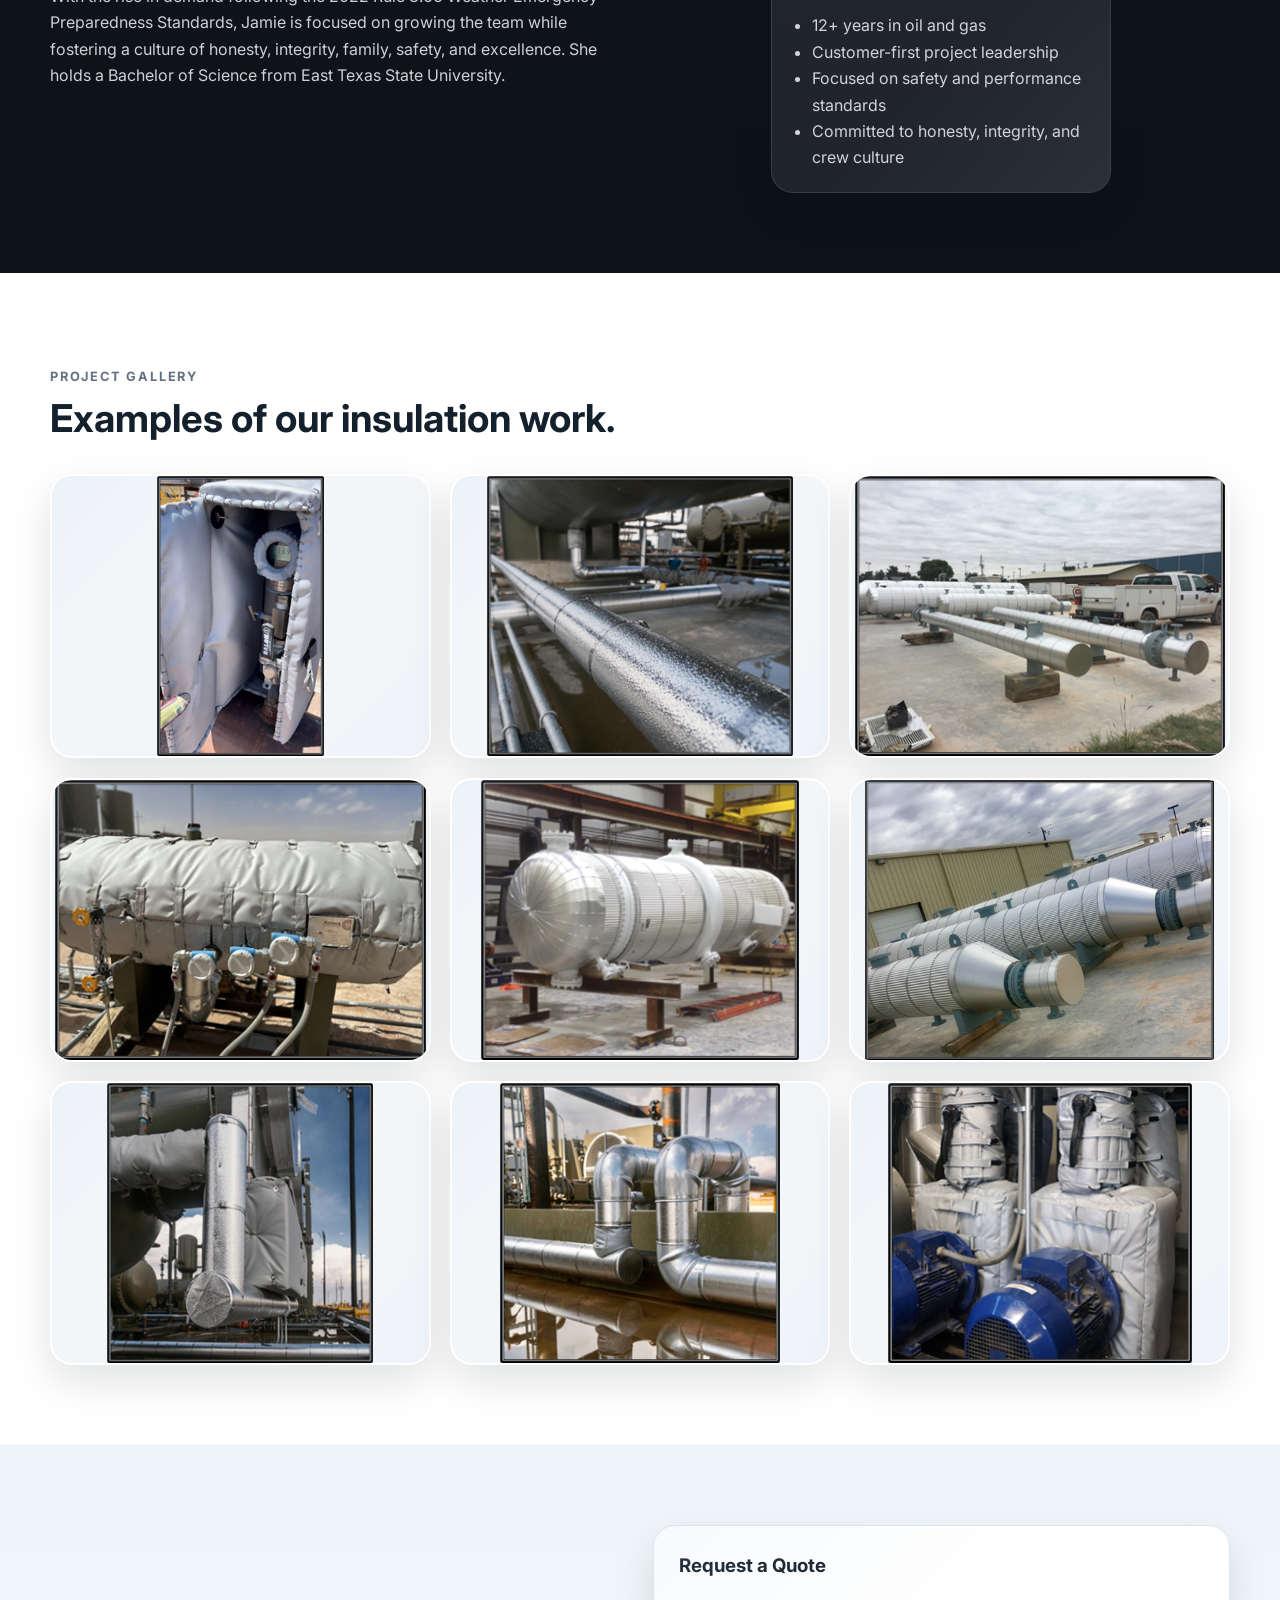
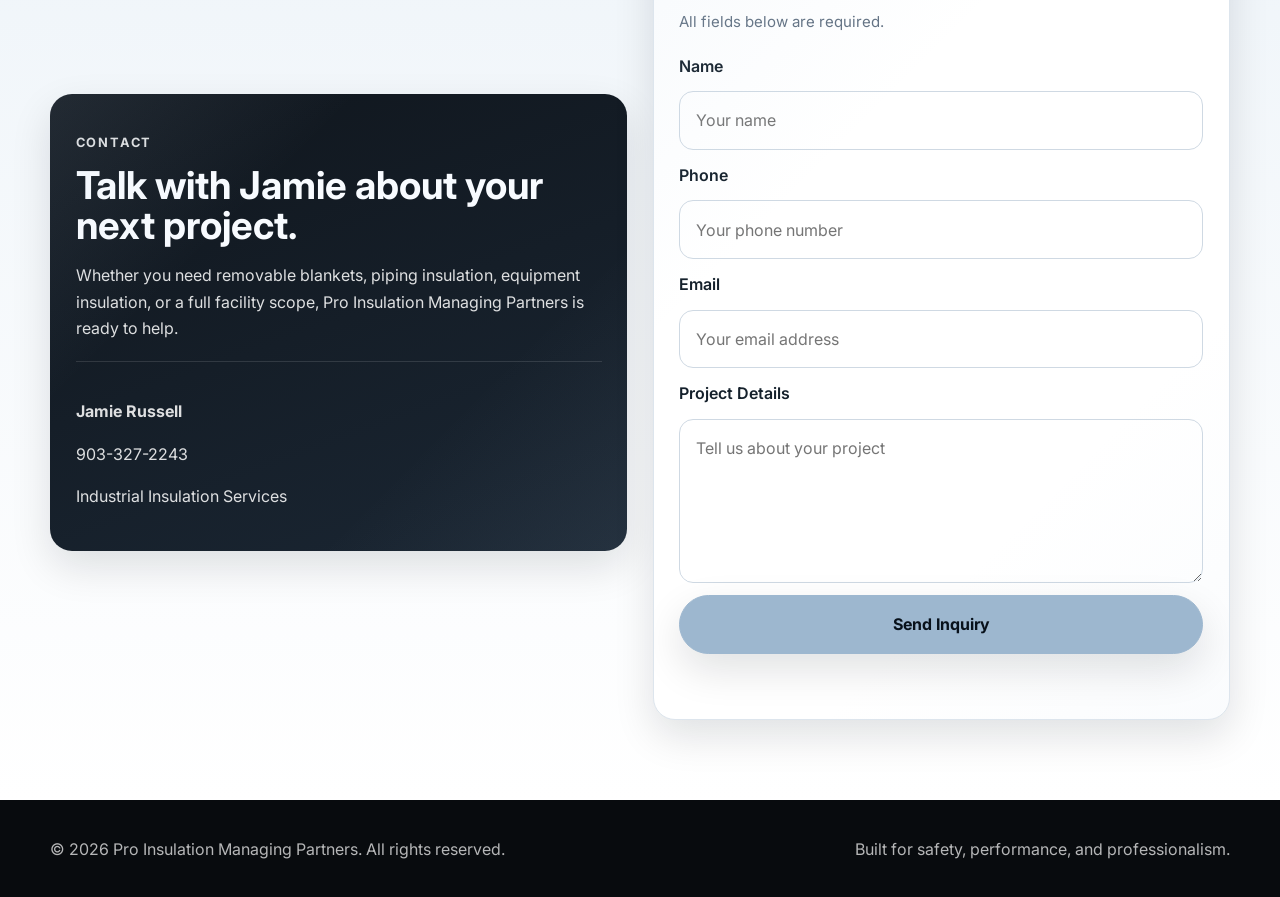
==== commit 4926d9e8: "Update index.html, google search logo" ====
--- a/index.html
+++ b/index.html
@@ -15,6 +15,10 @@
     href="https://fonts.googleapis.com/css2?family=Inter:wght@400;500;600;700;800&display=swap"
     rel="stylesheet"
   />
+  
+  <link rel="icon" type="image/png" sizes="32x32" href="PIMP_photos/favicon.png">
+  <link rel="apple-touch-icon" href="PIMP_photos/favicon.png">
+  
   <link rel="stylesheet" href="pro_style.css" />
 </head>
 <body>
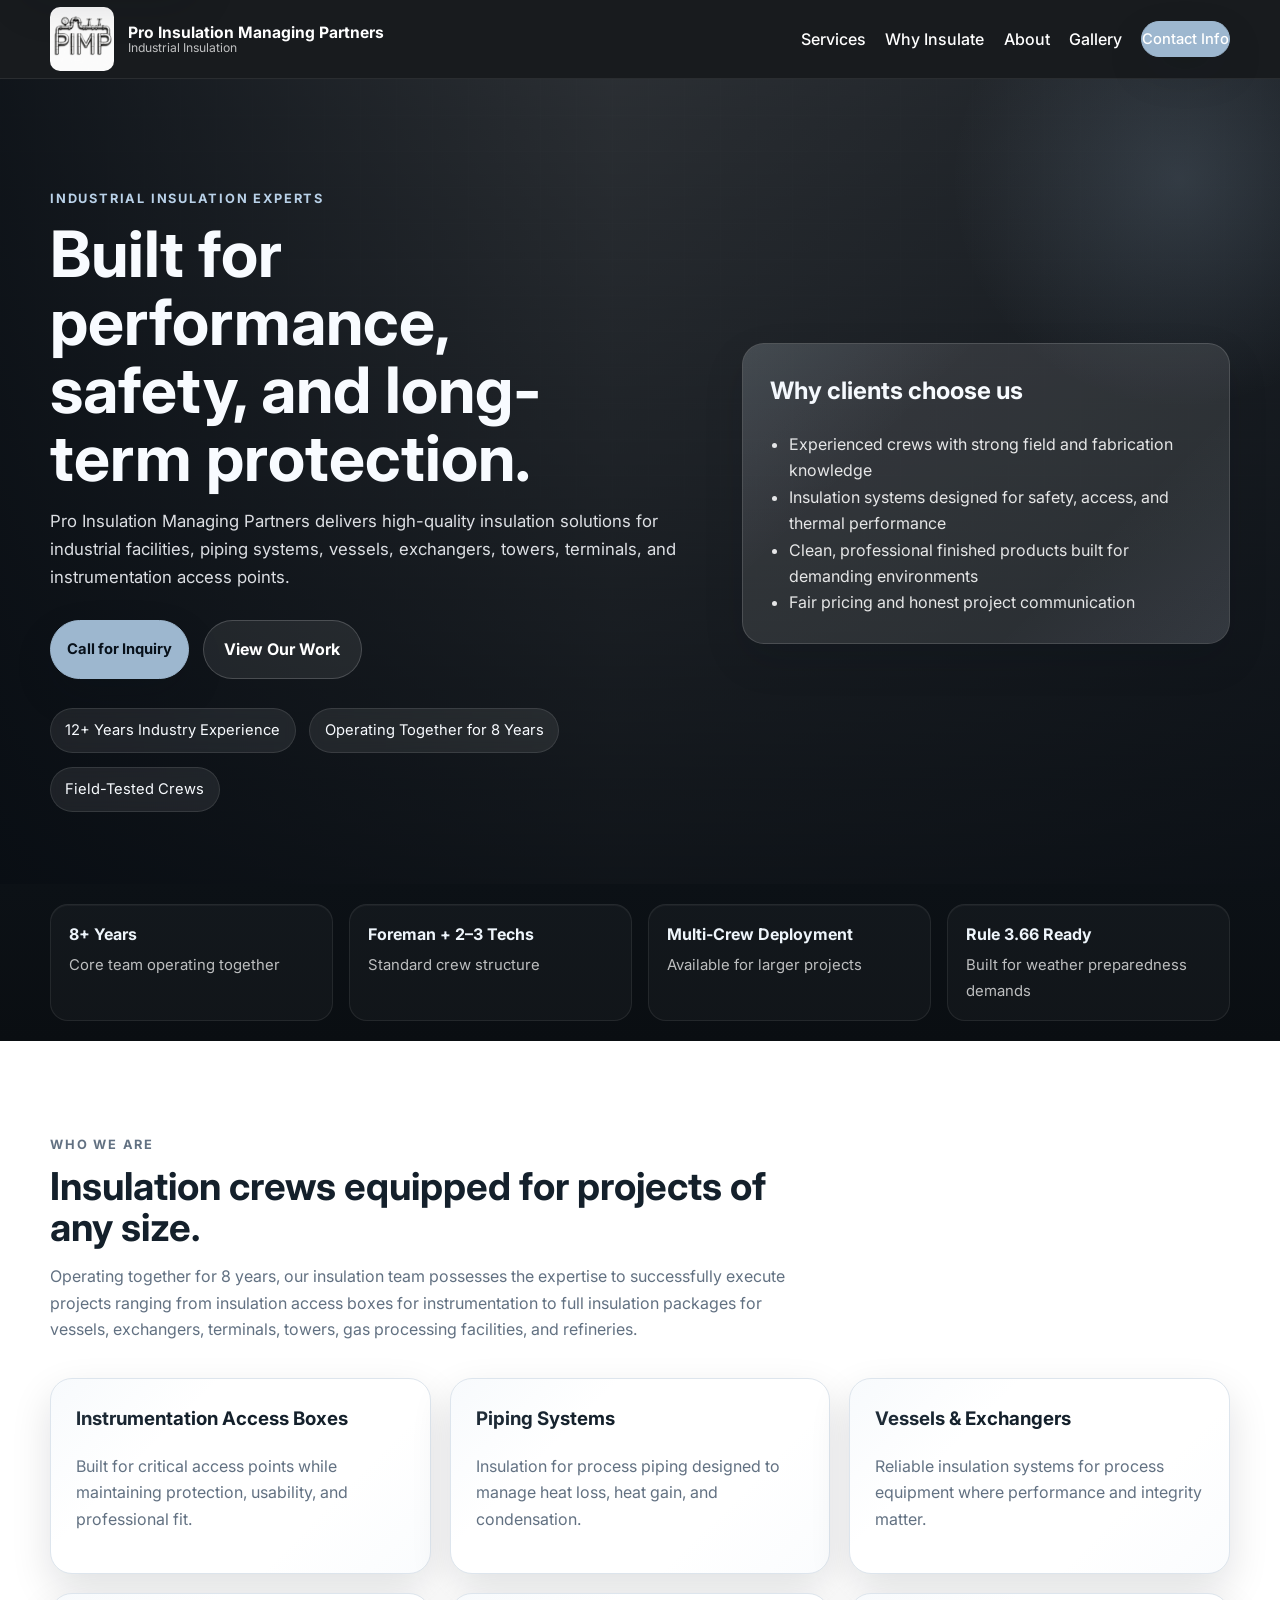
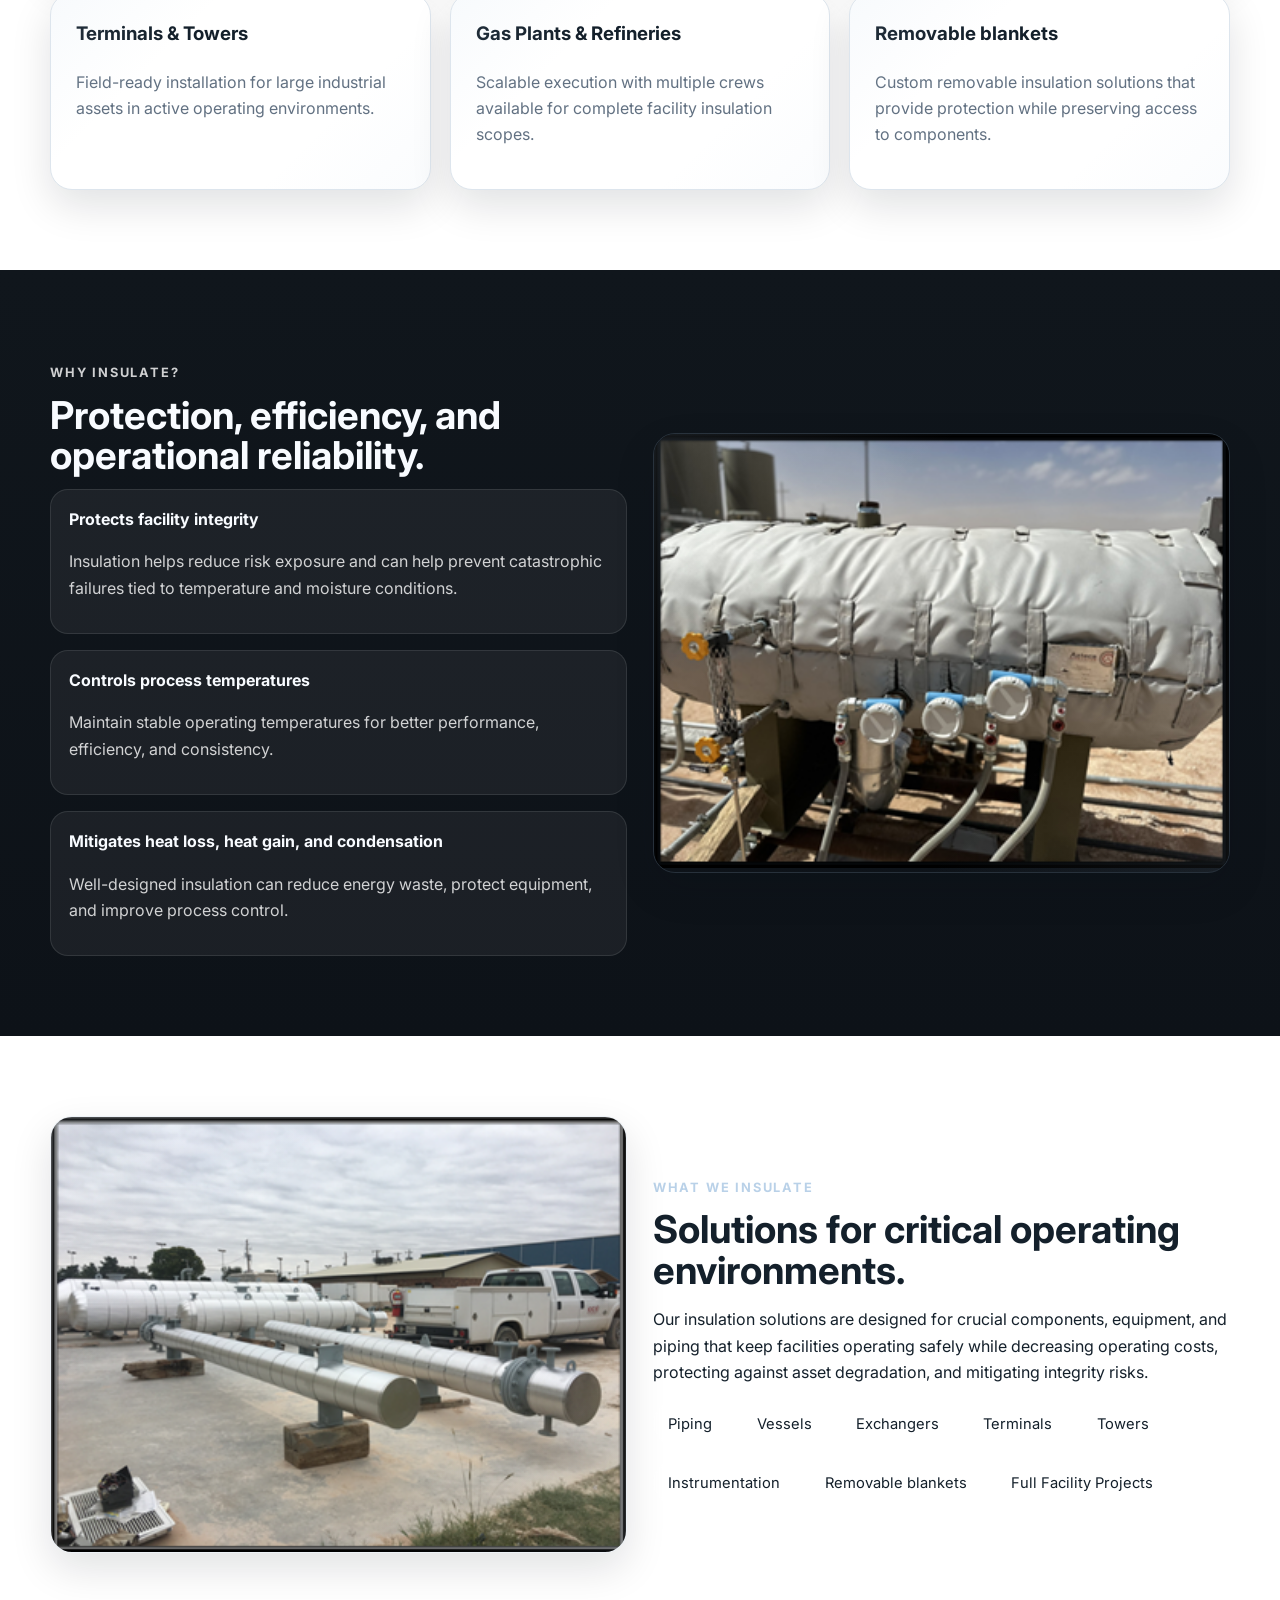
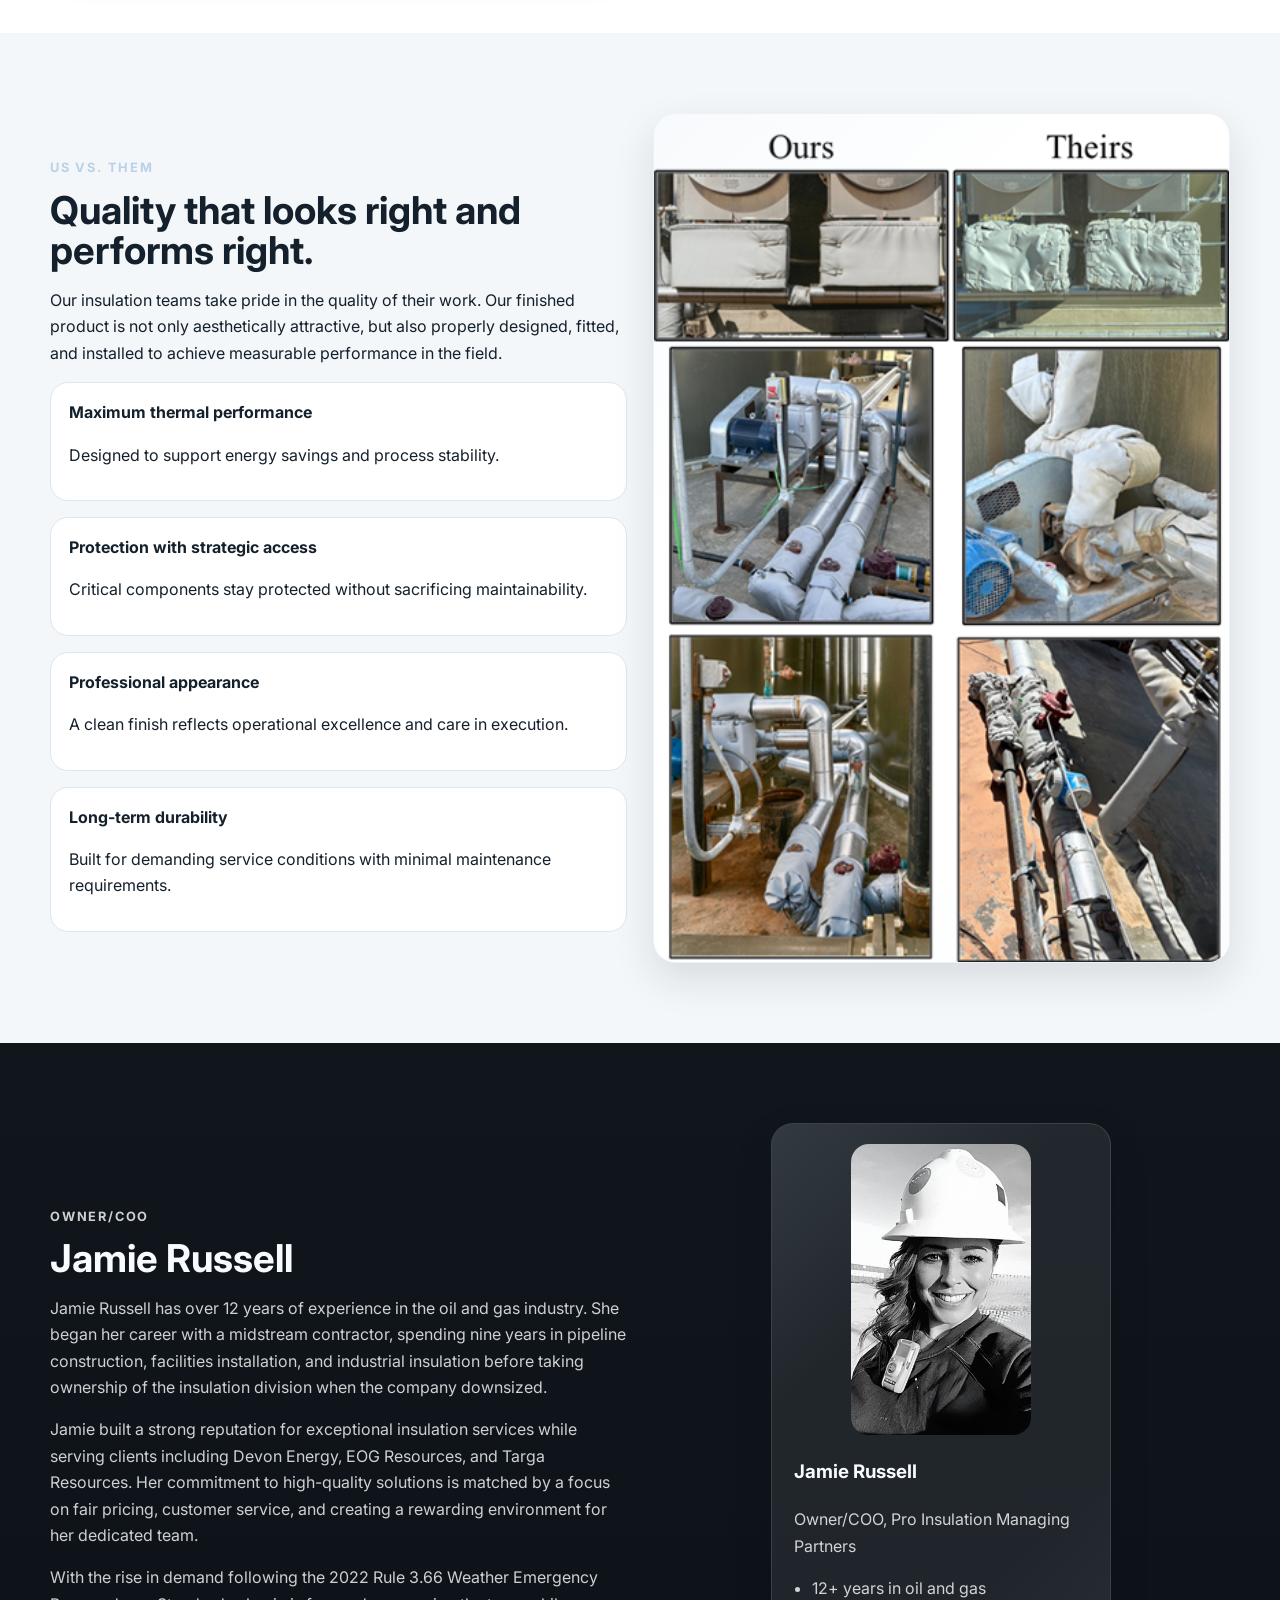
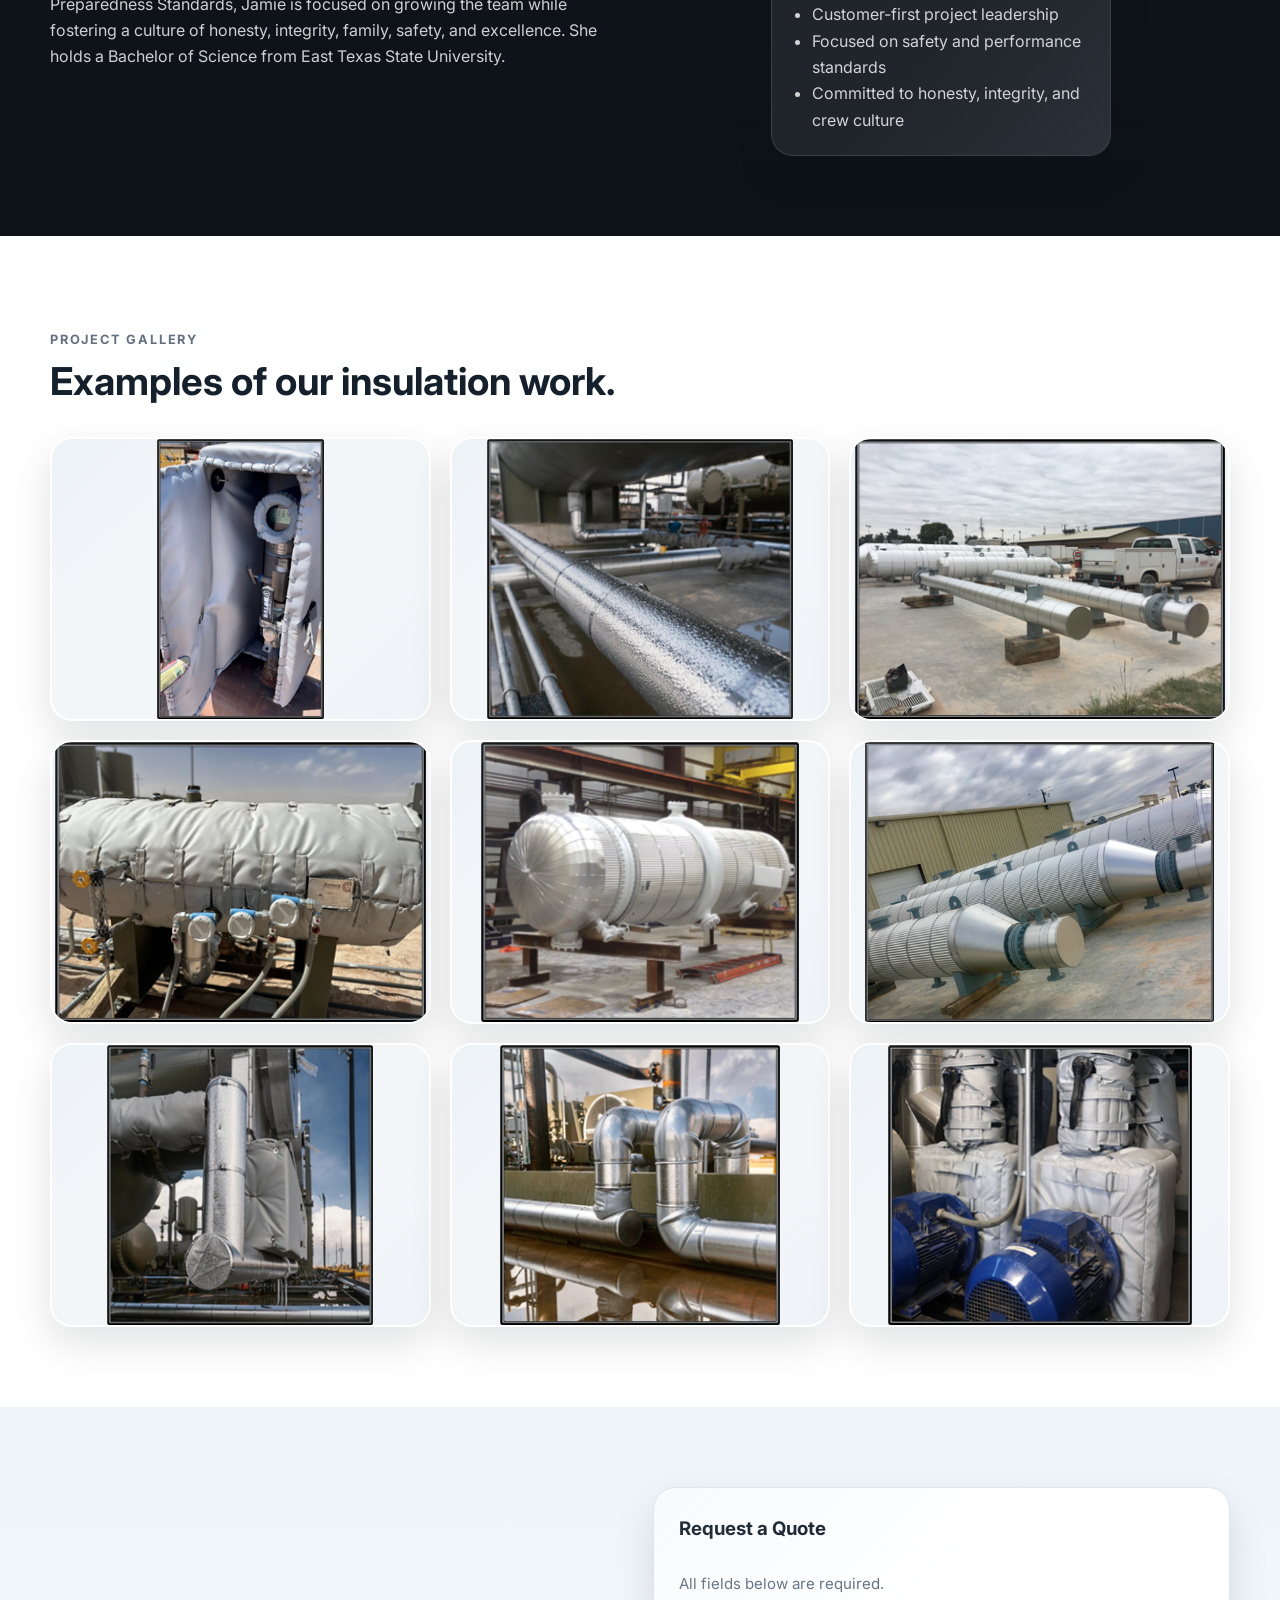
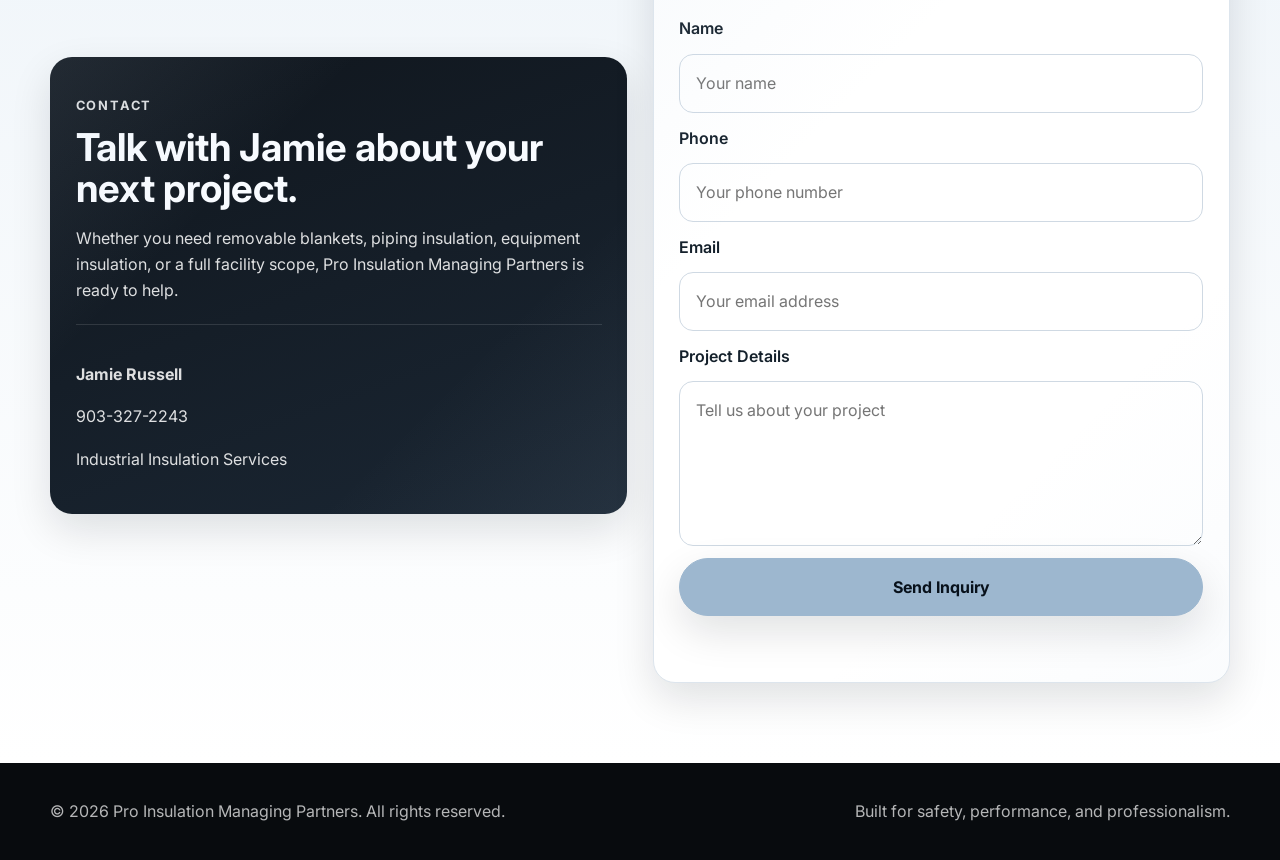
==== commit d65e8232: "Update index.html with new logo" ====
--- a/index.html
+++ b/index.html
@@ -38,7 +38,7 @@
     <div class="container nav">
       <a href="#home" class="logo" aria-label="Pro Insulation Managing Partners home">
         <img
-          src="PIMP_photos/LOGO.png"
+          src="PIMP_photos/NEW_logo.png"
           alt="Pro Insulation Managing Partners logo"
           class="logo-img"
         />
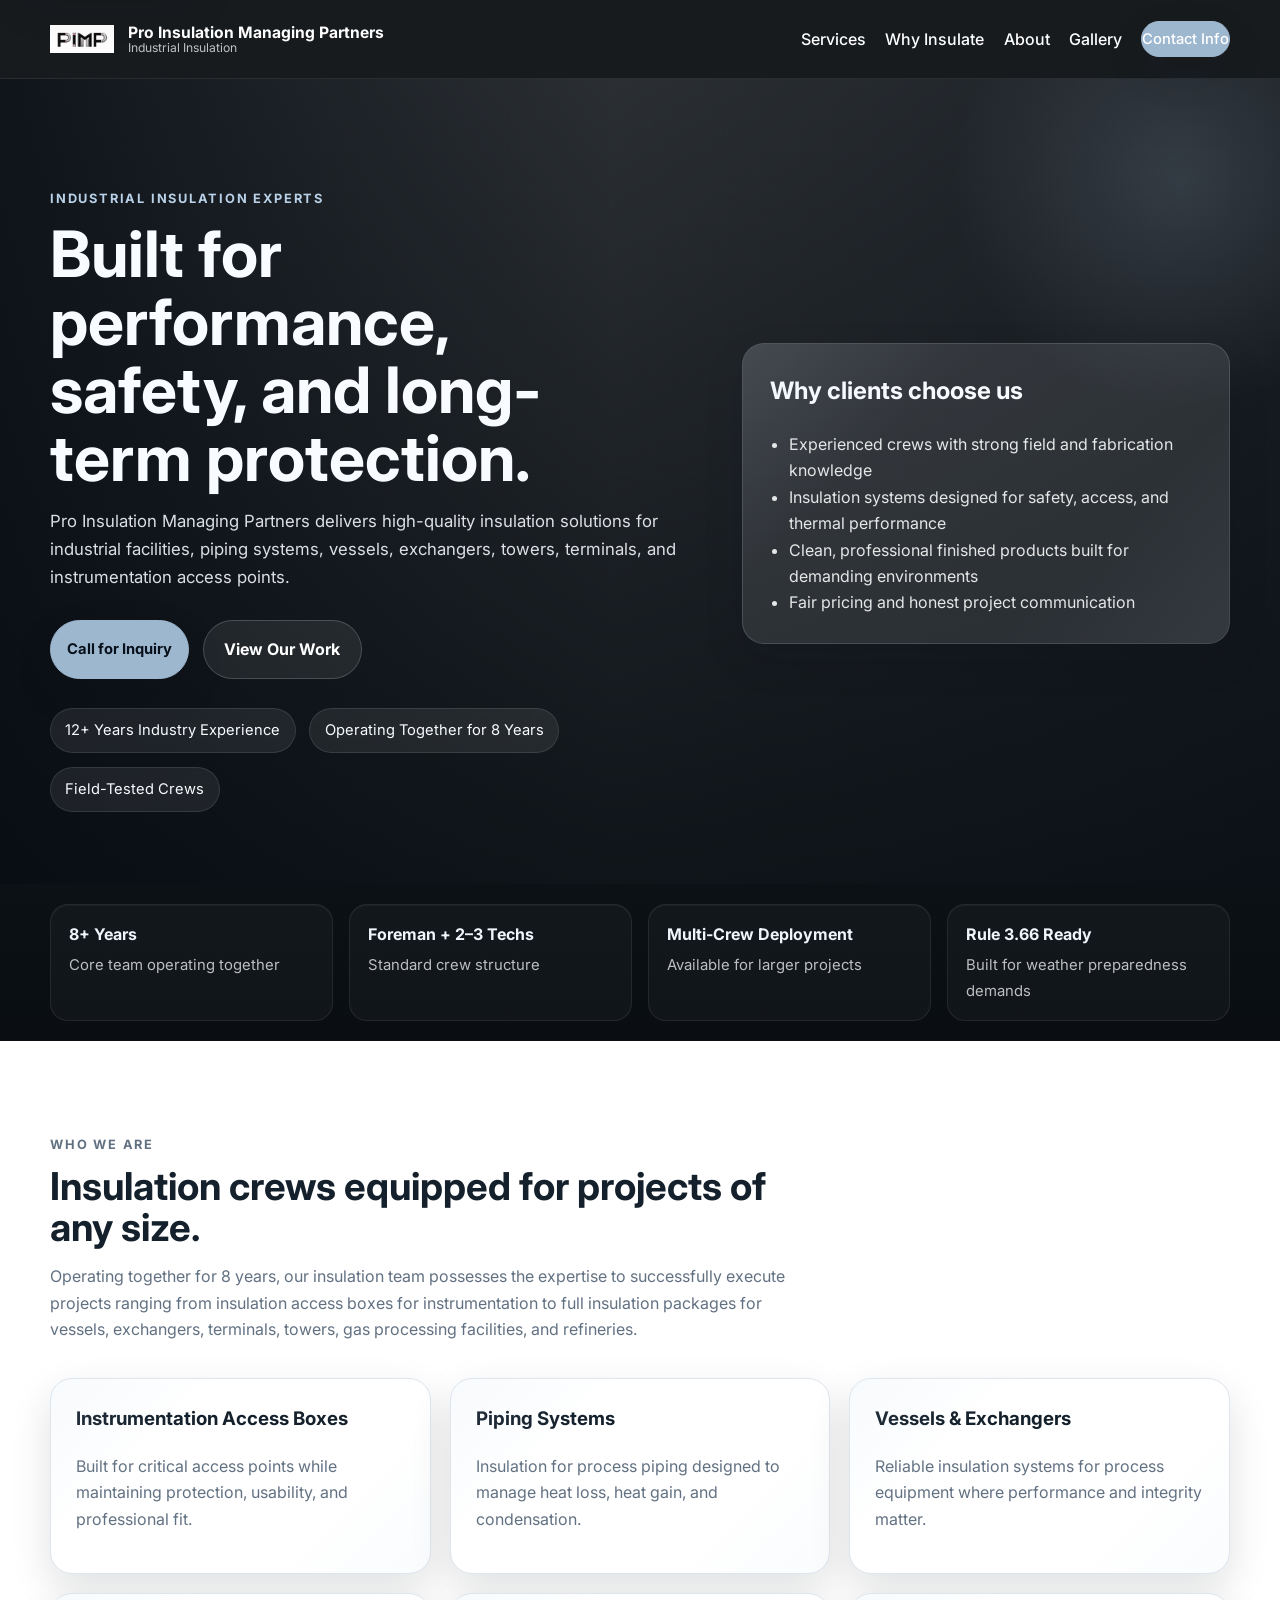
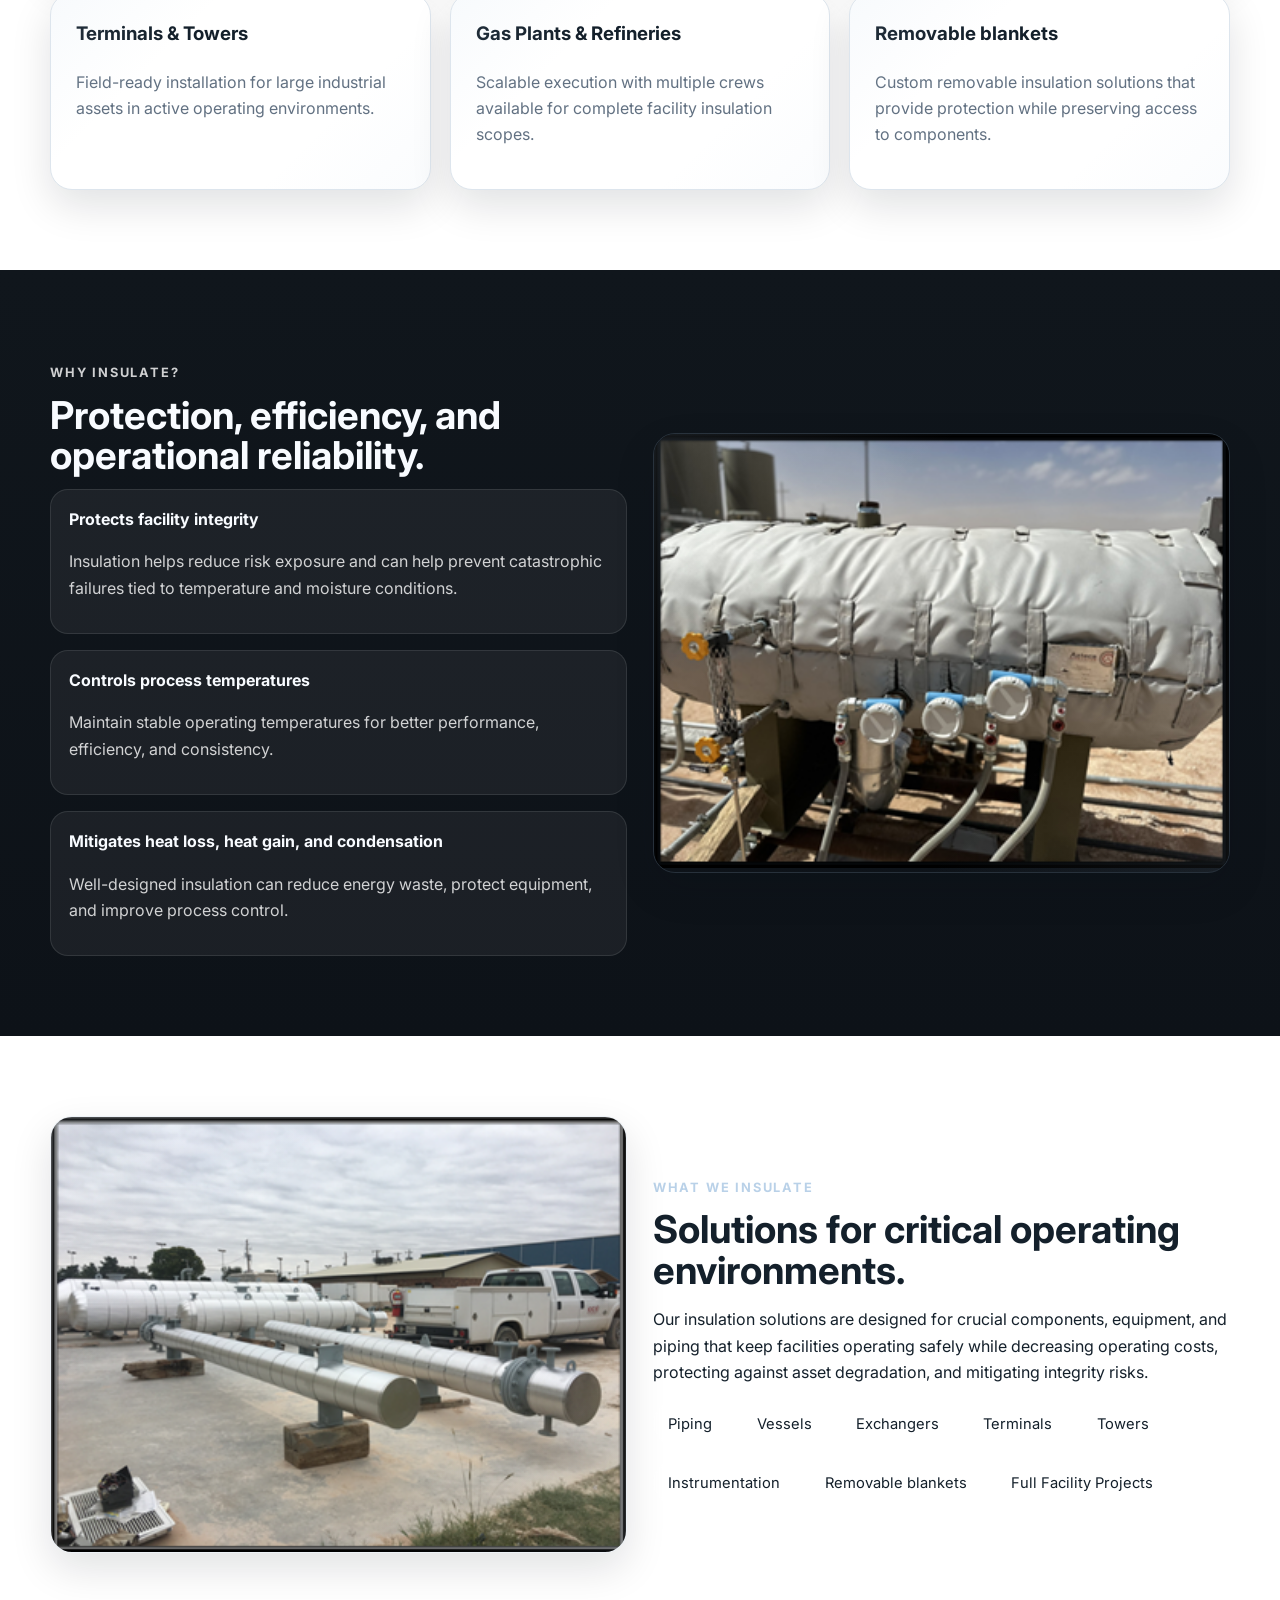
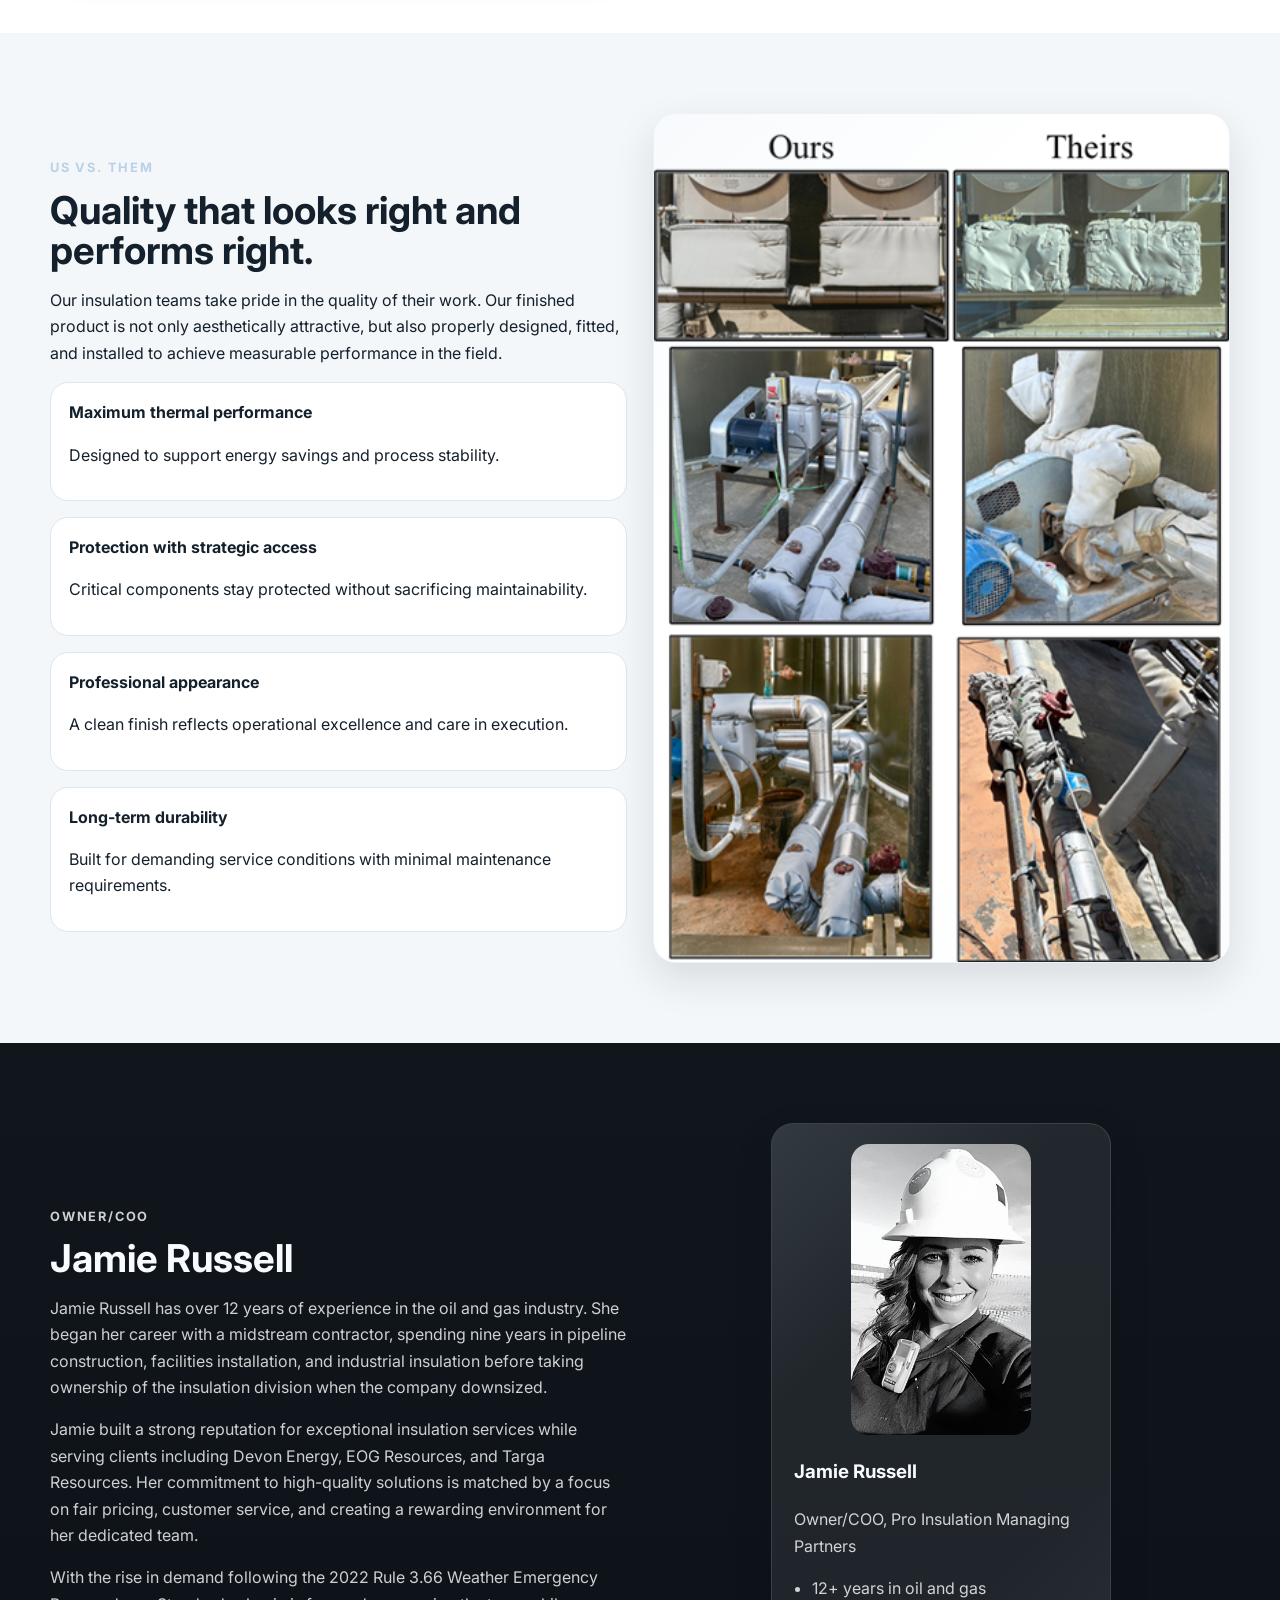
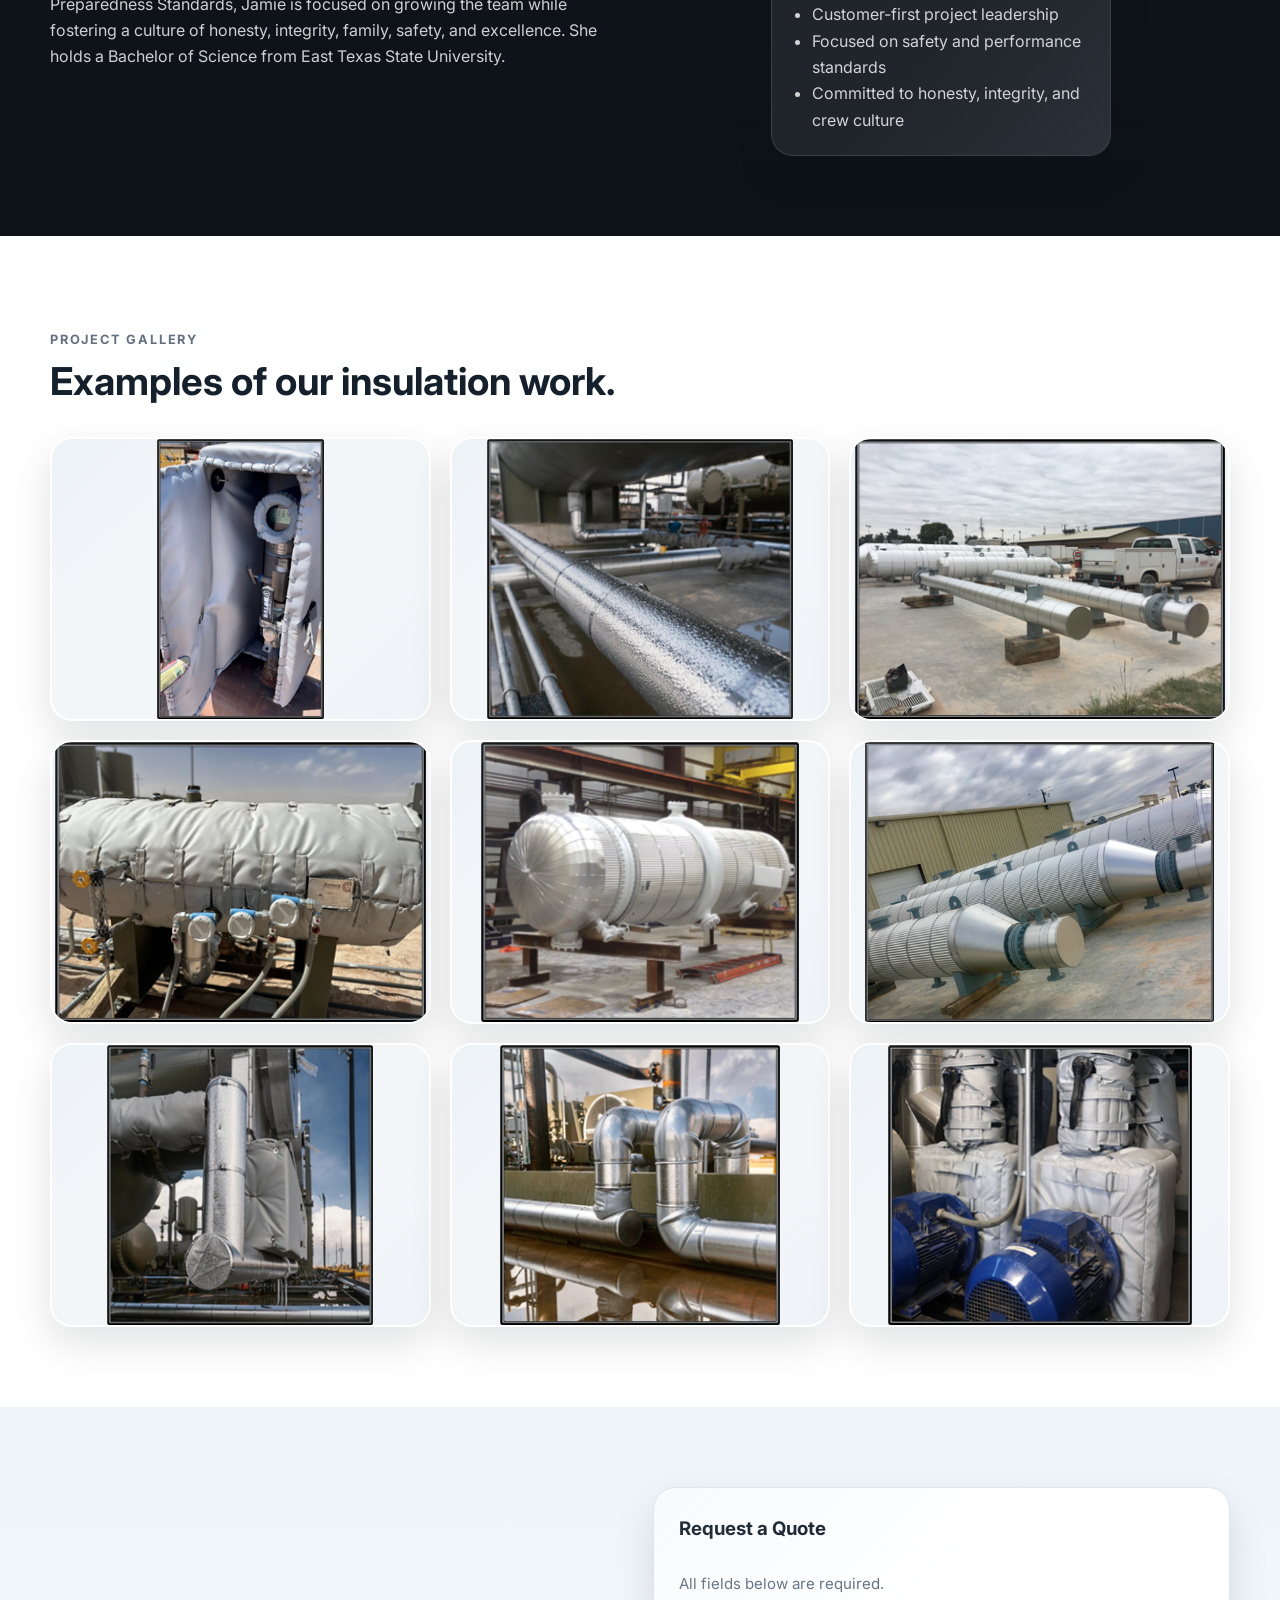
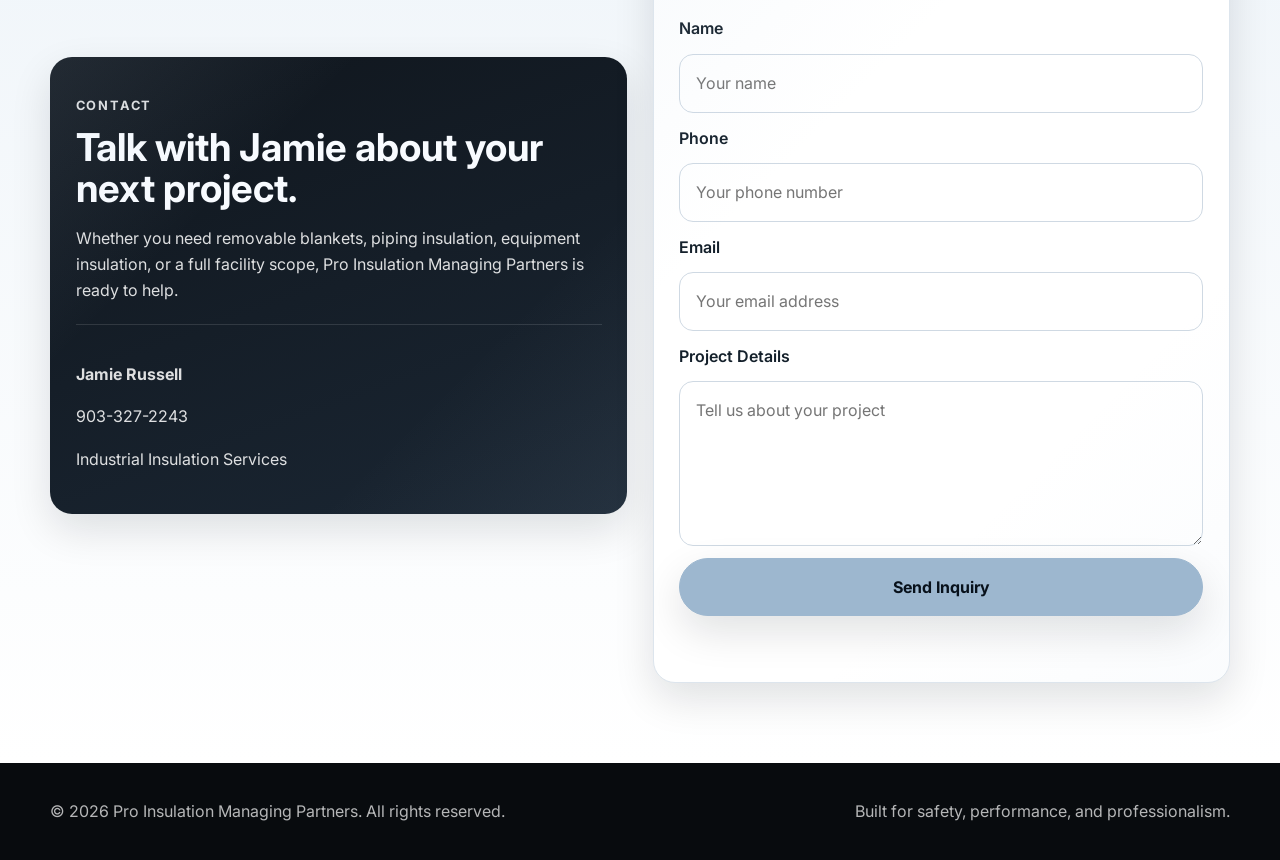
==== commit 0213c1ee: "NEW LOGO" ====
--- a/index.html
+++ b/index.html
@@ -38,7 +38,7 @@
     <div class="container nav">
       <a href="#home" class="logo" aria-label="Pro Insulation Managing Partners home">
         <img
-          src="PIMP_photos/NEW_logo.png"
+          src="PIMP_photos/PIMP_FINAL.png"
           alt="Pro Insulation Managing Partners logo"
           class="logo-img"
         />
